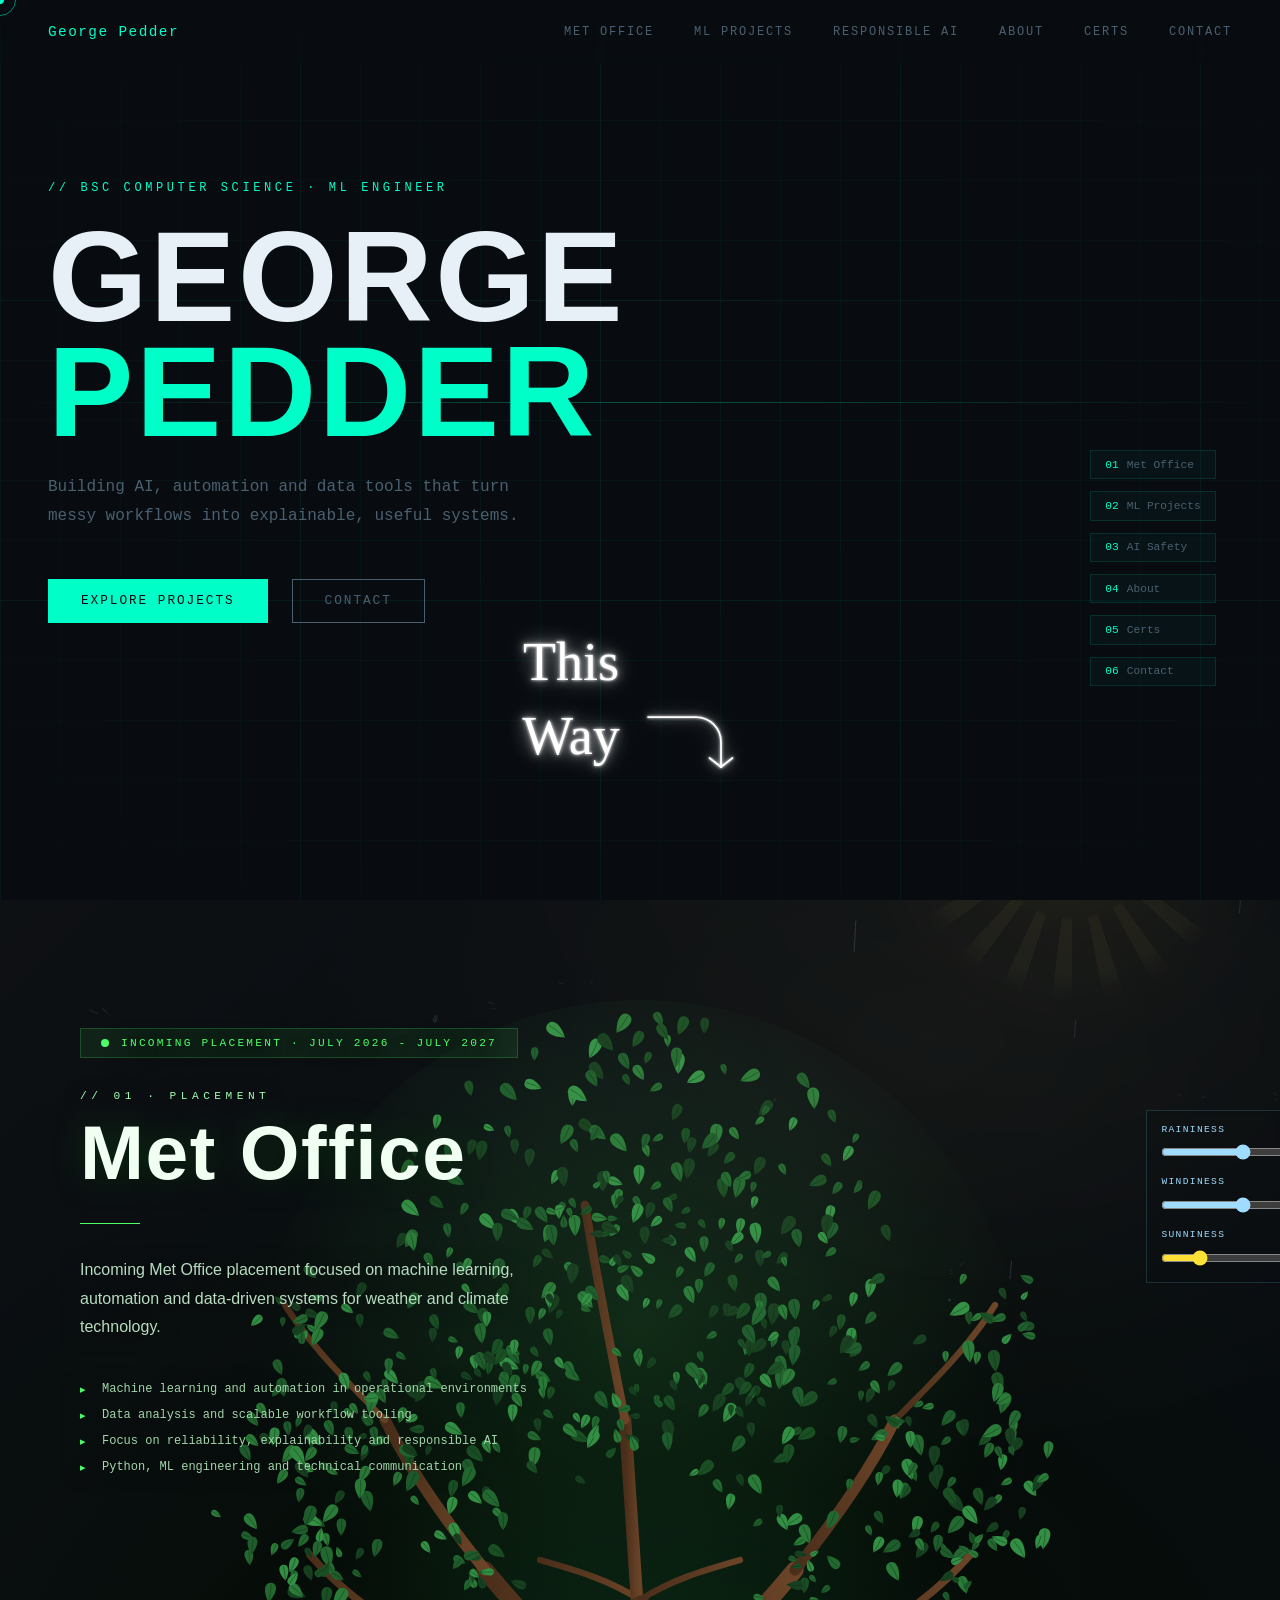
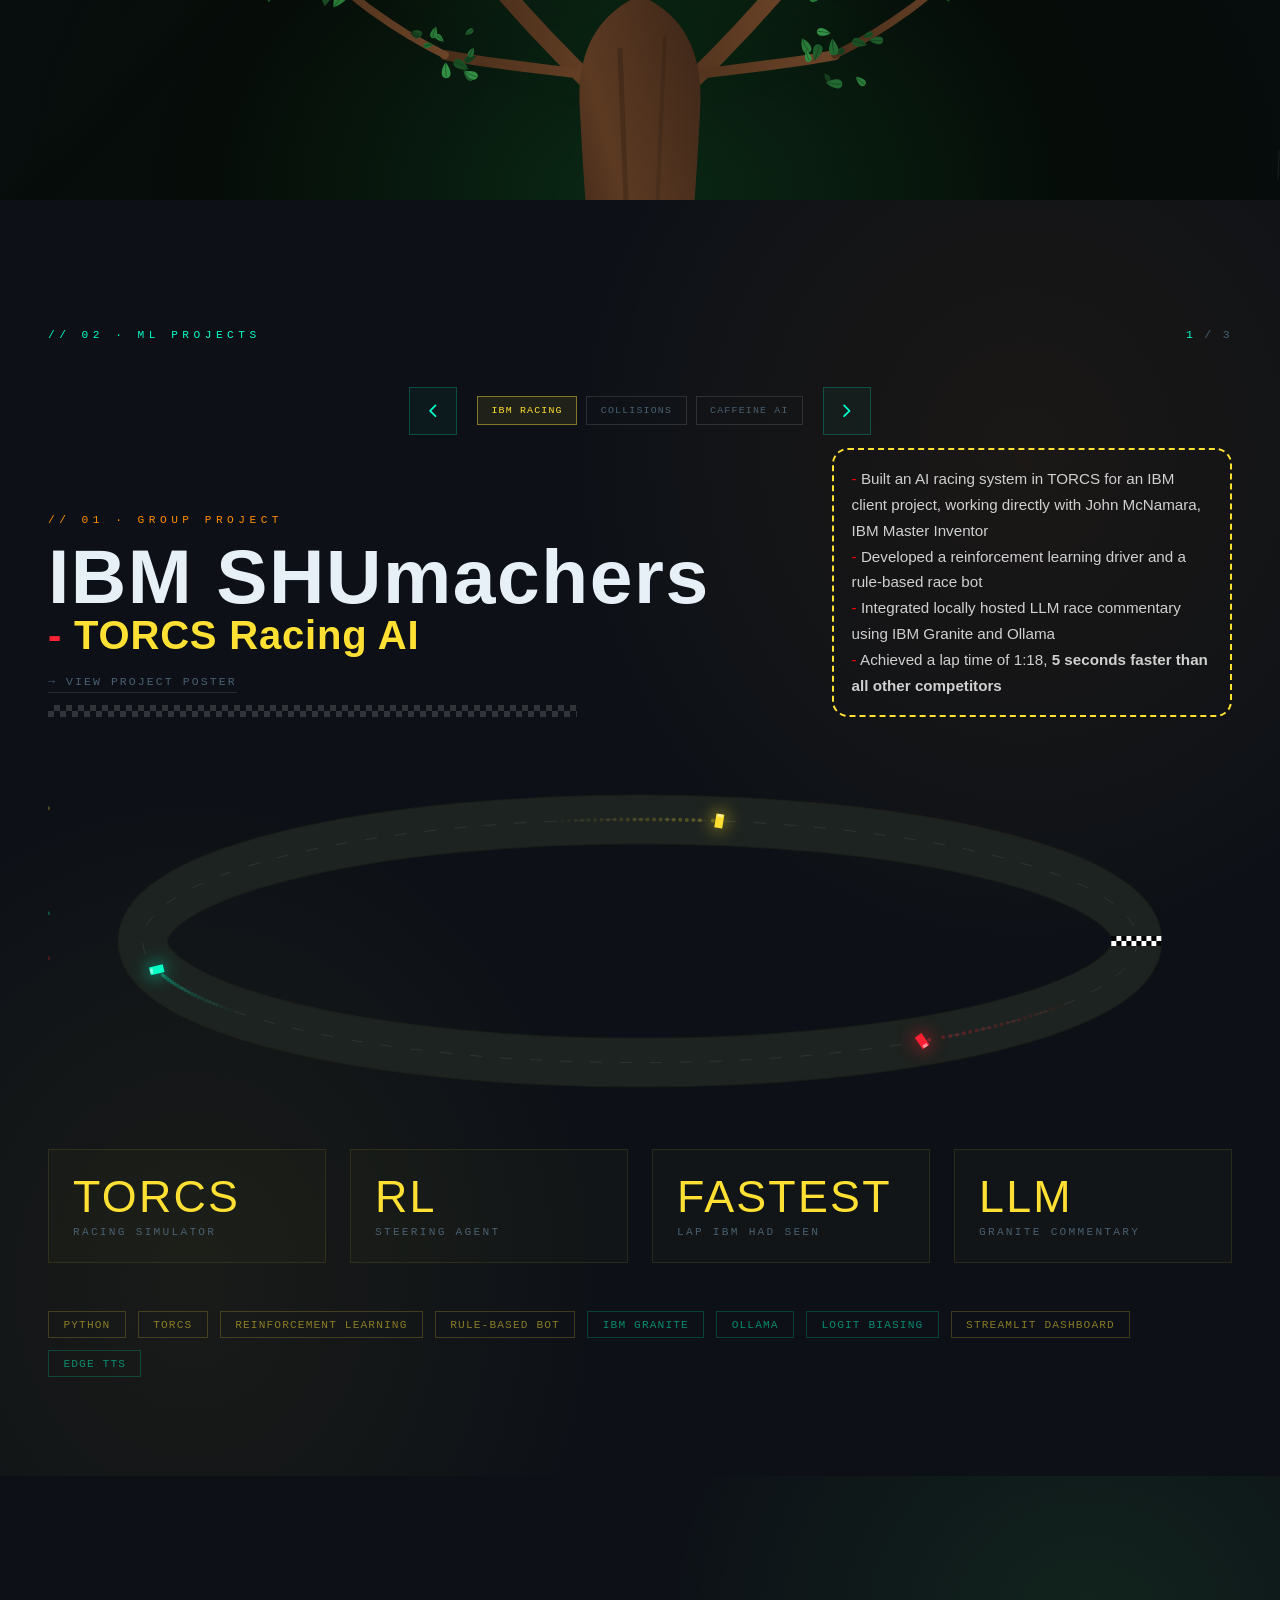
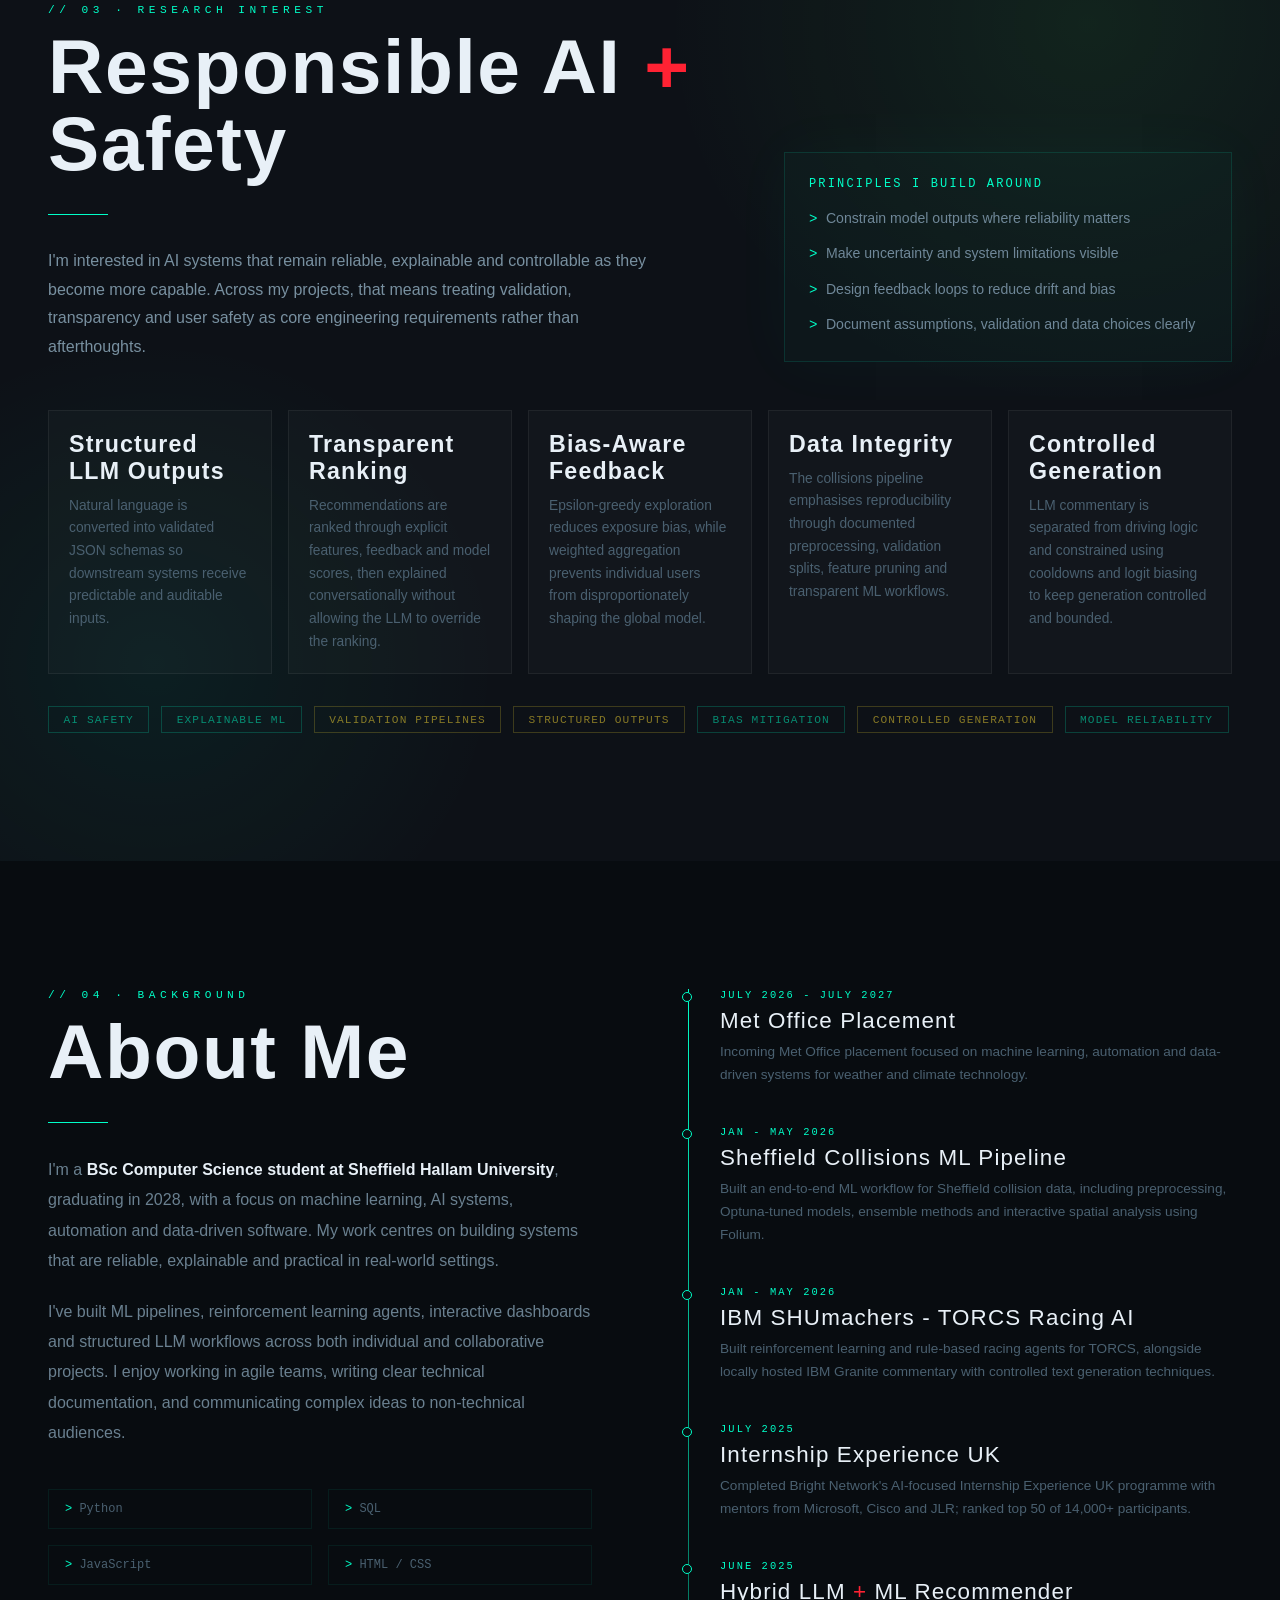
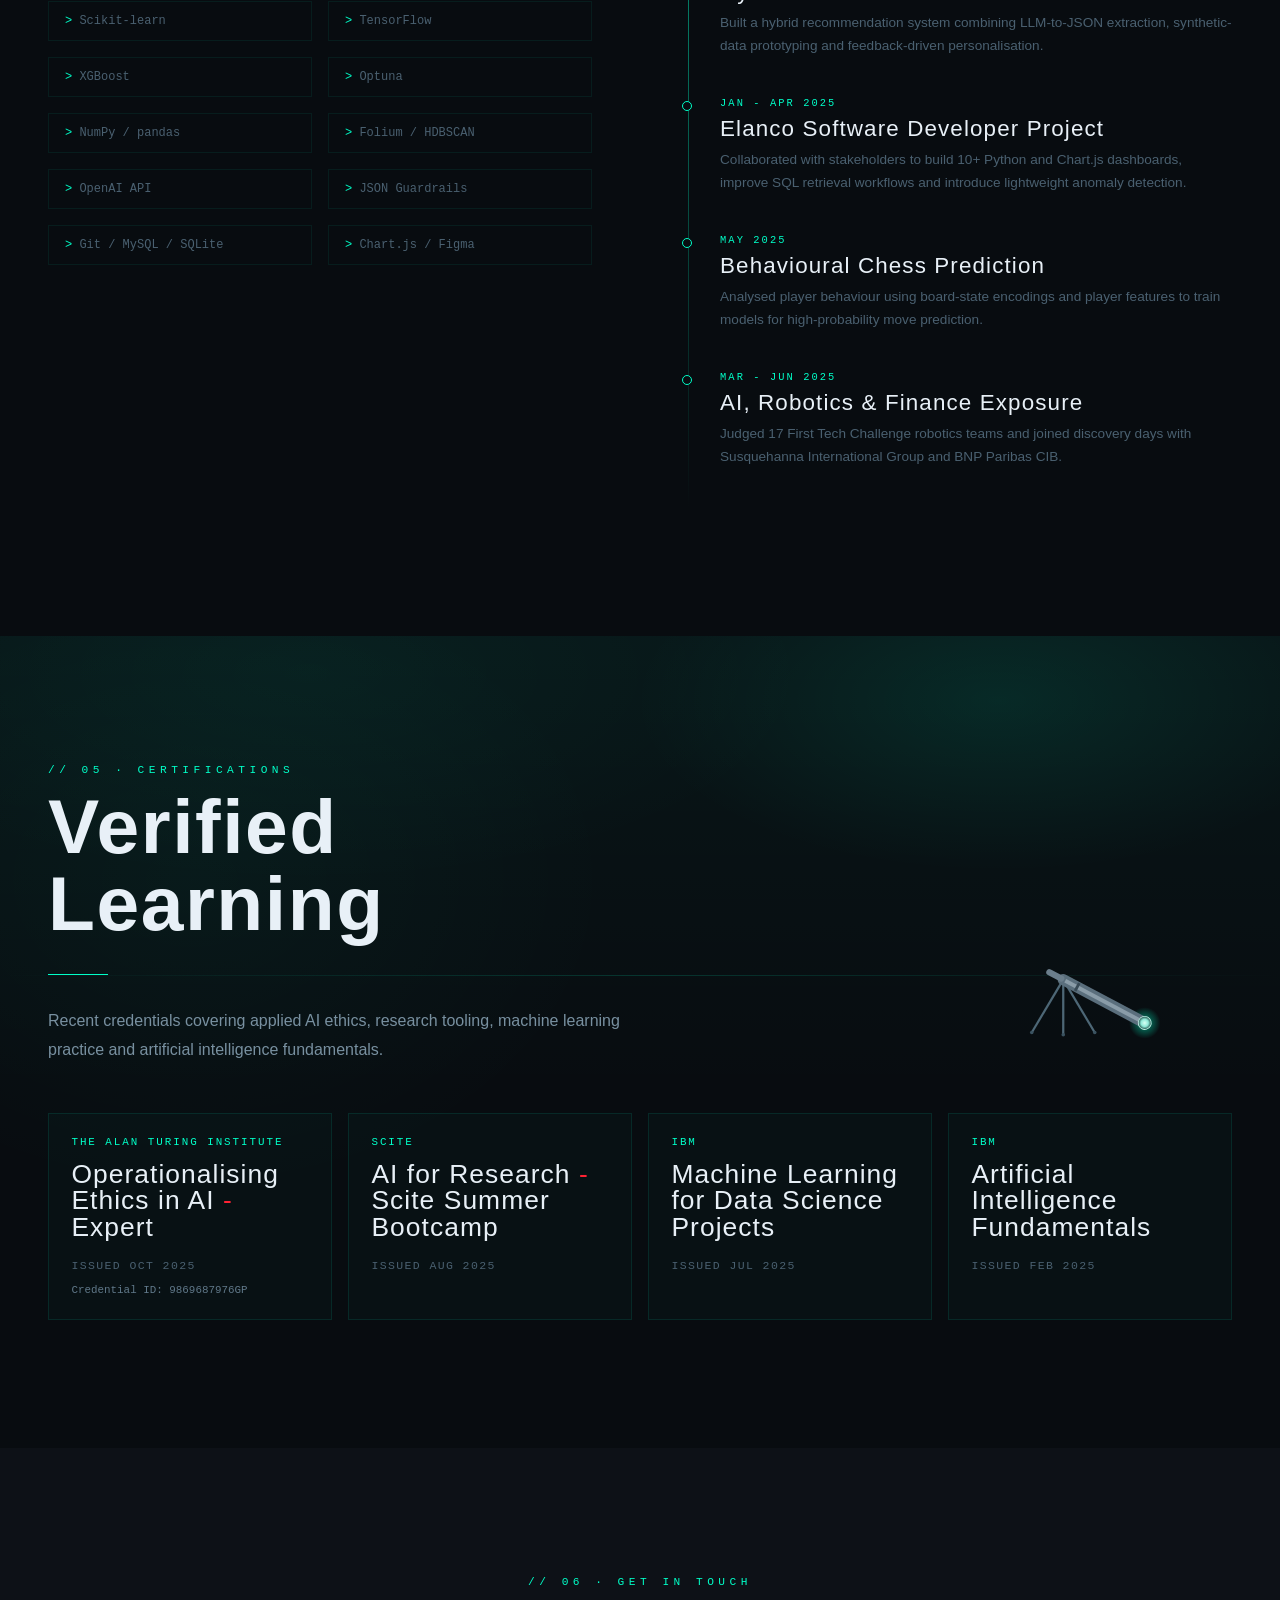
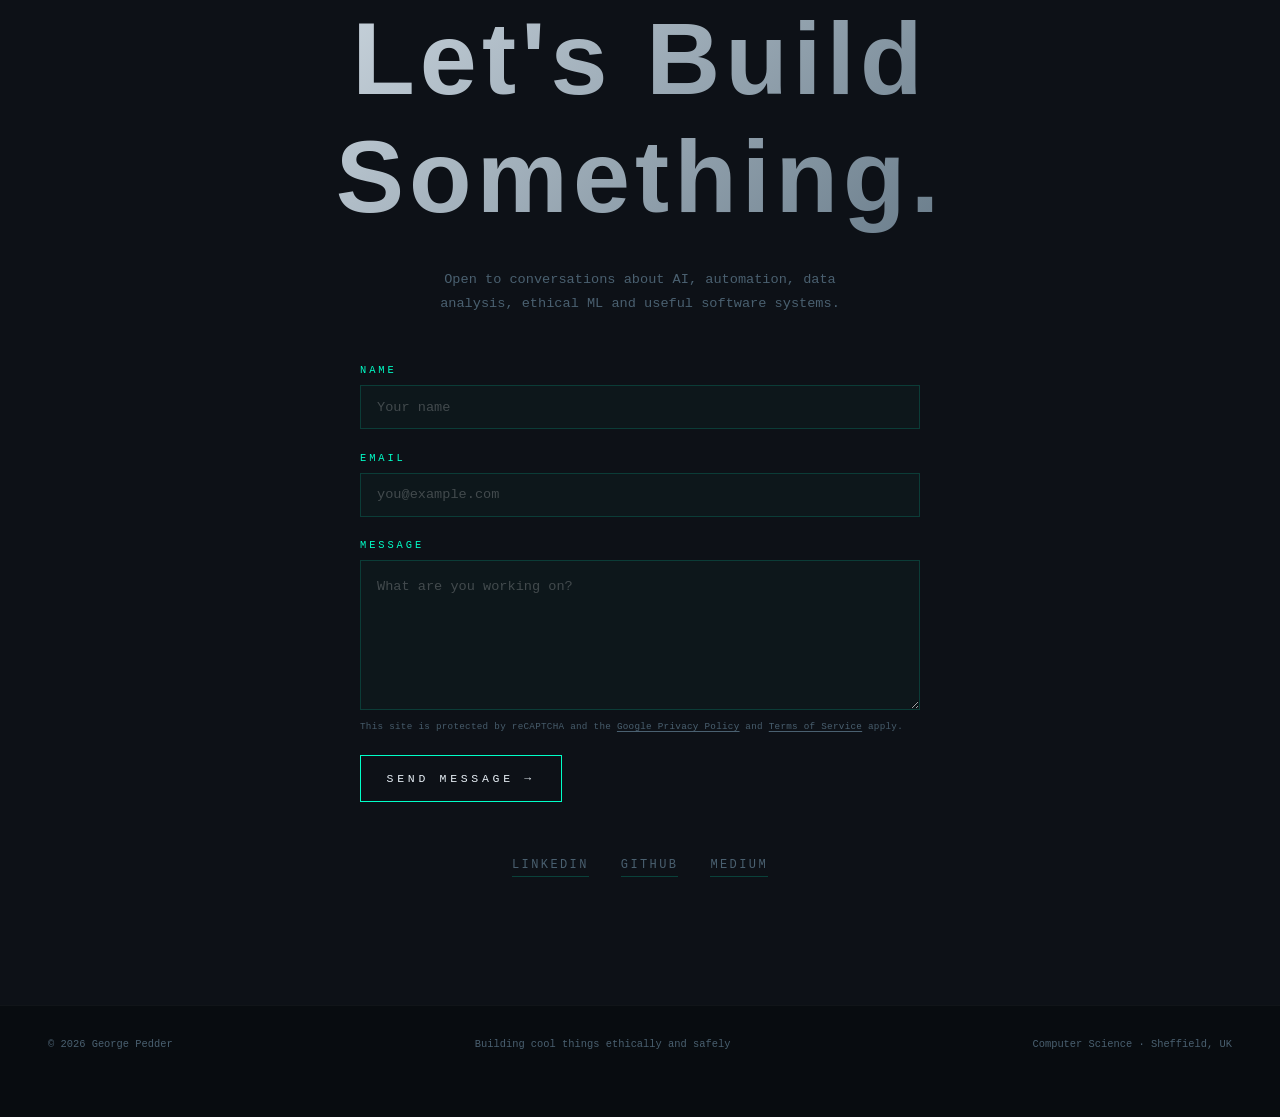
==== index.html @ 51a9c901 "Add stats to collisions section" ====
<!DOCTYPE html>
<html lang="en">
<head>
<meta charset="UTF-8">
<meta name="viewport" content="width=device-width, initial-scale=1.0">
<meta http-equiv="Content-Security-Policy" content="default-src 'self'; script-src 'self' 'unsafe-inline' https://www.google.com/recaptcha/ https://www.gstatic.com/recaptcha/; style-src 'self' 'unsafe-inline' https://fonts.googleapis.com; font-src 'self' https://fonts.gstatic.com; img-src 'self' data:; connect-src 'self' https://formspree.io https://www.google.com/recaptcha/; frame-src https://www.google.com/recaptcha/; form-action 'self' https://formspree.io; base-uri 'self'; object-src 'none'">
<title>George Pedder - ML Engineer</title>
<meta name="description" content="Portfolio of George Pedder - BSc Computer Science (Sheffield Hallam), incoming Met Office AI placement. Building AI, automation and data tools with a focus on responsible, explainable ML.">
<meta name="author" content="George Pedder">
<meta name="theme-color" content="#080c10">
<link rel="canonical" href="https://georgp23.github.io/">

<!-- Open Graph / social previews -->
<meta property="og:type" content="website">
<meta property="og:title" content="George Pedder - ML Engineer">
<meta property="og:description" content="AI, automation and data tools - Met Office placement, IBM Racing project, ML pipelines and responsible AI research.">
<meta property="og:url" content="https://georgp23.github.io/">
<meta name="twitter:card" content="summary_large_image">

<link rel="icon" href="data:image/svg+xml,%3Csvg xmlns='http://www.w3.org/2000/svg' viewBox='0 0 64 64'%3E%3Crect width='64' height='64' rx='12' fill='%23080c10'/%3E%3Crect x='5' y='5' width='54' height='54' rx='10' fill='%230d1117' stroke='%2300ffc8' stroke-width='3'/%3E%3Ctext x='32' y='34' text-anchor='middle' dominant-baseline='middle' font-family='Courier New, monospace' font-size='39' font-weight='400' letter-spacing='-5' fill='%2300ffc8'%3EGP%3C/text%3E%3C/svg%3E">
<link rel="preconnect" href="https://fonts.googleapis.com">
<link rel="preconnect" href="https://fonts.gstatic.com" crossorigin>
<link href="https://fonts.googleapis.com/css2?family=Pacifico&family=Space+Mono:ital,wght@0,400;0,700;1,400&family=Bebas+Neue&family=DM+Sans:wght@300;400;500&display=swap" rel="stylesheet">


<script src="https://www.google.com/recaptcha/api.js?render=6Lcvpu8sAAAAAGnxYjrUDtwPxqSLGoSo41uM73bs" async defer></script>
<link rel="stylesheet" href="styles.css">
</head>
<body>

<div class="cursor" id="cursor"></div>
<div class="cursor-ring" id="cursor-ring"></div>

<div class="grid-bg"></div>
<div class="grid-pulse"></div>

<!-- NAV -->
<nav>
  <div class="nav-logo">George Pedder</div>
  <button class="nav-toggle" type="button" aria-label="Toggle navigation menu" aria-expanded="false" aria-controls="primary-nav">
    <span></span><span></span><span></span>
  </button>
  <div id="primary-nav" class="nav-links">
    <a href="#met-office">Met Office</a>
    <a href="#projects">ML Projects</a>
    <a href="#responsible-ai">Responsible AI</a>
    <a href="#about">About</a>
    <a href="#certifications">Certs</a>
    <a href="#contact">Contact</a>
  </div>
</nav>

<!-- ═══ HERO ═════════════════════════════════════════════════════════════ -->
<section id="hero">
  <div class="scan-line"></div>
  <div class="hero-tag">BSc Computer Science · ML Engineer</div>
  <h1 class="hero-name">
    GEORGE<br><span>PEDDER</span>
  </h1>
  <p class="hero-sub">
    Building AI, automation and data tools that turn<br>
    messy workflows into explainable, useful systems.
  </p>
  <div class="hero-cta">
    <a href="#met-office" class="btn-primary">Explore Projects</a>
    <a href="#contact" class="btn-ghost">Contact</a>
  </div>

  <div class="float-tags">
    <a class="float-tag" href="#met-office"><span>01</span>Met Office</a>
    <a class="float-tag" href="#projects"><span>02</span>ML Projects</a>
    <a class="float-tag" href="#responsible-ai"><span>03</span>AI Safety</a>
    <a class="float-tag" href="#about"><span>04</span>About</a>
    <a class="float-tag" href="#certifications"><span>05</span>Certs</a>
    <a class="float-tag" href="#contact"><span>06</span>Contact</a>
  </div>

  <div class="this-way-wrap">
    <svg viewBox="0 0 700 548"
         xmlns="http://www.w3.org/2000/svg"
         aria-label="Neon sign reading This Way with a glowing arrow pointing up">
      <defs>
        <filter id="neon" x="-70%" y="-70%" width="240%" height="240%"
                color-interpolation-filters="sRGB">
          <feGaussianBlur in="SourceGraphic" stdDeviation="22" result="far"/>
          <feGaussianBlur in="SourceGraphic" stdDeviation="9" result="mid"/>
          <feGaussianBlur in="SourceGraphic" stdDeviation="3" result="near"/>
          <feComponentTransfer in="far" result="farA">
            <feFuncA type="linear" slope="0.32"/>
          </feComponentTransfer>
          <feComponentTransfer in="mid" result="midA">
            <feFuncA type="linear" slope="0.60"/>
          </feComponentTransfer>
          <feMerge>
            <feMergeNode in="farA"/>
            <feMergeNode in="farA"/>
            <feMergeNode in="midA"/>
            <feMergeNode in="near"/>
            <feMergeNode in="SourceGraphic"/>
          </feMerge>
        </filter>
      </defs>

      <g filter="url(#neon)">
        <text x="212" y="188"
              font-family="Pacifico, cursive"
              font-size="108"
              text-anchor="middle"
              fill="white">This</text>

        <text x="212" y="336"
              font-family="Pacifico, cursive"
              font-size="108"
              text-anchor="middle"
              fill="white">Way</text>

        <path d="M 366 262 H 462 A 50 50 0 0 1 512 312 V 362"
              fill="none"
              stroke="white"
              stroke-width="3.5"
              stroke-linecap="round"
              stroke-linejoin="round"/>

        <path d="M 512 362 L 489 344"
              fill="none"
              stroke="white"
              stroke-width="3.5"
              stroke-linecap="round"/>

        <path d="M 512 362 L 535 344"
              fill="none"
              stroke="white"
              stroke-width="3.5"
              stroke-linecap="round"/>
      </g>
    </svg>
  </div>
</section>

<!-- ═══ MET OFFICE ════════════════════════════════════════════════════════ -->
<section id="met-office">
  <div class="met-content reveal">
    <div class="met-badge">Incoming Placement · July 2026 - July 2027</div>
    <div class="section-label">// 01 · Placement</div>
    <h2 class="section-title">Met Office</h2>
    <div class="divider" style="background: var(--leaf-glow);"></div>
    <p class="met-desc">
    Incoming Met Office placement focused on machine learning, automation and data-driven systems for weather and climate technology.</p>
    <div class="met-details">
      <div class="met-detail">Machine learning and automation in operational environments</div>
      <div class="met-detail">Data analysis and scalable workflow tooling</div>
      <div class="met-detail">Focus on reliability, explainability and responsible AI</div>
      <div class="met-detail">Python, ML engineering and technical communication</div>
    </div>
  </div>

  <div class="tree-container">
    <div class="tree-sun-wash"></div>
    <div class="tree-sun" aria-hidden="true"></div>
    <div class="ground-glow"></div>
    <canvas id="tree-rain-canvas"></canvas>
    <div class="rain-controls" aria-label="Rain animation controls">
      <div class="weather-control-row">
        <label class="rain-control-label" for="raininess">
          Raininess
          <output id="raininess-value" for="raininess">60%</output>
        </label>
        <input class="rain-slider" id="raininess" type="range" min="0" max="100" step="5" value="60">
      </div>
      <div class="weather-control-row">
        <label class="rain-control-label" for="windiness">
          Windiness
          <output id="windiness-value" for="windiness">60%</output>
        </label>
        <input class="wind-slider" id="windiness" type="range" min="0" max="100" step="5" value="60">
      </div>
      <div class="weather-control-row">
        <label class="rain-control-label" for="sunniness">
          Sunniness
          <output id="sunniness-value" for="sunniness">0%</output>
        </label>
        <input class="sun-slider" id="sunniness" type="range" min="0" max="100" step="5" value="0">
      </div>
    </div>
    <svg id="tree-svg" viewBox="0 0 500 600" xmlns="http://www.w3.org/2000/svg">
      <defs>
        <linearGradient id="trunkGrad" x1="0%" y1="100%" x2="100%" y2="0%">
          <stop offset="0%" stop-color="#2a1810"/>
          <stop offset="45%" stop-color="#5c3a22"/>
          <stop offset="100%" stop-color="#3d2618"/>
        </linearGradient>
        <linearGradient id="branchGrad" x1="0%" y1="50%" x2="100%" y2="50%">
          <stop offset="0%" stop-color="#4a2e1a"/>
          <stop offset="100%" stop-color="#6b4428"/>
        </linearGradient>
        <radialGradient id="canopyGlow" cx="50%" cy="40%" r="50%">
          <stop offset="0%" stop-color="rgba(74,255,106,0.12)"/>
          <stop offset="100%" stop-color="rgba(74,255,106,0)"/>
        </radialGradient>
      </defs>

      <ellipse class="tree-canopy-glow" cx="250" cy="320" rx="155" ry="160" fill="url(#canopyGlow)"></ellipse>
      <g id="tree-branches" stroke="url(#branchGrad)">
        <g class="tree-wind-group tree-wind-left" data-wind-side="left">
          <path class="tree-branch" d="M246 448 C228 432 208 412 188 388" stroke-width="7"/>
          <path class="tree-branch" d="M188 388 C172 368 158 348 148 328" stroke-width="4.5"/>
          <path class="tree-branch" d="M244 432 C218 428 192 426 172 422" stroke-width="4"/>
          <path class="tree-branch" d="M172 422 C152 412 132 398 118 382" stroke-width="3"/>
          <path class="tree-branch" d="M250 400 C238 392 224 388 210 384" stroke-width="2.5"/>
          <path class="tree-branch" d="M148 328 C132 312 118 298 108 282" stroke-width="2.5"/>
        </g>
        <g class="tree-wind-group tree-wind-center" data-wind-side="center">
          <path class="tree-branch" d="M250 418 C248 388 246 358 244 328" stroke-width="5"/>
          <path class="tree-branch" d="M244 328 C238 298 232 268 228 242" stroke-width="3.5"/>
        </g>
        <g class="tree-wind-group tree-wind-right" data-wind-side="right">
          <path class="tree-branch" d="M254 448 C272 432 292 412 312 388" stroke-width="7"/>
          <path class="tree-branch" d="M312 388 C328 368 342 348 352 328" stroke-width="4.5"/>
          <path class="tree-branch" d="M256 432 C282 428 308 426 328 422" stroke-width="4"/>
          <path class="tree-branch" d="M328 422 C348 412 368 398 382 382" stroke-width="3"/>
          <path class="tree-branch" d="M250 400 C262 392 276 388 290 384" stroke-width="2.5"/>
          <path class="tree-branch" d="M352 328 C368 312 382 298 392 282" stroke-width="2.5"/>
        </g>
      </g>

      <!-- Trunk & roots -->
      <g id="tree-wood" class="tree-wind-group tree-wind-trunk" data-wind-side="trunk">
        <path d="M238 575 C232 530 228 485 226 445 C224 418 235 405 250 398 C265 405 276 418 274 445 C272 485 268 530 262 575 Z" fill="url(#trunkGrad)"/>
        <path class="tree-bark-line" d="M248 572 C246 510 244 460 242 420" stroke-width="2"/>
        <path class="tree-bark-line" d="M254 568 C256 500 258 455 260 415" stroke-width="1.5" opacity="0.7"/>
        <path d="M236 573 C215 580 188 576 168 568" stroke="#2a1810" stroke-width="5" fill="none" stroke-linecap="round"/>
        <path d="M264 573 C285 580 312 576 332 568" stroke="#2a1810" stroke-width="5" fill="none" stroke-linecap="round"/>
        <path d="M248 576 C246 586 242 592 236 596" stroke="#2a1810" stroke-width="3" fill="none" stroke-linecap="round"/>
      </g>

      <g id="leaves-layer"></g>
    </svg>
  </div>
</section>

<!-- ═══ ML PROJECTS CAROUSEL ═════════════════════════════════════════════ -->
<section id="projects" data-active-theme="racing">
  <div class="carousel-header reveal">
    <div class="carousel-controls-top">
      <div class="section-label">// 02 · ML Projects</div>
      <p class="carousel-status" aria-live="polite">
        <span class="carousel-status-current">1</span> / <span class="carousel-status-total">3</span>
      </p>
    </div>
  </div>
  <div class="carousel-nav" aria-label="Project carousel navigation">
    <button type="button" class="carousel-arrow carousel-prev" aria-label="Previous project">
      <svg viewBox="0 0 24 24" aria-hidden="true"><path d="M15 6l-6 6 6 6" fill="none" stroke="currentColor" stroke-width="2" stroke-linecap="round" stroke-linejoin="round"/></svg>
    </button>
    <div class="carousel-dots" role="tablist" aria-label="Choose project">
      <button type="button" class="carousel-dot is-active" role="tab" aria-selected="true" aria-controls="racing" data-slide="0">IBM Racing</button>
      <button type="button" class="carousel-dot" role="tab" aria-selected="false" aria-controls="collisions" data-slide="1">Collisions</button>
      <button type="button" class="carousel-dot" role="tab" aria-selected="false" aria-controls="caffeine" data-slide="2">Caffeine AI</button>
    </div>
    <button type="button" class="carousel-arrow carousel-next" aria-label="Next project">
      <svg viewBox="0 0 24 24" aria-hidden="true"><path d="M9 6l6 6-6 6" fill="none" stroke="currentColor" stroke-width="2" stroke-linecap="round" stroke-linejoin="round"/></svg>
    </button>
  </div>

  <div class="carousel-shell">
    <div class="carousel-viewport" id="project-carousel-viewport">
      <div class="carousel-track" id="project-carousel-track">

        <article class="carousel-slide carousel-slide--racing" id="racing" data-theme="racing" aria-hidden="false">
          <div class="speed-lines" id="speedLines"></div>

  <div class="racing-header reveal">
    <div class="racing-title-wrap">
      <div class="section-label">// 01 · Group Project</div>
      <h2 class="section-title">IBM SHUmachers</h2>
      <h4 class="section-title racing-subtitle">- TORCS Racing AI</h4>
     <div class="project-meta-links">
        <a class="project-meta-link" href="https://www.linkedin.com/posts/george-p-28a83b1a5_artificialintelligence-machinelearning-softwareengineering-share-7459568022010339328-P5xs" target="_blank" rel="noopener noreferrer">→ View Project Poster</a>
      </div>
      <div class="checkered"></div>
    </div>

    <div class="racing-desc">
    <ul>
      <li>Built an AI racing system in TORCS for an IBM client project, working directly with John McNamara, IBM Master Inventor</li>
      <li>Developed a reinforcement learning driver and a rule-based race bot</li>
      <li>Integrated locally hosted LLM race commentary using IBM Granite and Ollama</li>
      <li>Achieved a lap time of 1:18, <strong>5 seconds faster than all other competitors</strong></li>
    </ul>
  </div>
  </div>

  <div class="track-wrap reveal">
    <canvas id="track-canvas"></canvas>
  </div>

  <div class="racing-stats reveal">
    <div class="stat-card">
      <div class="stat-num">TORCS</div>
      <div class="stat-label">Racing Simulator</div>
    </div>
    <div class="stat-card">
      <div class="stat-num">RL</div>
      <div class="stat-label">Steering Agent</div>
    </div>
    <div class="stat-card">
      <div class="stat-num">FASTEST</div>
      <div class="stat-label">Lap IBM Had Seen</div>
    </div>
    <div class="stat-card">
      <div class="stat-num">LLM</div>
      <div class="stat-label">Granite Commentary</div>
    </div>
  </div>

  <div class="tech-tags reveal">
    <span class="tech-tag tech-tag-yellow">Python</span>
    <span class="tech-tag tech-tag-yellow">TORCS</span>
    <span class="tech-tag tech-tag-yellow">Reinforcement Learning</span>
    <span class="tech-tag tech-tag-yellow">Rule-Based Bot</span>
    <span class="tech-tag tech-tag-cyan">IBM Granite</span>
    <span class="tech-tag tech-tag-cyan">Ollama</span>
    <span class="tech-tag tech-tag-cyan">Logit Biasing</span>
    <span class="tech-tag tech-tag-yellow">Streamlit Dashboard</span>
    <span class="tech-tag tech-tag-cyan">Edge TTS</span>
  </div>
        </article>

        <article class="carousel-slide carousel-slide--collisions" id="collisions" data-theme="collisions" aria-hidden="true">
  <div class="project-header reveal">
    <div>
      <div class="section-label">// 02 · Latest ML Project</div>
      <h2 class="section-title">Sheffield Collisions ML Pipeline</h2>
      <div class="divider"></div>
      <p class="project-desc">
      Built an end-to-end machine learning pipeline for Sheffield road collision data, covering preprocessing, Optuna-tuned classification models, clustering analysis, ensemble methods and interactive spatial visualisation. The project also included terminal-based tooling for validating pre-trained models on held-out datasets.    
</p>
      <div class="project-meta-links">
        <a class="project-meta-link" href="maps/sheffield-collisions-map.html" target="_blank" rel="noopener noreferrer">→ Explore Folium Map</a>
      </div>
    </div>
    <div class="project-card">
      <div class="project-card-title">Project Shape</div>
      <div class="project-list">
        <div>Trained and managed <strong>over 200</strong> machine learning models across <strong>24</strong> supervised prediction targets and clustering experiments</div>
        <div>Structured large ML codebase with dedicated navigation/documentation</div>
        <div>Terminal interface for evaluating pre-trained models</div>
        <div>Interactive Folium visualisations for collision clustering analysis</div>
      </div>
    </div>
  </div>

  <div class="collision-wrap reveal">
    <div class="collision-caption">// Impact Simulation · Top-Down View</div>
    <button type="button" class="collision-reset" id="collision-reset" aria-label="Reset collision simulation">
      <svg class="collision-reset-icon" viewBox="0 0 32 32" aria-hidden="true">
        <circle cx="16" cy="16" r="14" fill="none" stroke="currentColor" stroke-width="2" stroke-linecap="round"/>
        <path d="M 10.36 13.95 A 6 6 0 1 0 16.52 10.02" fill="none" stroke="currentColor" stroke-width="2" stroke-linecap="round"/>
        <path d="M 17.79 12.74 L 16.52 10.02 L 18.98 8.30" fill="none" stroke="currentColor" stroke-width="2" stroke-linecap="round" stroke-linejoin="round"/>
      </svg>
    </button>
    <canvas id="collision-canvas"></canvas>
    <div class="collision-controls" aria-label="Collision simulation controls">
      <label class="collision-control-label" for="vehicle-a-speed">
        Vehicle A Speed
        <output id="vehicle-a-speed-value" for="vehicle-a-speed">8.5</output>
      </label>
      <input class="collision-speed" id="vehicle-a-speed" type="range" min="1.5" max="15.5" step="0.1" value="8.5">
    </div>
    <div class="collision-legend">
      <span class="lg-a">Vehicle A</span>
      <span class="lg-b">Vehicle B</span>
    </div>
  </div>

  <div class="project-grid reveal">
    <div class="feature-card">
      <h3>Optuna Tuning</h3>
      <p>Used Optuna-based Bayesian tuning to improve macro F1 across logistic regression, random forest and XGBoost classifiers.</p>
    </div>
    <div class="feature-card">
      <h3>Soft Voting Ensemble</h3>
      <p>Combining multiple model families to improve validation-set performance and prediction stability.</p>
    </div>
    <div class="feature-card">
      <h3>Spatial Mapping</h3>
      <p data-no-sign-highlight>ConvexHull + Folium to render interactive collision clusters without overwhelming the map.</p>
    </div>
    <div class="feature-card">
      <h3>Feature Engineering</h3>
      <p>Cyclical temporal features, missingness indicators, imputation workflows and VIF-based pruning for logistic regression.</p>
    </div>
    <div class="feature-card">
      <h3>Imbalanced Data</h3>
      <p>Used RandomOverSampler in workflows where class weighting was unavailable, improving training balance for neural network models.</p>
    </div>
  </div>

  <div class="tech-tags reveal">
    <span class="tech-tag tech-tag-cyan">Python</span>
    <span class="tech-tag tech-tag-cyan">scikit-learn</span>
    <span class="tech-tag tech-tag-cyan">XGBoost</span>
    <span class="tech-tag tech-tag-cyan">Optuna</span>
    <span class="tech-tag tech-tag-yellow">Folium</span>
    <span class="tech-tag tech-tag-yellow">HDBSCAN</span>
    <span class="tech-tag tech-tag-yellow">imbalanced-learn</span>
    <span class="tech-tag tech-tag-yellow">pandas / NumPy</span>
    <span class="tech-tag tech-tag-cyan">statsmodels</span>
    <span class="tech-tag tech-tag-cyan">ConvexHull</span>
  </div>
        </article>

        <article class="carousel-slide carousel-slide--caffeine" id="caffeine" data-theme="caffeine" aria-hidden="true">
  <div class="project-header reveal">
    <div>
      <div class="section-label">// 03 · Hybrid AI System</div>
      <h2 class="section-title">Hybrid LLM + ML Recommendation System</h2>
      <div class="divider" style="background: var(--racing-orange);"></div>
      <p class="project-desc">
        A hybrid recommendation system for data-scarce domains, combining LLM-based input parsing,
        synthetic-data prototyping and feedback-driven personalisation. The system starts without real
        user data, validates a global model using rule-based synthetic labels, then adapts through
        per-user feedback into personalised recommendations.
      </p>      
<div class="project-meta-links">
        <a class="project-meta-link orange" href="https://github.com/georgp23/llm-ml-caffeine-assistant" target="_blank" rel="noopener noreferrer">→ View on GitHub</a>
        <a class="project-meta-link orange" href="https://medium.com/@georgep23/from-zero-data-to-personalised-intelligence-a-hybrid-llm-and-ml-approach-3dfb80d6e9d2" target="_blank" rel="noopener noreferrer">→ Read on Medium</a>
      </div>
    </div>
    <div class="project-card">
      <div class="project-card-title">Core Idea</div>
      <div class="project-list">
      <div>LLM converts natural language into validated structured input</div>
      <div>Synthetic rule-based data validates the first global model</div>
      <div>Per-user models re-rank drinks using real feedback</div>
      <div>Aggregated feedback improves the global starting point over time</div>
      </div>
    </div>
  </div>

  <div class="caffeine-wrap reveal">
    <div class="caffeine-caption">// Personal Model · Live Feedback Re-rank</div>
    <canvas id="caffeine-canvas"></canvas>
  </div>

  <div class="project-grid reveal">
    <div class="feature-card">
    <h3>Zero-Data Start</h3>
    <p>Drink profiles and synthetic rule-based labels validate the recommendation pipeline before real user feedback exists.</p>    
</div>
    <div class="feature-card">
      <h3>LLM-to-JSON Parsing</h3>
      <p>Strict prompting, schema validation and low-temperature generation convert messy user intent into reliable structured input.</p>
    </div>
    <div class="feature-card">
      <h3>Explainable Recommendations</h3>
      <p>Ranked recommendations are passed back to the LLM for conversational explanations, without letting it override the model outputs.</p>
    </div>
    <div class="feature-card">
      <h3>Personal Feedback Loop</h3>
      <p>User ratings and epsilon-greedy exploration reduce exposure bias while training personalised ranking models over time.</p>
    </div>
    <div class="feature-card">
      <h3>Federated-Style Updates</h3>
      <p>Sample-weighted user model updates, inspired by FedAvg and FedNova, help improve the global model without relying on one user's data.</p>
    </div>
  </div>

  <div class="tech-tags reveal">
    <span class="tech-tag tech-tag-yellow">Python</span>
    <span class="tech-tag tech-tag-yellow">OpenAI API</span>
    <span class="tech-tag tech-tag-cyan">JSON Schema Guardrails</span>
    <span class="tech-tag tech-tag-cyan">Random Forest</span>
    <span class="tech-tag tech-tag-yellow">Linear Regression</span>
    <span class="tech-tag tech-tag-cyan">scikit-learn</span>
    <span class="tech-tag tech-tag-yellow">Synthetic Data</span>
    <span class="tech-tag tech-tag-cyan">Feedback Learning</span>
    <span class="tech-tag tech-tag-yellow">Federated-Style Aggregation</span>
  </div>
        </article>

      </div>
    </div>
  </div>
</section>

<!-- ═══ RESPONSIBLE AI ═══════════════════════════════════════════════════ -->
<section id="responsible-ai">
  <div class="project-header reveal">
    <div>
      <div class="section-label">// 03 · Research Interest</div>
      <h2 class="section-title">Responsible AI + Safety</h2>
      <div class="divider"></div>
      <p class="project-desc">
        I'm interested in AI systems that remain reliable, explainable and controllable as they become
        more capable. Across my projects, that means treating validation, transparency and user safety
        as core engineering requirements rather than afterthoughts.
      </p>
    </div>
    <div class="project-card">
      <div class="project-card-title">Principles I Build Around</div>
      <div class="project-list">
        <div>Constrain model outputs where reliability matters</div>
        <div>Make uncertainty and system limitations visible</div>
        <div>Design feedback loops to reduce drift and bias</div>
        <div>Document assumptions, validation and data choices clearly</div>
      </div>
    </div>
  </div>

  <div class="project-grid reveal">
    <div class="feature-card">
      <h3>Structured LLM Outputs</h3>
      <p>Natural language is converted into validated JSON schemas so downstream systems receive predictable and auditable inputs.</p>
    </div>
    <div class="feature-card">
      <h3>Transparent Ranking</h3>
      <p>Recommendations are ranked through explicit features, feedback and model scores, then explained conversationally without allowing the LLM to override the ranking.</p>
    </div>
    <div class="feature-card">
      <h3>Bias-Aware Feedback</h3>
      <p>Epsilon-greedy exploration reduces exposure bias, while weighted aggregation prevents individual users from disproportionately shaping the global model.</p>
    </div>
    <div class="feature-card">
      <h3>Data Integrity</h3>
      <p>The collisions pipeline emphasises reproducibility through documented preprocessing, validation splits, feature pruning and transparent ML workflows.</p>
    </div>
    <div class="feature-card">
      <h3>Controlled Generation</h3>
      <p>LLM commentary is separated from driving logic and constrained using cooldowns and logit biasing to keep generation controlled and bounded.</p>
    </div>
  </div>

  <div class="tech-tags reveal">
    <span class="tech-tag tech-tag-cyan">AI Safety</span>
    <span class="tech-tag tech-tag-cyan">Explainable ML</span>
    <span class="tech-tag tech-tag-yellow">Validation Pipelines</span>
    <span class="tech-tag tech-tag-yellow">Structured Outputs</span>
    <span class="tech-tag tech-tag-cyan">Bias Mitigation</span>
    <span class="tech-tag tech-tag-yellow">Controlled Generation</span>
    <span class="tech-tag tech-tag-cyan">Model Reliability</span>
  </div>
</section>

<!-- ═══ ABOUT ════════════════════════════════════════════════════════════ -->
<section id="about">
  <div>
    <div class="section-label reveal">// 04 · Background</div>
    <h2 class="section-title reveal">About Me</h2>
    <div class="divider reveal"></div>
    <div class="about-text reveal">
      <p>
        <p>
          I'm a <strong>BSc Computer Science student at Sheffield Hallam University</strong>,
          graduating in 2028, with a focus on machine learning, AI systems, automation and data-driven
          software. My work centres on building systems that are reliable, explainable and practical in
          real-world settings.
        </p>
      </p>
      <p>
        I've built ML pipelines, reinforcement learning agents, interactive dashboards and structured
        LLM workflows across both individual and collaborative projects. I enjoy working in agile teams,
        writing clear technical documentation, and communicating complex ideas to non-technical audiences.
      </p>
    </div>
    <div class="skills-grid reveal">
      <div class="skill-item">Python</div>
      <div class="skill-item">SQL</div>
      <div class="skill-item">JavaScript</div>
      <div class="skill-item">HTML / CSS</div>
      <div class="skill-item">Scikit-learn</div>
      <div class="skill-item">TensorFlow</div>
      <div class="skill-item">XGBoost</div>
      <div class="skill-item">Optuna</div>
      <div class="skill-item">NumPy / pandas</div>
      <div class="skill-item">Folium / HDBSCAN</div>
      <div class="skill-item">OpenAI API</div>
      <div class="skill-item">JSON Guardrails</div>
      <div class="skill-item">Git / MySQL / SQLite</div>
      <div class="skill-item">Chart.js / Figma</div>
    </div>
  </div>

  <div class="timeline reveal">
    <div class="t-item">
      <div class="t-dot"></div>
      <div class="t-date">July 2026 - July 2027</div>
      <div class="t-title">Met Office Placement</div>
      <div class="t-desc">Incoming Met Office placement focused on machine learning, automation and data-driven systems for weather and climate technology.</div>
    </div>
    <div class="t-item">
      <div class="t-dot"></div>
      <div class="t-date">Jan - May 2026</div>
      <div class="t-title">Sheffield Collisions ML Pipeline</div>
      <div class="t-desc">Built an end-to-end ML workflow for Sheffield collision data, including preprocessing,
Optuna-tuned models, ensemble methods and interactive spatial analysis using Folium.</div>
    </div>
    <div class="t-item">
      <div class="t-dot"></div>
      <div class="t-date">Jan - May 2026</div>
      <div class="t-title">IBM SHUmachers - TORCS Racing AI</div>
      <div class="t-desc">Built reinforcement learning and rule-based racing agents for TORCS, alongside locally hosted
IBM Granite commentary with controlled text generation techniques.</div>
    </div>
    <div class="t-item">
      <div class="t-dot"></div>
      <div class="t-date">July 2025</div>
      <div class="t-title">Internship Experience UK</div>
      <div class="t-desc">Completed Bright Network's AI-focused Internship Experience UK programme with mentors from Microsoft, Cisco and JLR; ranked top 50 of 14,000+ participants.</div>
    </div>
    <div class="t-item">
      <div class="t-dot"></div>
      <div class="t-date">June 2025</div>
      <div class="t-title">Hybrid LLM + ML Recommender</div>
      <div class="t-desc">Built a hybrid recommendation system combining LLM-to-JSON extraction, synthetic-data
prototyping and feedback-driven personalisation.</div>
    </div>
    <div class="t-item">
      <div class="t-dot"></div>
      <div class="t-date">Jan - Apr 2025</div>
      <div class="t-title">Elanco Software Developer Project</div>
      <div class="t-desc">Collaborated with stakeholders to build 10+ Python and Chart.js dashboards, improve SQL retrieval workflows and introduce lightweight anomaly detection.</div>
    </div>
    <div class="t-item">
      <div class="t-dot"></div>
      <div class="t-date">May 2025</div>
      <div class="t-title">Behavioural Chess Prediction</div>
      <div class="t-desc">Analysed player behaviour using board-state encodings and player features to train models for high-probability move prediction.</div>
    </div>
    <div class="t-item">
      <div class="t-dot"></div>
      <div class="t-date">Mar - Jun 2025</div>
      <div class="t-title">AI, Robotics & Finance Exposure</div>
      <div class="t-desc">Judged 17 First Tech Challenge robotics teams and joined discovery days with Susquehanna International Group and BNP Paribas CIB.</div>
    </div>
  </div>
</section>

<!-- ═══ CERTIFICATIONS ═══════════════════════════════════════════════════ -->
<section id="certifications">
  <div class="cert-sky-bg reveal" aria-hidden="true">
    <span class="cert-bg-star" style="--x:9%; --y:18%; --s:3px; --star-d:0.55s; --star-final:1;"></span>
    <span class="cert-bg-star" style="--x:16%; --y:9%; --s:2px; --star-d:0.70s; --star-final:0.85;"></span>
    <span class="cert-bg-star" style="--x:24%; --y:24%; --s:2.4px; --star-d:0.85s; --star-final:0.95; --star-color:#9beae0;"></span>
    <span class="cert-bg-star" style="--x:33%; --y:13%; --s:3.4px; --star-d:1.00s; --star-final:1;"></span>
    <span class="cert-bg-star" style="--x:44%; --y:22%; --s:2.4px; --star-d:1.10s; --star-final:0.9;"></span>
    <span class="cert-bg-star" style="--x:55%; --y:10%; --s:2.8px; --star-d:1.20s; --star-final:1; --star-color:#9beae0;"></span>
    <span class="cert-bg-star" style="--x:66%; --y:19%; --s:2.2px; --star-d:1.30s; --star-final:0.85;"></span>
    <span class="cert-bg-star" style="--x:78%; --y:29%; --s:2.6px; --star-d:1.45s; --star-final:0.95;"></span>
    <span class="cert-bg-star" style="--x:88%; --y:14%; --s:2px; --star-d:0.65s; --star-final:0.7; --star-color:#9beae0;"></span>
    <span class="cert-bg-star" style="--x:12%; --y:45%; --s:1.8px; --star-d:0.80s; --star-final:0.85;"></span>
    <span class="cert-bg-star" style="--x:36%; --y:50%; --s:2px; --star-d:0.95s; --star-final:0.8;"></span>
    <span class="cert-bg-star" style="--x:61%; --y:55%; --s:2.2px; --star-d:1.05s; --star-final:0.9; --star-color:#9beae0;"></span>
    <span class="cert-bg-star" style="--x:82%; --y:48%; --s:1.8px; --star-d:1.25s; --star-final:0.75;"></span>
    <span class="cert-bg-star" style="--x:5%; --y:32%; --s:1.6px; --star-d:0.58s; --star-final:0.72;"></span>
    <span class="cert-bg-star" style="--x:21%; --y:38%; --s:2.1px; --star-d:0.74s; --star-final:0.82; --star-color:#9beae0;"></span>
    <span class="cert-bg-star" style="--x:29%; --y:7%; --s:1.7px; --star-d:0.90s; --star-final:0.78;"></span>
    <span class="cert-bg-star" style="--x:41%; --y:34%; --s:1.9px; --star-d:1.02s; --star-final:0.86;"></span>
    <span class="cert-bg-star" style="--x:48%; --y:6%; --s:1.5px; --star-d:1.13s; --star-final:0.7; --star-color:#9beae0;"></span>
    <span class="cert-bg-star" style="--x:52%; --y:43%; --s:2px; --star-d:1.18s; --star-final:0.82;"></span>
    <span class="cert-bg-star" style="--x:69%; --y:7%; --s:1.8px; --star-d:1.28s; --star-final:0.76;"></span>
    <span class="cert-bg-star" style="--x:73%; --y:39%; --s:2.1px; --star-d:1.34s; --star-final:0.88; --star-color:#9beae0;"></span>
    <span class="cert-bg-star" style="--x:91%; --y:31%; --s:1.7px; --star-d:1.42s; --star-final:0.74;"></span>
    <span class="cert-bg-star" style="--x:18%; --y:60%; --s:1.5px; --star-d:0.88s; --star-final:0.68;"></span>
    <span class="cert-bg-star" style="--x:46%; --y:63%; --s:1.8px; --star-d:1.08s; --star-final:0.76; --star-color:#9beae0;"></span>
    <span class="cert-bg-star" style="--x:70%; --y:64%; --s:1.6px; --star-d:1.22s; --star-final:0.72;"></span>
    <span class="cert-bg-star" style="--x:93%; --y:57%; --s:2px; --star-d:1.48s; --star-final:0.82;"></span>
    <span class="cert-sky-line"></span>
  </div>
  <div class="cert-header">
    <div class="cert-header-text">
      <div class="section-label reveal">// 05 · Certifications</div>
      <h2 class="section-title reveal">Verified Learning</h2>
      <div class="divider reveal"></div>
      <p class="project-desc reveal" style="margin-bottom:0;">
        Recent credentials covering applied AI ethics, research tooling, machine learning practice and
        artificial intelligence fundamentals.
      </p>
    </div>

    <div class="cert-telescope reveal" aria-hidden="true">
      <svg viewBox="0 0 320 220" xmlns="http://www.w3.org/2000/svg">
        <defs>
          <radialGradient id="cert-lens" cx="50%" cy="50%" r="50%">
            <stop offset="0%"   stop-color="#d8fff4"/>
            <stop offset="55%"  stop-color="#8fe9d8"/>
            <stop offset="100%" stop-color="#1d4a44"/>
          </radialGradient>
          <radialGradient id="cert-lens-halo" cx="50%" cy="50%" r="50%">
            <stop offset="0%"   stop-color="rgba(0,255,200,0.55)"/>
            <stop offset="100%" stop-color="rgba(0,255,200,0)"/>
          </radialGradient>
        </defs>

        <g stroke="#4d6776" stroke-width="2" stroke-linecap="round">
          <line x1="170" y1="165" x2="142" y2="212"/>
          <line x1="170" y1="165" x2="170" y2="214"/>
          <line x1="170" y1="165" x2="198" y2="212"/>
        </g>
        <g fill="#3a5260">
          <circle cx="142" cy="212" r="1.6"/>
          <circle cx="170" cy="214" r="1.6"/>
          <circle cx="198" cy="212" r="1.6"/>
        </g>

        <circle cx="170" cy="165" r="4" fill="#7a8c98"/>
        <circle cx="170" cy="165" r="1.8" fill="#cfd9df"/>

        <g class="cert-barrel-spin">
          <circle class="cert-lens-glow" cx="252" cy="165" r="14" fill="url(#cert-lens-halo)"/>
          <line x1="170" y1="165" x2="248" y2="165" stroke="#5a6e7c" stroke-width="10" stroke-linecap="round"/>
          <line x1="172" y1="165" x2="246" y2="165" stroke="#8a9ca8" stroke-width="3.5"/>
          <line x1="184" y1="161" x2="184" y2="169" stroke="#384a56" stroke-width="2.5"/>
          <line x1="168" y1="165" x2="156" y2="165" stroke="#6b7e8c" stroke-width="5.5" stroke-linecap="round"/>
          <circle cx="252" cy="165" r="5.8" fill="url(#cert-lens)" stroke="#bdf0e4" stroke-width="0.8"/>
        </g>
      </svg>
    </div>
  </div>

  <div class="cert-grid reveal">
    <a class="cert-card" href="https://learn.turing.ac.uk/admin/tool/certificate/view.php?code=9869687976GP" target="_blank" rel="noopener noreferrer">
      <div class="cert-issuer">The Alan Turing Institute</div>
      <div class="cert-title">Operationalising Ethics in AI - Expert</div>
      <div class="cert-date">Issued Oct 2025</div>
      <div class="cert-id">Credential ID: 9869687976GP</div>
    </a>
    <a class="cert-card" href="https://issuer.gutenbergcerts.com/verify.html?url=https://issuer.gutenbergcerts.com/cert_issuer/api/v1.0/certificate/20250529-RESE-31ep_b5abe7dd-7c09-4481-9f0b-14f7a2b0dcc0.pdf" target="_blank" rel="noopener noreferrer">
      <div class="cert-issuer">Scite</div>
      <div class="cert-title">AI for Research - Scite Summer Bootcamp</div>
      <div class="cert-date">Issued Aug 2025</div>
    </a>
    <a class="cert-card" href="https://www.credly.com/badges/fd68d97a-2ea1-4af7-8b72-682fae6eb0db/public_url" target="_blank" rel="noopener noreferrer">
      <div class="cert-issuer">IBM</div>
      <div class="cert-title">Machine Learning for Data Science Projects</div>
      <div class="cert-date">Issued Jul 2025</div>
    </a>
    <a class="cert-card" href="https://www.credly.com/badges/1fa4505e-e138-4618-8526-e9ee8eb518ba/linked_in_profile" target="_blank" rel="noopener noreferrer">
      <div class="cert-issuer">IBM</div>
      <div class="cert-title">Artificial Intelligence Fundamentals</div>
      <div class="cert-date">Issued Feb 2025</div>
    </a>
  </div>
</section>

<!-- ═══ CONTACT ═══════════════════════════════════════════════════════════ -->
<section id="contact">
  <div class="section-label reveal" style="text-align:center; letter-spacing:0.4em;">// 06 · Get In Touch</div>
  <h2 class="contact-big reveal">Let's Build<br>Something.</h2>
  <p class="contact-sub reveal">
    Open to conversations about AI, automation, data analysis, ethical ML and useful software systems.
  </p>

  <form id="contact-form" class="contact-form reveal" action="https://formspree.io/f/mlgvenje" method="POST" novalidate data-recaptcha-key="6Lcvpu8sAAAAAGnxYjrUDtwPxqSLGoSo41uM73bs">
    <div class="cf-row">
      <label for="cf-name">Name</label>
      <input id="cf-name" type="text" name="name" required autocomplete="name" placeholder="Your name">
    </div>
    <div class="cf-row">
      <label for="cf-email">Email</label>
      <input id="cf-email" type="email" name="email" required autocomplete="email" placeholder="you@example.com">
    </div>
    <div class="cf-row">
      <label for="cf-message">Message</label>
      <textarea id="cf-message" name="message" required placeholder="What are you working on?"></textarea>
    </div>
    <p class="cf-recaptcha-note">
      This site is protected by reCAPTCHA and the
      <a href="https://policies.google.com/privacy" target="_blank" rel="noopener noreferrer">Google Privacy Policy</a>
      and
      <a href="https://policies.google.com/terms" target="_blank" rel="noopener noreferrer">Terms of Service</a>
      apply.
    </p>
    <input type="text" name="_gotcha" class="cf-hp" tabindex="-1" autocomplete="off" aria-hidden="true">
    <input type="hidden" name="_subject" value="New portfolio message · georgp23.github.io">
    <div class="cf-actions">
      <button type="submit" class="cf-submit">Send Message →</button>
      <div class="cf-status" id="cf-status" role="status" aria-live="polite"></div>
    </div>
  </form>

  <div class="contact-links reveal">
    <a href="https://www.linkedin.com/in/george-p-28a83b1a5" target="_blank" rel="noopener noreferrer" class="contact-link">LinkedIn</a>
    <a href="https://github.com/georgp23" target="_blank" rel="noopener noreferrer" class="contact-link">GitHub</a>
    <a href="https://medium.com/@georgep23" target="_blank" rel="noopener noreferrer" class="contact-link">Medium</a>
  </div>
</section>

<footer>
  <span>© 2026 George Pedder</span>
  <span>Building cool things ethically and safely</span>
  <span>Computer Science · Sheffield, UK</span>
</footer>

<script src="main.js"></script>
</body>
</html>
---- styles.css ----
*, *::before, *::after { box-sizing: border-box; margin: 0; padding: 0; }

  :root {
    --bg: #080c10;
    --bg2: #0d1117;
    --grid: rgba(0,255,200,0.04);
    --grid-bright: rgba(0,255,200,0.10);
    --cyan: #00ffc8;
    --cyan-dim: rgba(0,255,200,0.15);
    --white: #e8f0f7;
    --muted: #4a6070;
    --forest: #0a1f0d;
    --leaf1: #1a4a20;
    --leaf2: #2d7a35;
    --leaf-glow: #4eff6a;
    --racing-red: #ff2233;
    --racing-orange: #ff8c00;
    --racing-yellow: #ffe033;
    --nav-height: 4.25rem;
  }

  html { scroll-behavior: smooth; }

  .sign-char {
    color: var(--racing-red);
  }

  body {
    background: var(--bg);
    color: var(--white);
    font-family: 'DM Sans', sans-serif;
    overflow-x: hidden;
  }

  /* CUSTOM CURSOR - only on devices with a precise pointer (mouse / trackpad) */
  @media (pointer: fine) {
    body { cursor: none; }
  }
  @media (pointer: coarse), (hover: none) {
    .cursor, .cursor-ring { display: none; }
  }
  .cursor {
    position: fixed; width: 8px; height: 8px;
    background: var(--cyan); border-radius: 50%;
    pointer-events: none; z-index: 9999;
    transform: translate(-50%, -50%);
    transition: transform 0.1s;
    mix-blend-mode: screen;
  }
  .cursor-ring {
    position: fixed; width: 32px; height: 32px;
    border: 1px solid var(--cyan); border-radius: 50%;
    pointer-events: none; z-index: 9998;
    transform: translate(-50%, -50%);
    transition: transform 0.15s, width 0.3s, height 0.3s, opacity 0.3s;
    opacity: 0.5;
  }

  /* NAV */
  nav {
    position: fixed; top: 0; left: 0; right: 0; z-index: 100;
    display: flex; justify-content: space-between; align-items: center;
    padding: 1.5rem 3rem;
    background: linear-gradient(to bottom, rgba(8,12,16,0.95), transparent);
    backdrop-filter: blur(2px);
  }
  .nav-logo {
    font-family: 'Space Mono', monospace;
    font-size: 0.9rem; color: var(--cyan);
    letter-spacing: 0.1em;
  }
  .nav-links { display: flex; gap: 2.5rem; }
  .nav-links a {
    font-family: 'Space Mono', monospace;
    font-size: 0.75rem; color: var(--muted);
    text-decoration: none; letter-spacing: 0.15em;
    text-transform: uppercase;
    transition: color 0.3s;
  }
  .nav-links a:hover { color: var(--cyan); }

  /* Hamburger toggle (visible only ≤900px) */
  .nav-toggle {
    display: none;
    position: relative;
    width: 42px; height: 36px;
    background: transparent;
    border: 1px solid rgba(0,255,200,0.25);
    padding: 0;
    cursor: pointer;
    transition: border-color 0.3s, background 0.3s;
  }
  .nav-toggle:hover { border-color: var(--cyan); background: rgba(0,255,200,0.05); }
  .nav-toggle span {
    position: absolute; left: 9px; right: 9px;
    height: 1px;
    background: var(--cyan);
    transition: transform 0.3s ease, opacity 0.2s ease, top 0.3s ease;
  }
  .nav-toggle span:nth-child(1) { top: 11px; }
  .nav-toggle span:nth-child(2) { top: 17px; }
  .nav-toggle span:nth-child(3) { top: 23px; }
  nav.open .nav-toggle span:nth-child(1) { top: 17px; transform: rotate(45deg); }
  nav.open .nav-toggle span:nth-child(2) { opacity: 0; }
  nav.open .nav-toggle span:nth-child(3) { top: 17px; transform: rotate(-45deg); }

  @media (max-width: 900px) {
    :root { --nav-height: 3.5rem; }
    nav { padding: 1rem 1.5rem; }
    .nav-toggle { display: block; }
    .nav-links {
      position: absolute;
      top: 100%; left: 0; right: 0;
      flex-direction: column;
      align-items: stretch;
      gap: 0;
      padding: 0.5rem 1.5rem 1.25rem;
      background: rgba(8,12,16,0.96);
      backdrop-filter: blur(10px);
      border-bottom: 1px solid rgba(0,255,200,0.12);
      transform: translateY(-8px);
      opacity: 0;
      pointer-events: none;
      transition: opacity 0.25s ease, transform 0.25s ease;
    }
    .nav-links a {
      padding: 0.9rem 0;
      font-size: 0.8rem;
      border-bottom: 1px solid rgba(255,255,255,0.04);
    }
    .nav-links a:last-child { border-bottom: none; }
    nav.open .nav-links { opacity: 1; transform: none; pointer-events: auto; }
  }

  /* ─── GRID BACKGROUND ─────────────────────────────────────────────── */
  .grid-bg {
    position: fixed; inset: 0; z-index: 0; pointer-events: none;
    background-image:
      linear-gradient(var(--grid) 1px, transparent 1px),
      linear-gradient(90deg, var(--grid) 1px, transparent 1px);
    background-size: 60px 60px;
    mask-image: radial-gradient(ellipse 80% 80% at 50% 50%, black 20%, transparent 100%);
  }
  .grid-pulse {
    position: fixed; inset: 0; z-index: 0; pointer-events: none;
    background-image:
      linear-gradient(var(--grid-bright) 1px, transparent 1px),
      linear-gradient(90deg, var(--grid-bright) 1px, transparent 1px);
    background-size: 300px 300px;
    animation: gridMove 20s linear infinite;
    opacity: 0.4;
  }
  @keyframes gridMove {
    0% { background-position: 0 0; }
    100% { background-position: 300px 300px; }
  }

  /* ─── HERO ─────────────────────────────────────────────────────────── */
  #hero {
    position: relative; z-index: 1;
    min-height: 100vh;
    display: flex; flex-direction: column;
    justify-content: center; align-items: flex-start;
    padding: 0 3rem 6rem;
    overflow: hidden;
  }
  .hero-tag {
    font-family: 'Space Mono', monospace;
    font-size: 0.75rem; color: var(--cyan);
    letter-spacing: 0.3em; text-transform: uppercase;
    margin-bottom: 1.5rem;
    animation: fadeUp 0.8s 0.2s both;
  }
  .hero-tag::before {
    content: '// ';
  }
  .hero-name {
    font-family: 'Bebas Neue', sans-serif;
    font-size: clamp(4rem, 10vw, 9rem);
    line-height: 0.9; letter-spacing: 0.02em;
    color: var(--white);
    animation: fadeUp 0.8s 0.4s both;
  }
  .hero-name span { color: var(--cyan); }
  .hero-sub {
    font-family: 'Space Mono', monospace;
    font-size: 1rem; color: var(--muted);
    margin-top: 1.5rem; max-width: 480px;
    line-height: 1.8;
    animation: fadeUp 0.8s 0.6s both;
  }
  .hero-cta {
    margin-top: 3rem; display: flex; gap: 1.5rem;
    animation: fadeUp 0.8s 0.8s both;
  }
  .this-way-wrap {
    position: absolute;
    left: 50%;
    bottom: 2.5rem;
    transform: translateX(-50%) translateY(120vh);
    width: min(350px, 47vw);
    max-width: 350px;
    z-index: 2;
    pointer-events: none;
    opacity: 0;
    animation: fly-up 2s ease-in-out 2s forwards, flicker 9s infinite;
  }
  .this-way-wrap svg {
    display: block;
    width: 100%;
    height: auto;
  }
  @media (max-width: 900px) {
    .this-way-wrap {
      position: static;
      transform: translateY(120vh);
      margin: 2rem auto 0;
      width: min(280px, 70vw);
      max-width: 280px;
      animation-name: fly-up-mobile, flicker;
      animation-duration: 2s, 9s;
      animation-delay: 2s, 0s;
      animation-fill-mode: forwards, none;
      animation-timing-function: ease-in-out, ease;
    }
  }
  @keyframes fly-up {
    from {
      transform: translateX(-50%) translateY(120vh);
      opacity: 0;
    }
    to {
      transform: translateX(-50%) translateY(0);
      opacity: 1;
    }
  }
  @keyframes fly-up-mobile {
    from {
      transform: translateY(120vh);
      opacity: 0;
    }
    to {
      transform: translateY(0);
      opacity: 1;
    }
  }
  .btn-primary {
    font-family: 'Space Mono', monospace;
    font-size: 0.8rem; letter-spacing: 0.15em;
    text-transform: uppercase; text-decoration: none;
    padding: 0.85rem 2rem;
    border: 1px solid var(--cyan); color: var(--bg);
    background: var(--cyan);
    transition: all 0.3s;
  }
  .btn-primary:hover { background: transparent; color: var(--cyan); }
  .btn-ghost {
    font-family: 'Space Mono', monospace;
    font-size: 0.8rem; letter-spacing: 0.15em;
    text-transform: uppercase; text-decoration: none;
    padding: 0.85rem 2rem;
    border: 1px solid var(--muted); color: var(--muted);
    background: transparent;
    transition: all 0.3s;
  }
  .btn-ghost:hover { border-color: var(--cyan); color: var(--cyan); }

  /* hero quick links */
  .float-tags {
    position: absolute; right: 5%; top: 50%;
    transform: translateY(-50%);
    display: flex; flex-direction: column; gap: 0.75rem;
    font-family: 'Space Mono', monospace; font-size: 0.7rem;
    color: var(--muted);
    animation: fadeUp 1s 1s both;
  }
  .float-tag {
    border: 1px solid rgba(0,255,200,0.12);
    padding: 0.48rem 0.9rem;
    background: rgba(0,255,200,0.03);
    color: inherit;
    text-decoration: none;
    transition: all 0.3s;
  }
  .float-tag:hover {
    border-color: var(--cyan);
    color: var(--cyan);
    background: rgba(0,255,200,0.06);
    transform: translateX(-4px);
  }
  .float-tag span { color: var(--cyan); margin-right: 0.5rem; }
  @media (max-width: 900px) {
    .float-tags { display: none; }
  }

  /* scan line */
  .scan-line {
    position: absolute; left: 0; right: 0; height: 1px;
    background: linear-gradient(90deg, transparent, var(--cyan), transparent);
    animation: scan 4s ease-in-out infinite;
    opacity: 0.3;
  }
  @keyframes scan {
    0%, 100% { top: 10%; opacity: 0; }
    10% { opacity: 0.4; }
    90% { opacity: 0.4; }
    50% { top: 90%; }
  }

  @keyframes flicker {
    0%,  88%,  90%,  93%, 100% { opacity: 1; filter: brightness(1); }
    89% { opacity: 0.55; filter: brightness(0.55); }
    91% { opacity: 0.85; filter: brightness(0.85); }
    92% { opacity: 1; filter: brightness(1); }
  }

  /* ─── SECTION BASE ──────────────────────────────────────────────────── */
  section {
    position: relative; z-index: 1;
    padding: 8rem 3rem;
  }
  .section-label {
    font-family: 'Space Mono', monospace;
    font-size: 0.7rem; color: var(--cyan);
    letter-spacing: 0.4em; text-transform: uppercase;
    margin-bottom: 0.75rem;
  }
  .section-title {
    font-family: 'Bebas Neue', sans-serif;
    font-size: clamp(2.5rem, 6vw, 5rem);
    line-height: 1; letter-spacing: 0.02em;
  }
  .divider {
    width: 60px; height: 1px;
    background: var(--cyan); margin: 2rem 0;
  }

  /* ─── MET OFFICE ────────────────────────────────────────────────────── */
  #met-office {
    position: relative;
    --met-sunlight-opacity: 0.12;
    min-height: 100vh;
    background:
      radial-gradient(ellipse 70% 80% at 50% 100%, rgba(13,70,26,0.5) 0%, rgba(6,13,8,0.9) 48%, var(--bg) 100%),
      linear-gradient(90deg, rgba(8,12,16,0.92), rgba(8,12,16,0.45));
    display: block;
    overflow: hidden;
    isolation: isolate;
  }
  #met-office::before {
    content: '';
    position: absolute;
    inset: 0;
    z-index: 2;
    pointer-events: none;
    opacity: var(--met-sunlight-opacity);
    background:
      radial-gradient(ellipse 70% 65% at 72% 16%, rgba(255,223,132,0.45), transparent 68%),
      linear-gradient(135deg, rgba(255,215,130,0.18), transparent 42%),
      linear-gradient(180deg, rgba(255,255,255,0.05), transparent 55%);
    mix-blend-mode: screen;
    transition: opacity 0.35s ease;
  }
  .met-content {
    position: relative;
    z-index: 3;
    max-width: 520px;
    padding-left: 2rem;
    text-shadow: 0 2px 22px rgba(0,0,0,0.85);
  }
  .met-badge {
    display: inline-flex; align-items: center; gap: 0.75rem;
    background: rgba(74,255,106,0.08);
    border: 1px solid rgba(74,255,106,0.2);
    padding: 0.5rem 1.25rem;
    font-family: 'Space Mono', monospace;
    font-size: 0.7rem; letter-spacing: 0.2em;
    color: var(--leaf-glow);
    margin-bottom: 2rem;
    text-transform: uppercase;
  }
  .met-badge::before {
    content: ''; width: 8px; height: 8px;
    background: var(--leaf-glow); border-radius: 50%;
    animation: pulse-dot 1.5s ease-in-out infinite;
  }
  @keyframes pulse-dot {
    0%, 100% { opacity: 1; transform: scale(1); }
    50% { opacity: 0.4; transform: scale(0.7); }
  }
  #met-office .section-label { color: #9dffb2; }
  .met-content .section-title {
    color: #f0fff1;
    text-shadow: 0 0 30px rgba(74,255,106,0.18), 0 3px 26px rgba(0,0,0,0.95);
  }
  .met-desc {
    font-size: 1rem; line-height: 1.8;
    color: #b7dcc0; margin-top: 1.5rem;
    max-width: 440px;
  }
  .met-details {
    margin-top: 2.5rem; display: flex; flex-direction: column; gap: 0.75rem;
  }
  .met-detail {
    font-family: 'Space Mono', monospace;
    font-size: 0.75rem; color: #a2d5aa;
    display: flex; align-items: center; gap: 1rem;
  }
  .met-detail::before {
    content: '▸'; color: var(--leaf-glow); font-size: 0.7rem;
  }

  /* SVG TREE */
  .tree-container {
    position: absolute;
    z-index: 1;
    left: 50%;
    bottom: -300px;
    width: min(1480px, 170vw);
    height: min(1500px, 170vh);
    transform: translateX(-50%);
    display: flex; align-items: flex-end; justify-content: center;
    --wind-duration: 8.5s;
    --wind-rot-a: -0.22deg;
    --wind-rot-b: 0.62deg;
    --wind-x-a: -2px;
    --wind-x-b: 5px;
    --wind-glow-scale-a: 0.995;
    --wind-glow-scale-b: 1.015;
    --sun-opacity: 0.35;
    --sun-scale: 1;
    --sun-ray-speed: 28s;
    --sun-wash-opacity: 0.12;
  }
  .tree-sun {
    position: absolute;
    top: 8%;
    right: 13%;
    z-index: 0;
    width: clamp(140px, 18vw, 260px);
    aspect-ratio: 1;
    border-radius: 50%;
    pointer-events: none;
    opacity: var(--sun-opacity);
    transform: scale(var(--sun-scale));
    transform-origin: center;
    transition: opacity 0.35s ease, transform 0.35s ease;
    background:
      radial-gradient(circle at 50% 50%, rgba(255,245,180,0.75) 0 10%, rgba(255,205,84,0.38) 18%, rgba(255,173,51,0.12) 38%, transparent 68%);
    filter: blur(0.2px);
  }
  .tree-sun::before {
    content: '';
    position: absolute;
    inset: -32%;
    border-radius: 50%;
    background:
      repeating-conic-gradient(from 0deg, rgba(255,224,120,0.2) 0deg 7deg, transparent 7deg 18deg);
    animation: sunRays var(--sun-ray-speed) linear infinite;
    mask-image: radial-gradient(circle, transparent 0 34%, black 36% 58%, transparent 70%);
  }
  .tree-sun::after {
    content: '';
    position: absolute;
    inset: -70%;
    border-radius: 50%;
    background: radial-gradient(circle, rgba(255,206,90,0.22), transparent 62%);
  }
  .tree-sun-wash {
    position: absolute;
    inset: 0;
    z-index: 0;
    pointer-events: none;
    opacity: var(--sun-wash-opacity);
    background:
      radial-gradient(ellipse 55% 45% at 76% 16%, rgba(255,207,92,0.45), transparent 66%),
      linear-gradient(135deg, rgba(255,202,92,0.12), transparent 46%);
    mix-blend-mode: screen;
    transition: opacity 0.35s ease;
  }
  #tree-svg {
    position: relative;
    z-index: 1;
    width: 100%; height: 100%;
    overflow: visible;
  }
  #tree-rain-canvas {
    position: absolute;
    inset: 0;
    z-index: 2;
    width: 100%;
    height: 100%;
    pointer-events: none;
    mix-blend-mode: screen;
    opacity: 0.62;
  }
  .rain-controls {
    position: absolute;
    z-index: 4;
    right: clamp(1rem, 5vw, 5rem);
    top: 34%;
    width: 170px;
    padding: 0.8rem 0.9rem;
    border: 1px solid rgba(120,220,255,0.16);
    background: rgba(8,12,16,0.62);
    backdrop-filter: blur(8px);
    pointer-events: auto;
  }
  .weather-control-row + .weather-control-row { margin-top: 0.75rem; }
  .rain-control-label {
    display: flex;
    justify-content: space-between;
    gap: 0.75rem;
    margin-bottom: 0.6rem;
    font-family: 'Space Mono', monospace;
    font-size: 0.6rem;
    letter-spacing: 0.14em;
    color: #9edbff;
    text-transform: uppercase;
  }
  .rain-control-label output { color: var(--muted); }
  .rain-slider,
  .wind-slider,
  .sun-slider {
    width: 100%;
    accent-color: #9edbff;
  }
  .sun-slider { accent-color: var(--racing-yellow); }
  @media (max-width: 900px) {
    .rain-controls {
      right: 1rem;
      top: auto;
      bottom: 7rem;
      width: 150px;
    }
  }
  .tree-canopy-glow {
    pointer-events: none;
    transform-box: fill-box;
    transform-origin: 250px 420px;
    animation: treeWindGlow var(--wind-duration) cubic-bezier(0.45, 0, 0.55, 1) infinite;
    animation-delay: -0.45s;
  }
  .tree-wind-group {
    transform-box: view-box;
    animation: treeWind var(--wind-duration) cubic-bezier(0.45, 0, 0.55, 1) infinite;
  }
  .tree-wind-left {
    transform-origin: 235px 560px;
    animation-delay: 0s;
  }
  .tree-wind-center {
    transform-origin: 250px 575px;
    animation-delay: -0.55s;
  }
  .tree-wind-right {
    transform-origin: 265px 560px;
    animation-delay: -1.1s;
  }
  .tree-wind-trunk {
    transform-origin: 250px 598px;
    animation-delay: -0.28s;
  }
  #leaves-layer {
    pointer-events: none;
  }
  #leaves-layer .leaf,
  #leaves-layer .leaf-hit-zone {
    pointer-events: all;
  }
  .tree-branch {
    fill: none;
    stroke-linecap: round;
    stroke-linejoin: round;
  }
  .tree-bark-line {
    fill: none;
    stroke: rgba(0,0,0,0.18);
    stroke-linecap: round;
  }
  .leaf {
    cursor: pointer;
    pointer-events: all;
  }
  .leaf .leaf-body {
    transition: fill 0.3s ease, opacity 0.3s ease;
  }
  .leaf .leaf-vein {
    transition: stroke 0.3s ease, opacity 0.3s ease;
    pointer-events: none;
  }
  .leaf-hit-zone {
    cursor: pointer;
    fill: transparent;
    pointer-events: all;
  }
  .leaf.lit .leaf-body {
    fill: var(--leaf-glow) !important;
    opacity: 1;
  }
  .leaf.lit .leaf-vein {
    stroke: rgba(200,255,210,0.7);
    opacity: 1;
  }
  .ground-glow {
    position: absolute; bottom: 0; left: 50%;
    transform: translateX(-50%);
    width: 280px; height: 50px;
    background: radial-gradient(ellipse, rgba(74,255,106,0.18), transparent 70%);
    border-radius: 50%;
    pointer-events: none;
  }
  @keyframes treeWind {
    0%, 100% { transform: rotate(var(--wind-rot-a)) translateX(var(--wind-x-a)); }
    50% { transform: rotate(var(--wind-rot-b)) translateX(var(--wind-x-b)); }
  }
  @keyframes treeWindGlow {
    0%, 100% { transform: translateX(var(--wind-x-a)) scaleX(var(--wind-glow-scale-a)); opacity: 0.86; }
    50% { transform: translateX(var(--wind-x-b)) scaleX(var(--wind-glow-scale-b)); opacity: 1; }
  }
  @keyframes sunRays {
    to { transform: rotate(360deg); }
  }
  @media (prefers-reduced-motion: reduce) {
    .tree-wind-group,
    .tree-canopy-glow,
    .tree-sun::before {
      animation: none;
    }
  }

  /* ─── ML PROJECTS CAROUSEL ──────────────────────────────────────────── */
  #projects {
    padding-bottom: 6rem;
    transition: background 0.55s ease;
  }
  #projects[data-active-theme="racing"] {
    background:
      radial-gradient(ellipse 55% 60% at 80% 20%, rgba(255,140,0,0.06), transparent 65%),
      radial-gradient(ellipse 50% 60% at 15% 85%, rgba(255,224,51,0.05), transparent 65%),
      var(--bg2);
  }
  #projects[data-active-theme="collisions"] {
    background:
      radial-gradient(ellipse 60% 70% at 85% 20%, rgba(0,255,200,0.08), transparent 60%),
      linear-gradient(180deg, var(--bg2), var(--bg));
  }
  #projects[data-active-theme="caffeine"] {
    background:
      radial-gradient(ellipse 60% 70% at 12% 18%, rgba(255,140,0,0.10), transparent 60%),
      radial-gradient(ellipse 55% 65% at 88% 80%, rgba(0,255,200,0.06), transparent 60%),
      linear-gradient(180deg, var(--bg), var(--bg2));
  }
  .carousel-header {
    margin-bottom: 1.25rem;
  }
  .carousel-nav {
    margin-bottom: 2.5rem;
  }
  .carousel-controls-top {
    display: flex;
    align-items: baseline;
    justify-content: space-between;
    gap: 1.5rem;
    flex-wrap: wrap;
    margin-bottom: 1.25rem;
  }
  .carousel-status {
    font-family: 'Space Mono', monospace;
    font-size: 0.72rem;
    letter-spacing: 0.2em;
    color: var(--muted);
    margin: 0;
  }
  .carousel-status-current { color: var(--cyan); }
  .carousel-nav {
    display: flex;
    align-items: center;
    justify-content: center;
    gap: 1.25rem;
    padding: 0.85rem 0;
    margin: 0 -3rem;
    padding-left: 3rem;
    padding-right: 3rem;
  }
  .carousel-nav.is-stuck {
    position: fixed;
    left: 0;
    right: 0;
    z-index: 90;
    margin: 0;
  }
  .carousel-nav-placeholder {
    display: none;
    pointer-events: none;
  }
  .carousel-nav-placeholder.is-active {
    display: block;
  }
  #projects .carousel-slide .section-label {
    color: var(--racing-orange);
  }
  .carousel-shell {
    position: relative;
  }
  .carousel-viewport {
    overflow: hidden;
    position: relative;
    transition: height 0.45s ease;
  }
  .carousel-track {
    display: flex;
    align-items: flex-start;
    transition: transform 0.55s cubic-bezier(0.4, 0, 0.2, 1);
    will-change: transform;
  }
  @media (prefers-reduced-motion: reduce) {
    #projects,
    .carousel-viewport,
    .carousel-track {
      transition: none;
    }
  }
  .carousel-slide {
    flex: 0 0 100%;
    min-width: 100%;
    position: relative;
    overflow: visible;
  }
  .carousel-arrow {
    flex-shrink: 0;
    display: flex;
    align-items: center;
    justify-content: center;
    width: 3rem;
    height: 3rem;
    border: 1px solid rgba(0,255,200,0.22);
    background: rgba(0,255,200,0.04);
    color: var(--cyan);
    cursor: pointer;
    transition: border-color 0.25s, background 0.25s, color 0.25s, transform 0.25s;
  }
  .carousel-arrow svg {
    width: 1.35rem;
    height: 1.35rem;
  }
  .carousel-arrow:hover {
    border-color: var(--cyan);
    background: var(--cyan-dim);
    transform: scale(1.05);
  }
  .carousel-arrow:focus-visible {
    outline: 2px solid var(--cyan);
    outline-offset: 3px;
  }
  .carousel-dots {
    display: flex;
    flex-wrap: wrap;
    justify-content: center;
    gap: 0.55rem;
    max-width: min(100%, 520px);
  }
  .carousel-dot {
    font-family: 'Space Mono', monospace;
    font-size: 0.62rem;
    letter-spacing: 0.12em;
    text-transform: uppercase;
    padding: 0.5rem 0.85rem;
    border: 1px solid rgba(255,255,255,0.12);
    background: transparent;
    color: var(--muted);
    cursor: pointer;
    transition: border-color 0.25s, color 0.25s, background 0.25s;
  }
  .carousel-dot.is-active {
    border-color: rgba(0,255,200,0.45);
    color: var(--cyan);
    background: rgba(0,255,200,0.08);
  }
  #projects[data-active-theme="racing"] .carousel-dot.is-active {
    border-color: rgba(255,224,51,0.45);
    color: var(--racing-yellow);
    background: rgba(255,224,51,0.08);
  }
  #projects[data-active-theme="caffeine"] .carousel-dot.is-active {
    border-color: rgba(255,140,0,0.45);
    color: var(--racing-orange);
    background: rgba(255,140,0,0.08);
  }
  .carousel-dot:hover:not(.is-active) {
    border-color: rgba(255,255,255,0.28);
    color: #c8d8e4;
  }
  .racing-subtitle {
    font-size: clamp(1.5rem, 4vw, 2.5rem);
  }

  /* ─── RACING AI (carousel slide) ────────────────────────────────────── */
  .racing-header {
    display: flex; align-items: flex-end; justify-content: space-between;
    flex-wrap: wrap; gap: 2rem;
    margin-bottom: 4rem;
  }
  .racing-title-wrap .section-title {
    color: var(--white);
    text-shadow: none;
  }
  .racing-title-wrap .racing-subtitle {
    color: var(--racing-yellow);
  }
  /* checkered flag accent */
  .checkered {
    width: 80%; height: 12px;
    background-image: repeating-conic-gradient(#fff 0% 25%, transparent 0% 50%);
    background-size: 12px 12px;
    opacity: 0.15;
    margin-top: 0.75rem;
  }
  .racing-desc {
    max-width: 400px;
    font-size: 0.95rem; color: var(--muted);
    line-height: 1.7;
    border: 2px dashed var(--racing-yellow);
    padding: 1rem 1.1rem;
    border-radius: 1rem;
    color: rgb(208, 208, 208);
  }


  /* TRACK VISUALIZER */
  .track-wrap {
    position: relative;
    width: 100%; height: 320px;
    margin-bottom: 3rem;
    overflow: hidden;
  }
  #track-canvas {
    width: 100%; height: 100%;
    display: block;
  }

  /* STAT CARDS */
  .racing-stats {
    display: grid;
    grid-template-columns: repeat(auto-fit, minmax(200px, 1fr));
    gap: 1.5rem;
    margin-bottom: 3rem;
  }
  .stat-card {
    border: 1px solid rgba(255,224,51,0.1);
    background: rgba(255,224,51,0.02);
    padding: 1.5rem;
    transition: all 0.3s;
    position: relative; overflow: hidden;
  }
  .stat-card::before {
    content: ''; position: absolute;
    top: 0; left: 0; right: 0; height: 1px;
    background: linear-gradient(90deg, transparent, var(--racing-yellow), transparent);
    transform: scaleX(0);
    transition: transform 0.4s;
  }
  .stat-card:hover::before { transform: scaleX(1); }
  .stat-card:hover {
    border-color: rgba(255,224,51,0.3);
    background: rgba(255,224,51,0.05);
  }
  .stat-num {
    font-family: 'Bebas Neue', sans-serif;
    font-size: 2.8rem; color: var(--racing-yellow);
    letter-spacing: 0.05em; line-height: 1;
  }
  .stat-label {
    font-family: 'Space Mono', monospace;
    font-size: 0.7rem; color: var(--muted);
    letter-spacing: 0.2em; margin-top: 0.5rem;
    text-transform: uppercase;
  }

  /* SPEED LINES */
  .speed-lines {
    position: absolute; inset: 0; pointer-events: none;
    overflow: hidden;
  }
  .speed-line {
    position: absolute;
    height: 1px;
    background: linear-gradient(90deg, transparent, var(--racing-orange), transparent);
    animation: speedLine 0.8s linear infinite;
    opacity: 0;
  }
  @keyframes speedLine {
    0% { transform: translateX(-100%); opacity: 0; }
    10% { opacity: 0.6; }
    90% { opacity: 0.6; }
    100% { transform: translateX(100vw); opacity: 0; }
  }

  /* TECH TAGS */
  .tech-tags { display: flex; flex-wrap: wrap; gap: 0.75rem; margin-top: 2rem; }
  #projects .tech-tags.reveal {
    opacity: 1;
    transform: none;
  }
  .tech-tag {
    font-family: 'Space Mono', monospace;
    font-size: 0.7rem; letter-spacing: 0.1em;
    padding: 0.4rem 0.9rem;
    border: 1px solid;
    text-transform: uppercase;
    transition: all 0.3s;
  }
  .tech-tag-yellow {
    border-color: rgba(255,224,51,0.2); color: rgba(255,224,51,0.5);
  }
  .tech-tag-yellow:hover {
    border-color: var(--racing-yellow); color: var(--racing-yellow);
    background: rgba(255,224,51,0.05);
  }
  .tech-tag-cyan {
    border-color: rgba(0,255,200,0.2); color: rgba(0,255,200,0.5);
  }
  .tech-tag-cyan:hover {
    border-color: var(--cyan); color: var(--cyan);
    background: var(--cyan-dim);
  }

  /* ─── COLLISIONS ML PROJECT (carousel slide) ────────────────────────── */
  .collision-wrap {
    position: relative;
    width: 100%;
    height: 280px;
    margin: 0 0 3rem;
    overflow: hidden;
    border: 1px solid rgba(0,255,200,0.10);
    background: rgba(0,255,200,0.018);
  }
  #collision-canvas {
    width: 100%;
    height: 100%;
    display: block;
  }
  .collision-caption {
    position: absolute;
    top: 1rem;
    left: 1.25rem;
    font-family: 'Space Mono', monospace;
    font-size: 0.65rem;
    letter-spacing: 0.2em;
    color: var(--cyan);
    text-transform: uppercase;
    z-index: 2;
    pointer-events: none;
    opacity: 0.85;
  }
  .collision-legend {
    position: absolute;
    bottom: 1rem;
    right: 1.25rem;
    display: flex;
    gap: 1.25rem;
    font-family: 'Space Mono', monospace;
    font-size: 0.6rem;
    color: var(--muted);
    text-transform: uppercase;
    letter-spacing: 0.18em;
    z-index: 2;
    pointer-events: none;
  }
  .collision-legend span::before {
    content: '';
    display: inline-block;
    width: 8px; height: 8px;
    margin-right: 6px;
    vertical-align: middle;
    border-radius: 1px;
  }
  .collision-legend .lg-a::before { background: var(--cyan); box-shadow: 0 0 6px var(--cyan); }
  .collision-legend .lg-b::before { background: var(--racing-yellow); box-shadow: 0 0 6px var(--racing-yellow); }
  .collision-controls {
    position: absolute;
    left: 1.25rem;
    bottom: 1rem;
    z-index: 3;
    width: min(240px, calc(100% - 2.5rem));
    padding: 0.75rem 0.85rem;
    border: 1px solid rgba(0,255,200,0.14);
    background: rgba(8,12,16,0.78);
    backdrop-filter: blur(8px);
    pointer-events: auto;
  }
  .collision-control-label {
    display: flex;
    justify-content: space-between;
    gap: 1rem;
    margin-bottom: 0.55rem;
    font-family: 'Space Mono', monospace;
    font-size: 0.6rem;
    letter-spacing: 0.16em;
    color: var(--cyan);
    text-transform: uppercase;
  }
  .collision-control-label output { color: var(--muted); }
  .collision-speed {
    width: 100%;
    accent-color: var(--cyan);
  }
  .collision-reset {
    position: absolute;
    top: 0.5rem;
    right: 1.25rem;
    z-index: 3;
    display: flex;
    align-items: center;
    justify-content: center;
    width: 2.6rem;
    height: 2.6rem;
    padding: 0;
    border: none;
    border-radius: 50%;
    background: transparent;
    color: #e84a4a;
    cursor: pointer;
    pointer-events: auto;
    filter: drop-shadow(0 0 3px rgba(255, 70, 70, 0.25));
    transition:
      color 0.28s ease,
      filter 0.28s ease,
      transform 0.28s ease;
  }
  .collision-reset:hover {
    color: #f2f2f2;
    transform: scale(1.06);
    filter:
      drop-shadow(0 0 4px rgba(255, 245, 245, 0.85))
      drop-shadow(0 0 10px rgba(255, 90, 90, 0.95))
      drop-shadow(0 0 18px rgba(255, 45, 45, 0.75));
  }
  .collision-reset:active {
    transform: scale(0.96);
  }
  .collision-reset:focus-visible {
    outline: 2px solid rgba(255, 120, 120, 0.8);
    outline-offset: 3px;
  }
  .collision-reset-icon {
    width: 2.3rem;
    height: 2.3rem;
    display: block;
  }

  .caffeine-wrap {
    position: relative;
    width: 100%;
    height: 300px;
    margin: 0 0 3rem;
    overflow: hidden;
    border: 1px solid rgba(255,140,0,0.18);
    background: rgba(255,140,0,0.018);
  }
  #caffeine-canvas {
    width: 100%;
    height: 100%;
    display: block;
  }
  .caffeine-caption {
    position: absolute;
    top: 1rem;
    left: 1.25rem;
    font-family: 'Space Mono', monospace;
    font-size: 0.65rem;
    letter-spacing: 0.2em;
    color: var(--racing-orange);
    text-transform: uppercase;
    z-index: 2;
    pointer-events: none;
    opacity: 0.9;
  }
  #responsible-ai {
    background:
      radial-gradient(ellipse 55% 65% at 85% 15%, rgba(74,255,106,0.08), transparent 60%),
      radial-gradient(ellipse 45% 55% at 12% 80%, rgba(0,255,200,0.06), transparent 60%),
      var(--bg2);
  }
  .project-header {
    display: grid;
    grid-template-columns: minmax(0, 1.2fr) minmax(280px, 0.8fr);
    gap: 4rem;
    align-items: end;
    margin-bottom: 3rem;
  }
  .project-desc {
    color: #7890a0;
    line-height: 1.8;
    max-width: 620px;
  }
  .project-card {
    border: 1px solid rgba(0,255,200,0.12);
    background: rgba(0,255,200,0.025);
    padding: 1.5rem;
    box-shadow: 0 0 60px rgba(0,255,200,0.035);
  }
  .project-card-title {
    font-family: 'Space Mono', monospace;
    color: var(--cyan);
    font-size: 0.75rem;
    letter-spacing: 0.18em;
    text-transform: uppercase;
    margin-bottom: 1rem;
  }
  .project-list {
    display: grid;
    gap: 0.75rem;
    color: #6f8798;
    font-size: 0.88rem;
    line-height: 1.6;
  }
  .project-list div::before {
    content: '> ';
    color: var(--cyan);
    font-family: 'Space Mono', monospace;
  }
  .project-grid {
    display: grid;
    grid-template-columns: repeat(5, minmax(0, 1fr));
    gap: 1rem;
  }
  @media (max-width: 1200px) {
    .project-grid { grid-template-columns: repeat(3, minmax(0, 1fr)); }
  }
  @media (max-width: 720px) {
    .project-grid { grid-template-columns: repeat(2, minmax(0, 1fr)); }
  }
  @media (max-width: 480px) {
    .project-grid { grid-template-columns: 1fr; }
  }
  .feature-card {
    border: 1px solid rgba(255,255,255,0.06);
    background: rgba(255,255,255,0.018);
    padding: 1.25rem;
    transition: border-color 0.3s, background 0.3s, transform 0.3s;
  }
  .feature-card:hover {
    border-color: rgba(0,255,200,0.28);
    background: rgba(0,255,200,0.04);
    transform: translateY(-2px);
  }
  .feature-card h3 {
    font-family: 'Bebas Neue', sans-serif;
    font-size: 1.45rem;
    letter-spacing: 0.05em;
    margin-bottom: 0.6rem;
    color: var(--white);
  }
  .feature-card p {
    color: var(--muted);
    font-size: 0.86rem;
    line-height: 1.65;
  }
  @media (max-width: 800px) {
    .project-header {
      grid-template-columns: 1fr;
      gap: 2rem;
    }
  }

  /* ─── ABOUT / SKILLS ────────────────────────────────────────────────── */
  #about {
    background: var(--bg);
    display: grid; grid-template-columns: 1fr 1fr; gap: 6rem;
    align-items: start;
  }
  .about-text { font-size: 1rem; line-height: 1.9; color: #6a8090; }
  .about-text p + p { margin-top: 1.25rem; }
  .about-text strong { color: var(--white); }
  .skills-grid {
    display: grid; grid-template-columns: 1fr 1fr;
    gap: 1rem; margin-top: 2.5rem;
  }
  .skill-item {
    font-family: 'Space Mono', monospace;
    font-size: 0.75rem; color: var(--muted);
    padding: 0.75rem 1rem;
    border: 1px solid rgba(0,255,200,0.07);
    transition: all 0.3s;
  }
  .skill-item:hover {
    border-color: rgba(0,255,200,0.25);
    color: var(--cyan);
    background: var(--cyan-dim);
  }
  .skill-item::before { content: '> '; color: var(--cyan); }

  /* TIMELINE */
  .timeline { position: relative; padding-left: 2rem; }
  .timeline::before {
    content: ''; position: absolute;
    left: 0; top: 0; bottom: 0; width: 1px;
    background: linear-gradient(to bottom, var(--cyan), transparent);
  }
  .t-item { position: relative; margin-bottom: 2.5rem; }
  .t-dot {
    position: absolute; left: -2.375rem; top: 0.2rem;
    width: 10px; height: 10px;
    background: var(--bg); border: 1px solid var(--cyan);
    border-radius: 50%;
    transition: background 0.3s;
  }
  .t-item:hover .t-dot { background: var(--cyan); }
  .t-date {
    font-family: 'Space Mono', monospace;
    font-size: 0.65rem; color: var(--cyan); letter-spacing: 0.2em;
    margin-bottom: 0.4rem; text-transform: uppercase;
  }
  .t-title {
    font-family: 'Bebas Neue', sans-serif;
    font-size: 1.4rem; letter-spacing: 0.05em;
    margin-bottom: 0.4rem;
  }
  .t-desc {
    font-size: 0.85rem; color: var(--muted); line-height: 1.7;
  }

  /* ─── CERTIFICATIONS ────────────────────────────────────────────────── */
  #certifications {
    position: relative;
    overflow: hidden;
    background:
      radial-gradient(ellipse 55% 65% at 15% 30%, rgba(0,255,200,0.04), transparent 60%),
      var(--bg);
  }
  .cert-sky-bg {
    position: absolute;
    z-index: 0;
    top: 0;
    left: 0;
    right: 0;
    height: min(460px, 68%);
    pointer-events: none;
    background:
      radial-gradient(ellipse 42% 55% at 78% 14%, rgba(0,255,200,0.09), transparent 68%),
      radial-gradient(ellipse 60% 70% at 24% 8%, rgba(0,255,200,0.045), transparent 66%),
      linear-gradient(180deg, rgba(0,255,200,0.045), rgba(0,255,200,0));
  }
  .cert-sky-bg.reveal {
    opacity: 1;
    transform: none;
    transition: none;
  }
  .cert-sky-bg.reveal.visible {
    opacity: 1;
    transform: none;
  }
  .cert-sky-line {
    position: absolute;
    left: 0;
    right: 0;
    top: calc(72% + 7px);
    height: 1px;
    background: linear-gradient(90deg, transparent, rgba(0,255,200,0.16), transparent);
  }
  .cert-bg-star {
    position: absolute;
    left: var(--x);
    top: var(--y);
    width: var(--s, 2px);
    height: var(--s, 2px);
    border-radius: 50%;
    background: var(--star-color, #ffffff);
    box-shadow: 0 0 12px rgba(0,255,200,0.28);
    opacity: 0;
    transform: scale(var(--star-scale, 0.65));
  }
  .cert-header {
    position: relative;
    z-index: 1;
    display: grid;
    grid-template-columns: minmax(0, 1fr) minmax(240px, 360px);
    gap: 3rem;
    align-items: center;
    margin-bottom: 1rem;
  }
  .cert-header-text { max-width: 640px; }
  .cert-telescope {
    position: relative;
    width: 100%;
    max-width: 360px;
    aspect-ratio: 16 / 11;
    margin-top: 7px;
    margin-left: auto;
    pointer-events: none;
  }
  .cert-telescope svg { width: 100%; height: 100%; display: block; overflow: visible; }

  .cert-barrel-spin {
    transform: rotate(var(--cert-telescope-angle, 28deg));
    transform-box: view-box;
    transform-origin: 170px 165px;
  }

  @keyframes certStarAppear {
    0%   { opacity: 0; }
    60%  { opacity: 1; }
    100% { opacity: var(--star-final, 0.95); }
  }

  .cert-lens-glow {
    opacity: var(--cert-lens-opacity, 0);
  }

  @media (max-width: 800px) {
    .cert-header { grid-template-columns: 1fr; gap: 2rem; }
    .cert-telescope { margin: 0 auto; max-width: 320px; }
  }
  @media (prefers-reduced-motion: reduce) {
    .cert-barrel-spin { transform: rotate(-62deg); }
    .cert-bg-star { opacity: var(--star-final, 0.95); animation: none; }
    .cert-lens-glow { opacity: 1; }
  }

  .cert-grid {
    position: relative;
    z-index: 1;
    display: grid;
    grid-template-columns: repeat(auto-fit, minmax(240px, 1fr));
    gap: 1rem;
    margin-top: 3rem;
  }
  .cert-card {
    display: block;
    min-height: 190px;
    border: 1px solid rgba(0,255,200,0.10);
    background: rgba(0,255,200,0.018);
    padding: 1.4rem;
    text-decoration: none;
    color: inherit;
    transition: border-color 0.3s, background 0.3s, transform 0.3s;
  }
  .cert-card:hover {
    border-color: rgba(0,255,200,0.35);
    background: rgba(0,255,200,0.045);
    transform: translateY(-3px);
  }
  .cert-issuer {
    font-family: 'Space Mono', monospace;
    font-size: 0.68rem;
    color: var(--cyan);
    letter-spacing: 0.18em;
    text-transform: uppercase;
    margin-bottom: 0.8rem;
  }
  .cert-title {
    font-family: 'Bebas Neue', sans-serif;
    font-size: 1.65rem;
    line-height: 1;
    letter-spacing: 0.04em;
    color: var(--white);
    margin-bottom: 1.2rem;
  }
  .cert-date {
    font-family: 'Space Mono', monospace;
    font-size: 0.72rem;
    color: var(--muted);
    text-transform: uppercase;
    letter-spacing: 0.12em;
  }
  .cert-id {
    margin-top: 0.75rem;
    color: #607889;
    font-family: 'Space Mono', monospace;
    font-size: 0.68rem;
    word-break: break-word;
  }

  /* ─── CONTACT ───────────────────────────────────────────────────────── */
  #contact {
    background: var(--bg2);
    text-align: center;
    padding: 8rem 3rem;
  }
  .contact-big {
    font-family: 'Bebas Neue', sans-serif;
    font-size: clamp(3rem, 8vw, 7rem);
    letter-spacing: 0.05em;
    background: linear-gradient(135deg, var(--white), var(--muted));
    -webkit-background-clip: text;
    -webkit-text-fill-color: transparent;
    background-clip: text;
    margin-bottom: 2rem;
  }
  .contact-sub {
    font-family: 'Space Mono', monospace;
    font-size: 0.85rem; color: var(--muted);
    max-width: 400px; margin: 0 auto 3rem;
    line-height: 1.8;
  }
  .contact-links { display: flex; justify-content: center; gap: 2rem; flex-wrap: wrap; }
  .contact-link {
    font-family: 'Space Mono', monospace;
    font-size: 0.75rem; letter-spacing: 0.2em;
    text-decoration: none; color: var(--muted);
    border-bottom: 1px solid rgba(0,255,200,0.2);
    padding-bottom: 0.25rem;
    text-transform: uppercase;
    transition: all 0.3s;
  }
  .contact-link:hover { color: var(--cyan); border-color: var(--cyan); }

  /* CONTACT FORM */
  .contact-form {
    position: relative;
    max-width: 560px;
    margin: 0 auto 3.5rem;
    display: grid;
    gap: 1.4rem;
    text-align: left;
  }
  .cf-row { display: grid; gap: 0.55rem; }
  .cf-row label {
    font-family: 'Space Mono', monospace;
    font-size: 0.65rem;
    letter-spacing: 0.28em;
    color: var(--cyan);
    text-transform: uppercase;
  }
  .cf-row input,
  .cf-row textarea {
    font-family: 'Space Mono', monospace;
    font-size: 0.85rem;
    color: var(--white);
    background: rgba(0,255,200,0.022);
    border: 1px solid rgba(0,255,200,0.16);
    padding: 0.85rem 1rem;
    outline: none;
    transition: border-color 0.3s, background 0.3s, box-shadow 0.3s;
    width: 100%;
    box-sizing: border-box;
    border-radius: 0;
  }
  .cf-row textarea {
    min-height: 150px;
    resize: vertical;
    line-height: 1.7;
  }
  .cf-row input::placeholder,
  .cf-row textarea::placeholder { color: rgba(255,255,255,0.22); }
  .cf-row input:hover,
  .cf-row textarea:hover { border-color: rgba(0,255,200,0.32); }
  .cf-row input:focus,
  .cf-row textarea:focus {
    border-color: var(--cyan);
    background: rgba(0,255,200,0.04);
    box-shadow: 0 0 0 1px rgba(0,255,200,0.22), 0 0 26px rgba(0,255,200,0.08);
  }
  .cf-actions { display: flex; align-items: center; gap: 1.5rem; flex-wrap: wrap; }
  .cf-submit {
    font-family: 'Space Mono', monospace;
    font-size: 0.72rem;
    letter-spacing: 0.32em;
    text-transform: uppercase;
    color: var(--white);
    background: transparent;
    border: 1px solid var(--cyan);
    padding: 1rem 1.6rem;
    cursor: pointer;
    transition: background 0.3s, color 0.3s, box-shadow 0.3s, transform 0.2s;
  }
  .cf-submit:hover:not(:disabled) {
    background: var(--cyan);
    color: var(--bg);
    box-shadow: 0 0 28px rgba(0,255,200,0.32);
    transform: translateY(-2px);
  }
  .cf-submit:disabled { opacity: 0.5; cursor: not-allowed; }
  .cf-status {
    font-family: 'Space Mono', monospace;
    font-size: 0.7rem;
    letter-spacing: 0.18em;
    text-transform: uppercase;
    color: var(--muted);
    min-height: 1.2em;
    opacity: 0;
    transition: opacity 0.3s;
  }
  .cf-status.show { opacity: 1; }
  .cf-status.ok  { color: var(--cyan); }
  .cf-status.err { color: #ff7a7a; }
  .cf-hp {
    position: absolute !important;
    left: -9999px !important;
    width: 1px !important; height: 1px !important;
    opacity: 0 !important; pointer-events: none !important;
  }
  .cf-recaptcha-note {
    font-family: 'Space Mono', monospace;
    font-size: 0.58rem;
    line-height: 1.65;
    color: rgba(74,96,112,0.95);
    letter-spacing: 0.03em;
    margin: -0.85rem 0 -0.75rem;
  }
  .cf-recaptcha-note a {
    color: var(--muted);
    text-decoration: underline;
    text-underline-offset: 2px;
  }
  .grecaptcha-badge {
    visibility: hidden !important;
  }

  .project-meta-links {
    display: flex;
    gap: 1.5rem;
    flex-wrap: wrap;
    margin-top: 1.25rem;
  }
  .project-meta-link {
    font-family: 'Space Mono', monospace;
    font-size: 0.72rem;
    letter-spacing: 0.18em;
    text-transform: uppercase;
    color: var(--muted);
    text-decoration: none;
    border-bottom: 1px solid rgba(255,255,255,0.12);
    padding-bottom: 0.25rem;
    transition: color 0.3s, border-color 0.3s, transform 0.2s;
  }
  .project-meta-link:hover {
    color: var(--cyan);
    border-color: var(--cyan);
    transform: translateX(2px);
  }
  .project-meta-link.orange:hover {
    color: var(--racing-orange);
    border-color: var(--racing-orange);
  }

  footer {
    border-top: 1px solid rgba(255,255,255,0.04);
    padding: 2rem 3rem;
    display: flex; justify-content: space-between;
    font-family: 'Space Mono', monospace;
    font-size: 0.65rem; color: var(--muted);
    position: relative; z-index: 1;
  }

  @keyframes fadeUp {
    from { opacity: 0; transform: translateY(24px); }
    to { opacity: 1; transform: translateY(0); }
  }

  /* SCROLL REVEAL */
  .reveal { opacity: 0; transform: translateY(30px); transition: opacity 0.7s, transform 0.7s; }
  .reveal.visible { opacity: 1; transform: none; }

  /* ─── MOBILE POLISH ─────────────────────────────────────────────────── */
  @media (max-width: 900px) {
    section {
      padding: 6rem 1.5rem;
    }

    #hero {
      min-height: 100svh;
      padding: 7rem 1.5rem 4rem;
      justify-content: center;
    }

    .hero-name {
      font-size: clamp(3.4rem, 18vw, 5.8rem);
      max-width: 100%;
    }

    .hero-sub {
      max-width: 100%;
      font-size: 0.92rem;
    }

    .hero-cta {
      flex-wrap: wrap;
      gap: 1rem;
      margin-top: 2.25rem;
    }

    .btn-primary,
    .btn-ghost {
      padding: 0.78rem 1.35rem;
    }

    #met-office {
      min-height: 920px;
      padding-top: 6.5rem;
      padding-bottom: 20rem;
    }

    .met-content {
      max-width: none;
      padding-left: 0;
    }

    .met-badge {
      max-width: 100%;
      align-items: flex-start;
      gap: 0.6rem;
      font-size: 0.62rem;
      line-height: 1.55;
      letter-spacing: 0.14em;
    }

    .tree-container {
      width: min(980px, 260vw);
      height: 100%;
      top: 0;
      bottom: 0;
    }

    .tree-sun {
      top: 10%;
      right: 24%;
      width: clamp(110px, 34vw, 180px);
    }

    .rain-controls {
      left: calc(50% + 50vw - min(170px, calc(100vw - 3rem)) - 1.5rem);
      right: auto;
      top: auto;
      bottom: 1.5rem;
      width: min(170px, calc(100vw - 3rem));
      transform: none;
    }

    .carousel-nav {
      gap: 0.75rem;
      margin: 0 -1.5rem;
      padding-left: 1.5rem;
      padding-right: 1.5rem;
    }
    .carousel-arrow {
      width: 2.6rem;
      height: 2.6rem;
    }
    .carousel-dot {
      font-size: 0.58rem;
      padding: 0.42rem 0.65rem;
    }
    .carousel-nav {
      margin-bottom: 2rem;
    }

    .racing-header {
      align-items: flex-start;
      margin-bottom: 2.5rem;
    }

    .racing-desc {
      max-width: none;
    }

    .track-wrap {
      height: 240px;
      margin-bottom: 2rem;
    }

    .racing-stats {
      grid-template-columns: repeat(2, minmax(0, 1fr));
      gap: 1rem;
    }

    .stat-card {
      padding: 1.1rem;
    }

    .stat-num {
      font-size: 2.15rem;
    }

    .caffeine-wrap {
      height: 240px;
    }

    .collision-wrap {
      height: 310px;
    }

    .collision-caption,
    .caffeine-caption {
      font-size: 0.56rem;
      letter-spacing: 0.14em;
      left: 1rem;
      right: 1rem;
    }

    .collision-reset {
      top: 0.5rem;
      right: 1rem;
    }

    .collision-controls {
      left: 1rem;
      right: 1rem;
      bottom: 1.25rem;
      width: auto;
    }

    .collision-legend {
      display: none;
    }

    .tech-tags {
      gap: 0.55rem;
    }

    .tech-tag {
      font-size: 0.62rem;
      letter-spacing: 0.08em;
      padding: 0.35rem 0.7rem;
    }

    #about {
      grid-template-columns: 1fr;
      gap: 3rem;
    }

    .skills-grid {
      grid-template-columns: 1fr;
      margin-top: 2rem;
    }

    .timeline {
      padding-left: 1.5rem;
    }

    .t-dot {
      left: -1.875rem;
    }

    .cert-sky-bg {
      height: 360px;
    }

    .cert-telescope {
      max-width: 280px;
    }

    #contact {
      padding: 6rem 1.5rem;
    }

    .contact-form {
      margin-bottom: 3rem;
    }

    .cf-actions {
      align-items: stretch;
      gap: 1rem;
    }

    .cf-submit {
      width: 100%;
    }

    footer {
      flex-direction: column;
      gap: 0.75rem;
      padding: 2rem 1.5rem;
      text-align: center;
    }
  }

  @media (max-width: 560px) {
    section {
      padding: 5rem 1rem;
    }

    .carousel-nav {
      margin: 0 -1rem;
      padding-left: 1rem;
      padding-right: 1rem;
    }

    .section-label {
      font-size: 0.62rem;
      letter-spacing: 0.22em;
    }

    .section-title {
      font-size: clamp(2.6rem, 14vw, 4rem);
    }

    #hero {
      padding-inline: 1rem;
    }

    .hero-cta {
      flex-direction: column;
      align-items: stretch;
      width: 100%;
    }

    .btn-primary,
    .btn-ghost {
      text-align: center;
    }

    #met-office {
      min-height: 900px;
      padding-bottom: 18rem;
    }

    .tree-container {
      width: 900px;
      height: 100%;
      top: 0;
      bottom: 0;
    }

    .rain-controls {
      left: calc(50% + 50vw - min(170px, calc(100vw - 2rem)) - 1rem);
      bottom: 1rem;
      width: min(170px, calc(100vw - 2rem));
    }

    .racing-stats {
      grid-template-columns: 1fr;
    }

    .track-wrap,
    .caffeine-wrap {
      height: 220px;
    }

    .collision-wrap {
      height: 300px;
    }

    .project-card,
    .feature-card,
    .cert-card {
      padding: 1.1rem;
    }

    .cert-grid {
      grid-template-columns: 1fr;
    }

    .contact-big {
      font-size: clamp(3rem, 18vw, 4.8rem);
    }
  }

  .racing-desc ul {
  list-style: none;
  padding-left: 0;
}

.racing-desc ul li::before {
  content: "- ";
  color: red;
}
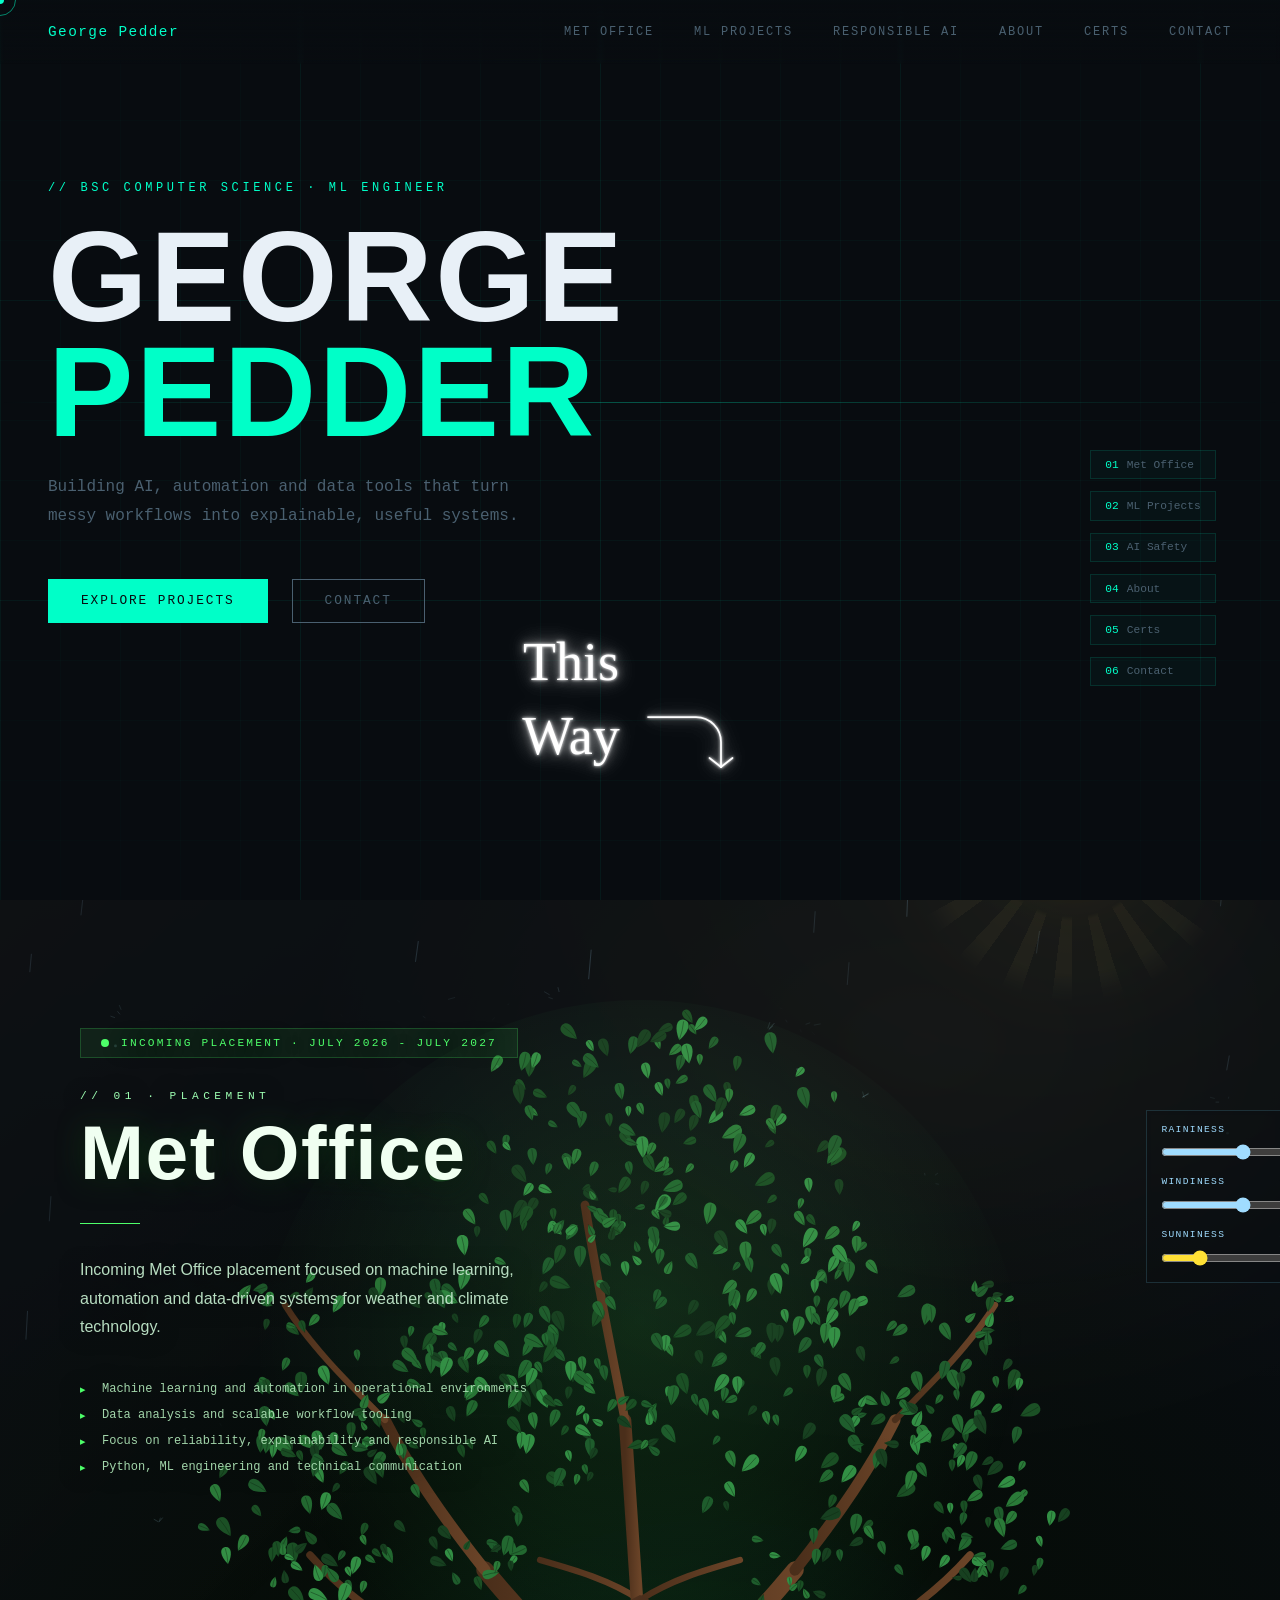
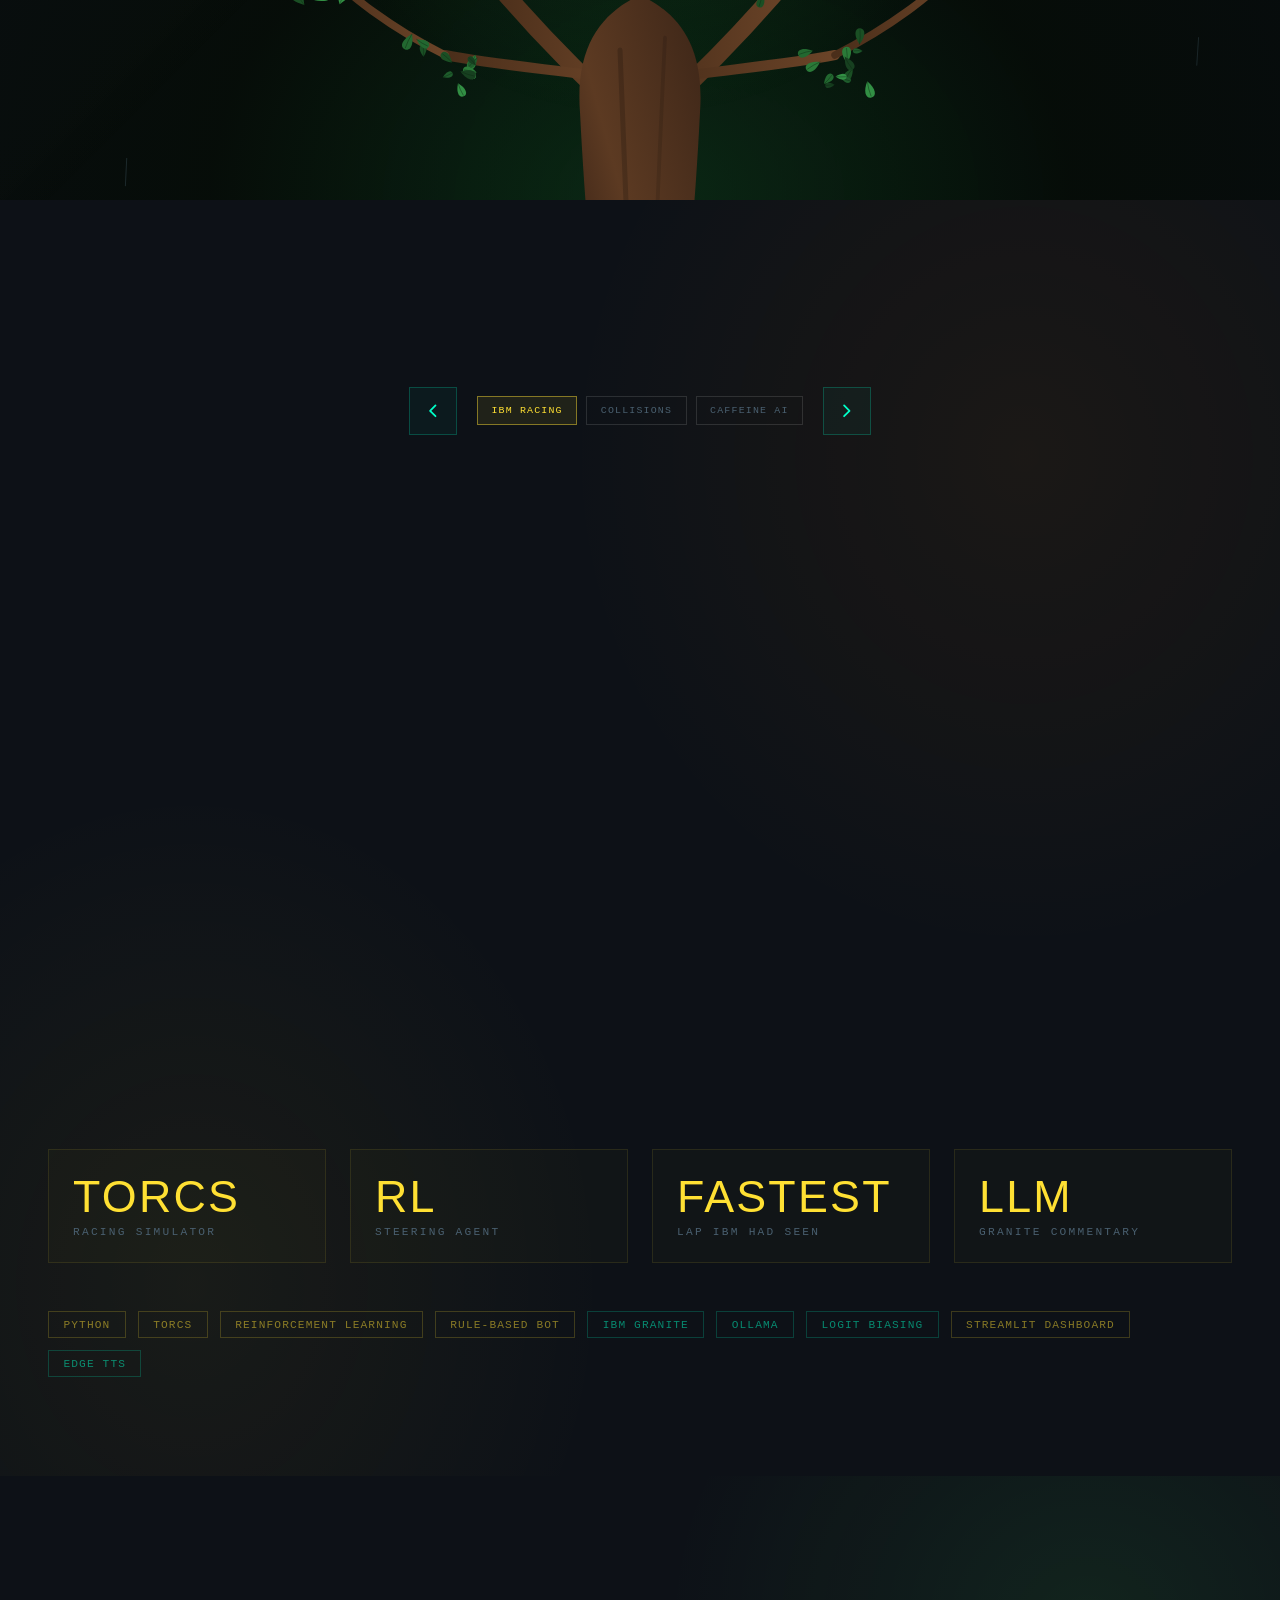
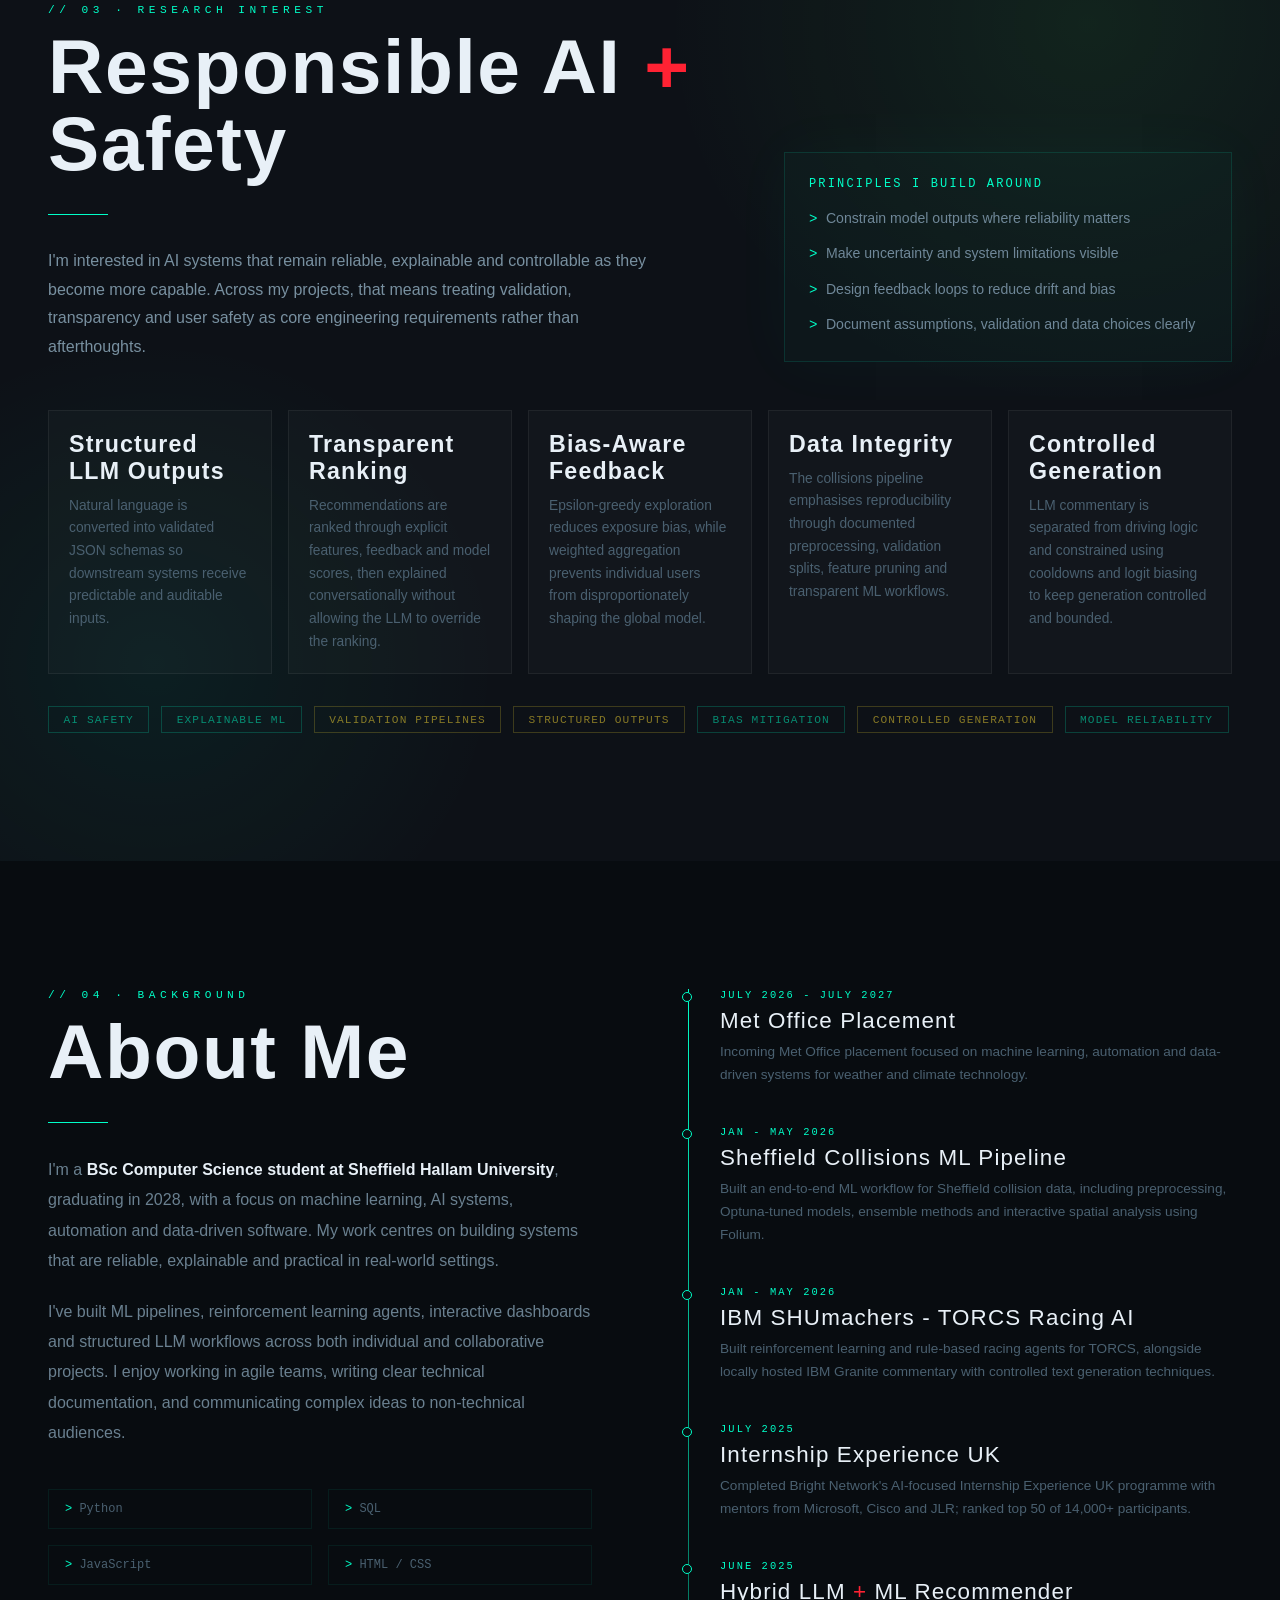
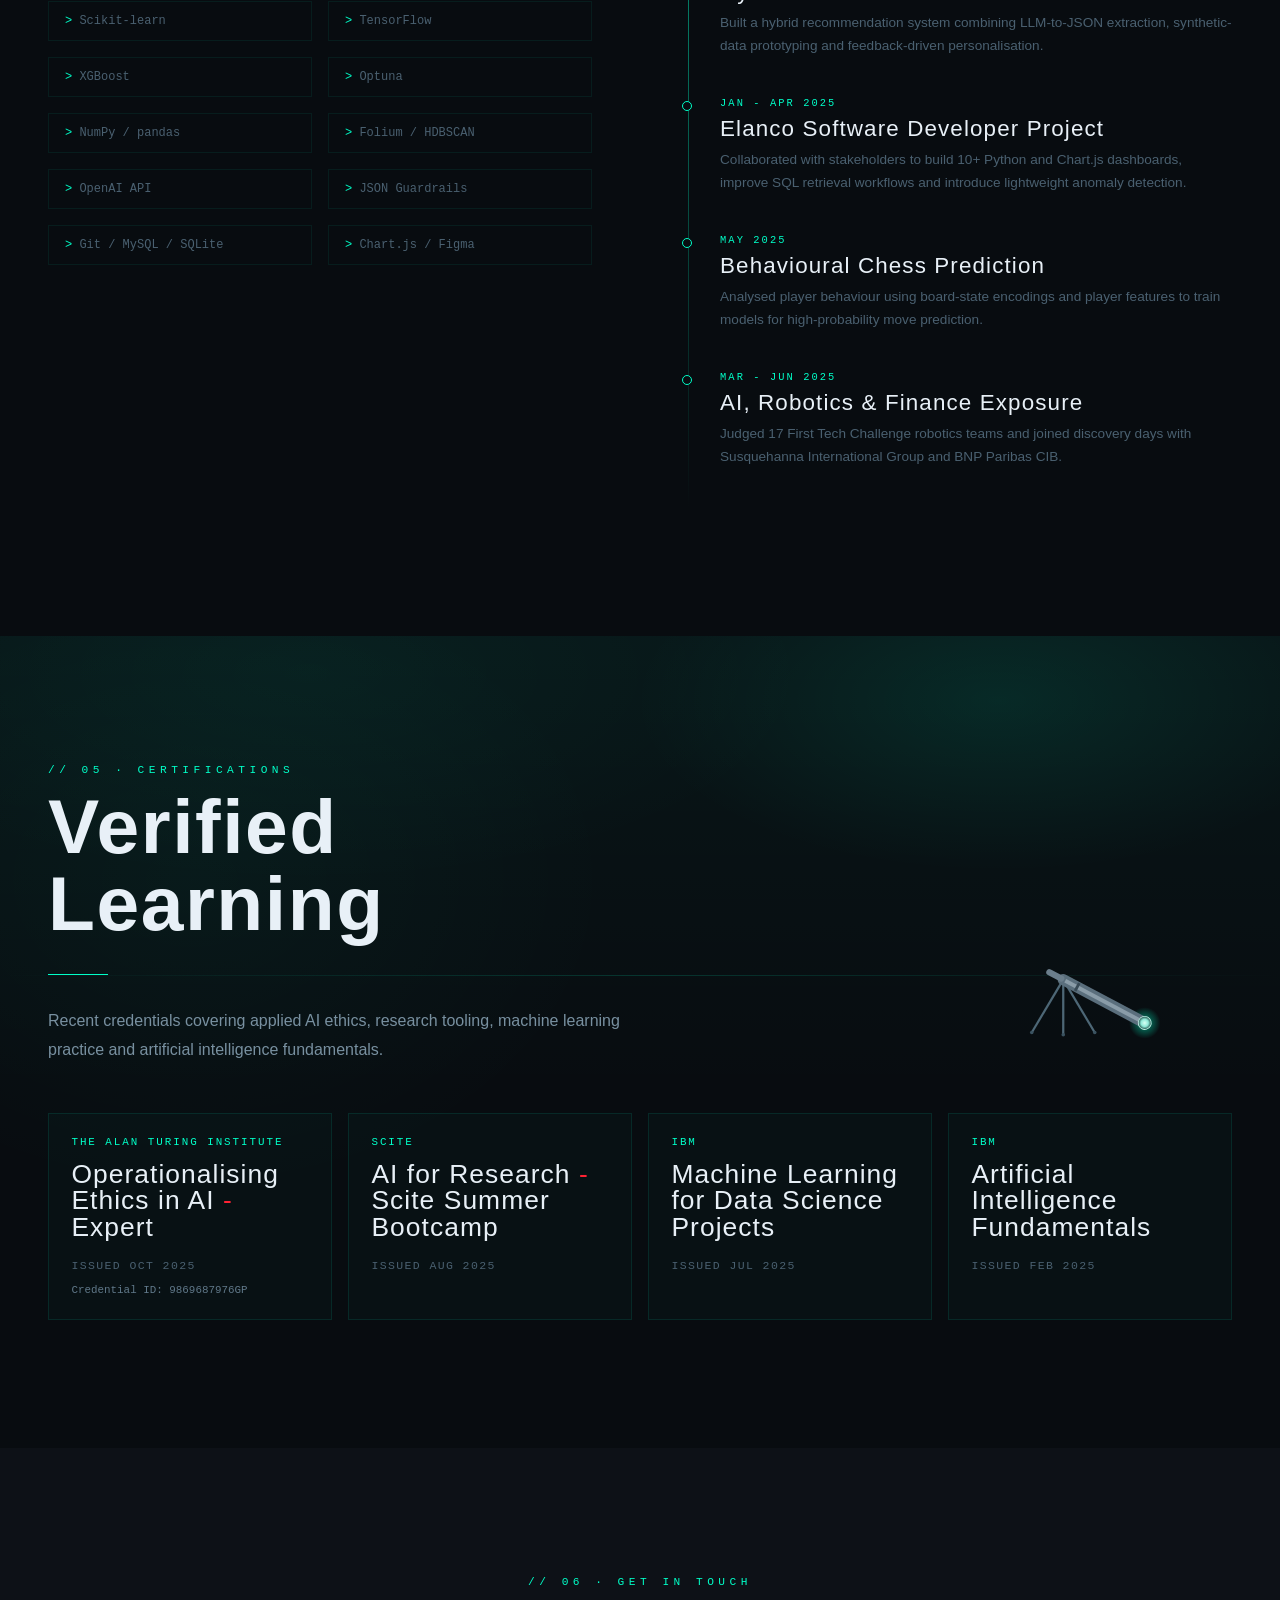
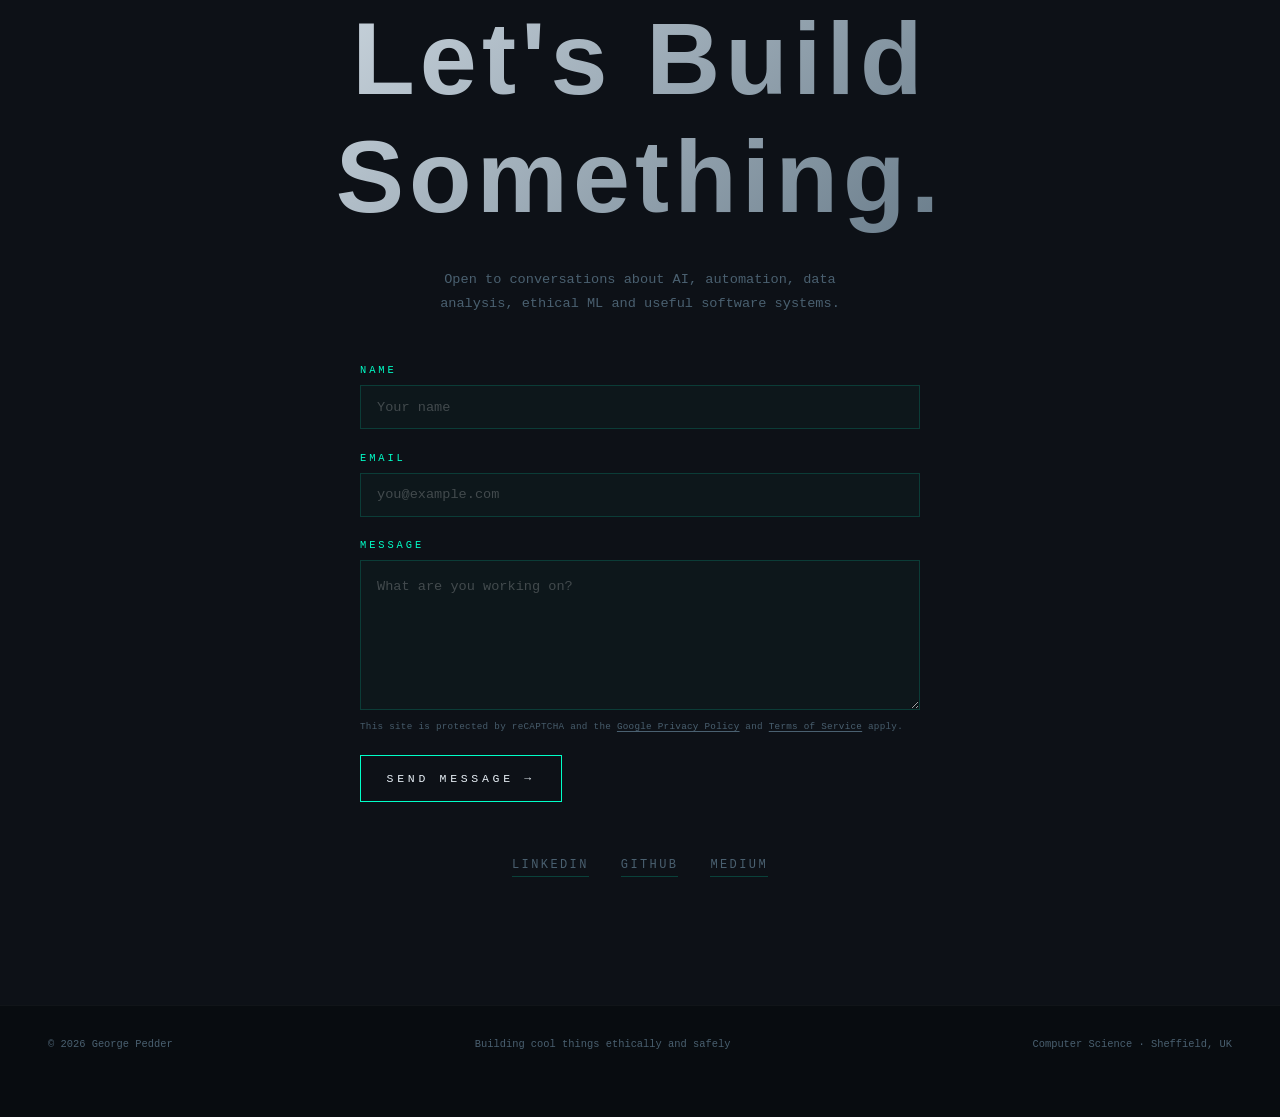
==== commit 5ba96b25: "improve sheffield collisions overview" ====
--- a/index.html
+++ b/index.html
@@ -333,8 +333,7 @@
       <h2 class="section-title">Sheffield Collisions ML Pipeline</h2>
       <div class="divider"></div>
       <p class="project-desc">
-      Built an end-to-end machine learning pipeline for Sheffield road collision data, covering preprocessing, Optuna-tuned classification models, clustering analysis, ensemble methods and interactive spatial visualisation. The project also included terminal-based tooling for validating pre-trained models on held-out datasets.    
-</p>
+  Built an end-to-end machine learning pipeline for Sheffield road collision data, covering preprocessing, classification, regression, clustering, ensemble modelling, Optuna tuning and interactive spatial visualisation. The project also included terminal-based tooling for validating saved models on held-out datasets.</p>
       <div class="project-meta-links">
         <a class="project-meta-link" href="maps/sheffield-collisions-map.html" target="_blank" rel="noopener noreferrer">→ Explore Folium Map</a>
       </div>
@@ -343,9 +342,10 @@
       <div class="project-card-title">Project Shape</div>
       <div class="project-list">
         <div>Trained and managed <strong>over 200</strong> machine learning models across <strong>24</strong> supervised prediction targets and clustering experiments</div>
-        <div>Structured large ML codebase with dedicated navigation/documentation</div>
-        <div>Terminal interface for evaluating pre-trained models</div>
-        <div>Interactive Folium visualisations for collision clustering analysis</div>
+        <div>Built preprocessing workflows covering imputation, cyclical time features, missingness indicators and VIF-based pruning</div>
+        <div>Used Optuna tuning and ensemble methods across logistic regression, random forest, XGBoost and neural network models</div>
+        <div>Created terminal tooling for validating saved models on held-out datasets</div>
+        <div>Rendered interactive Folium maps for spatial collision clustering analysis</div>
       </div>
     </div>
   </div>
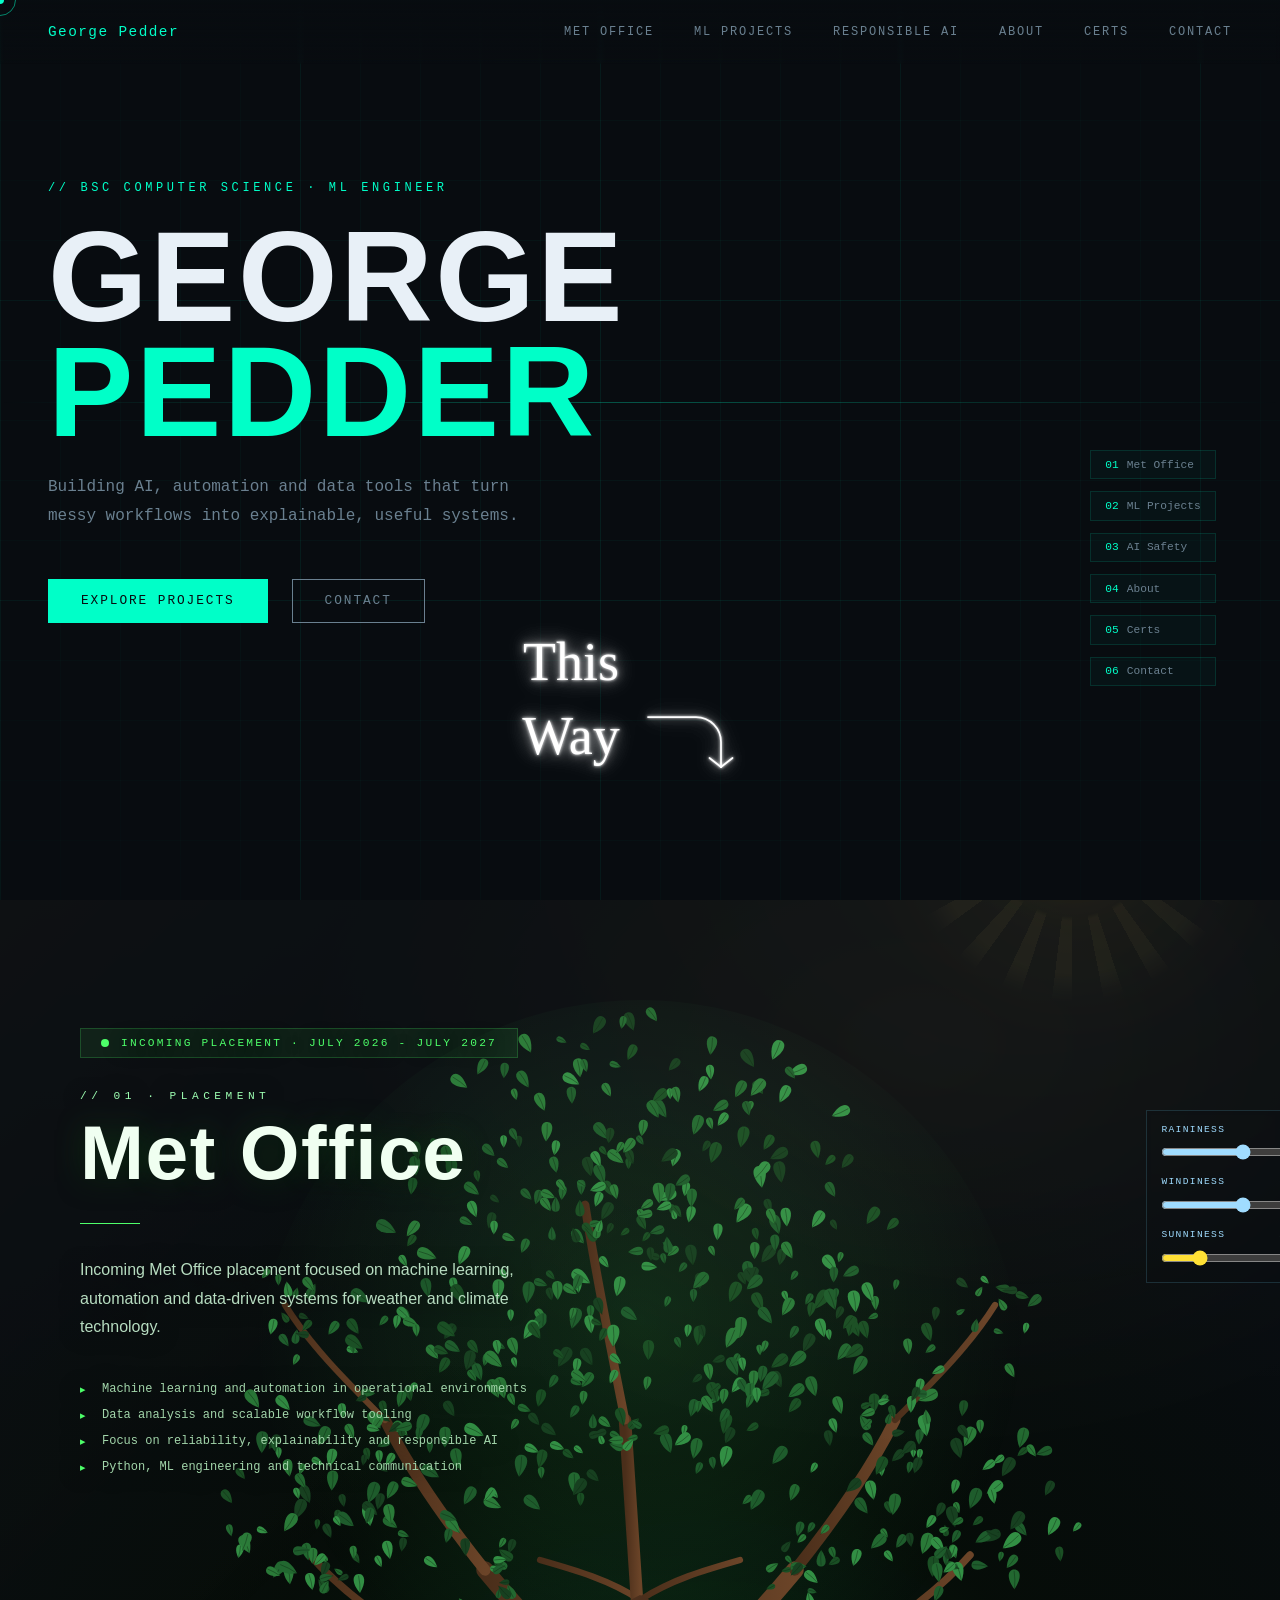
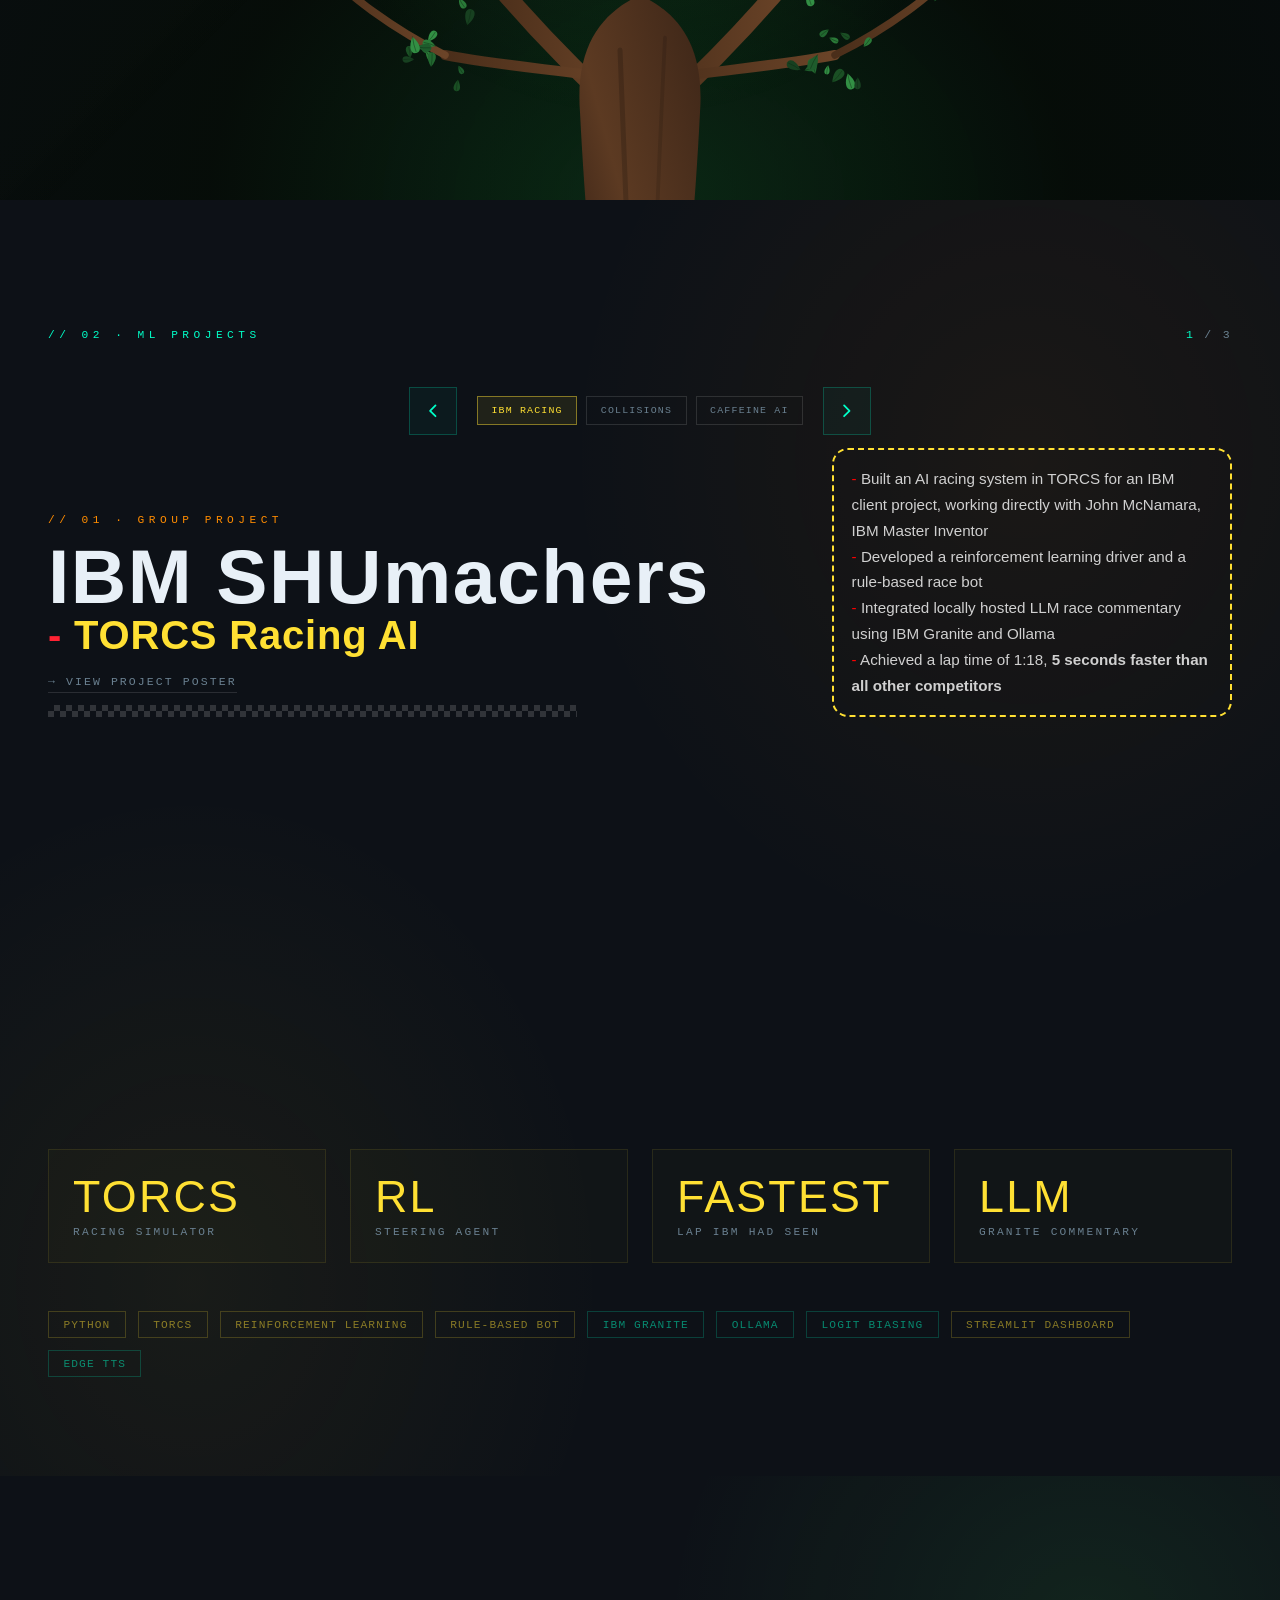
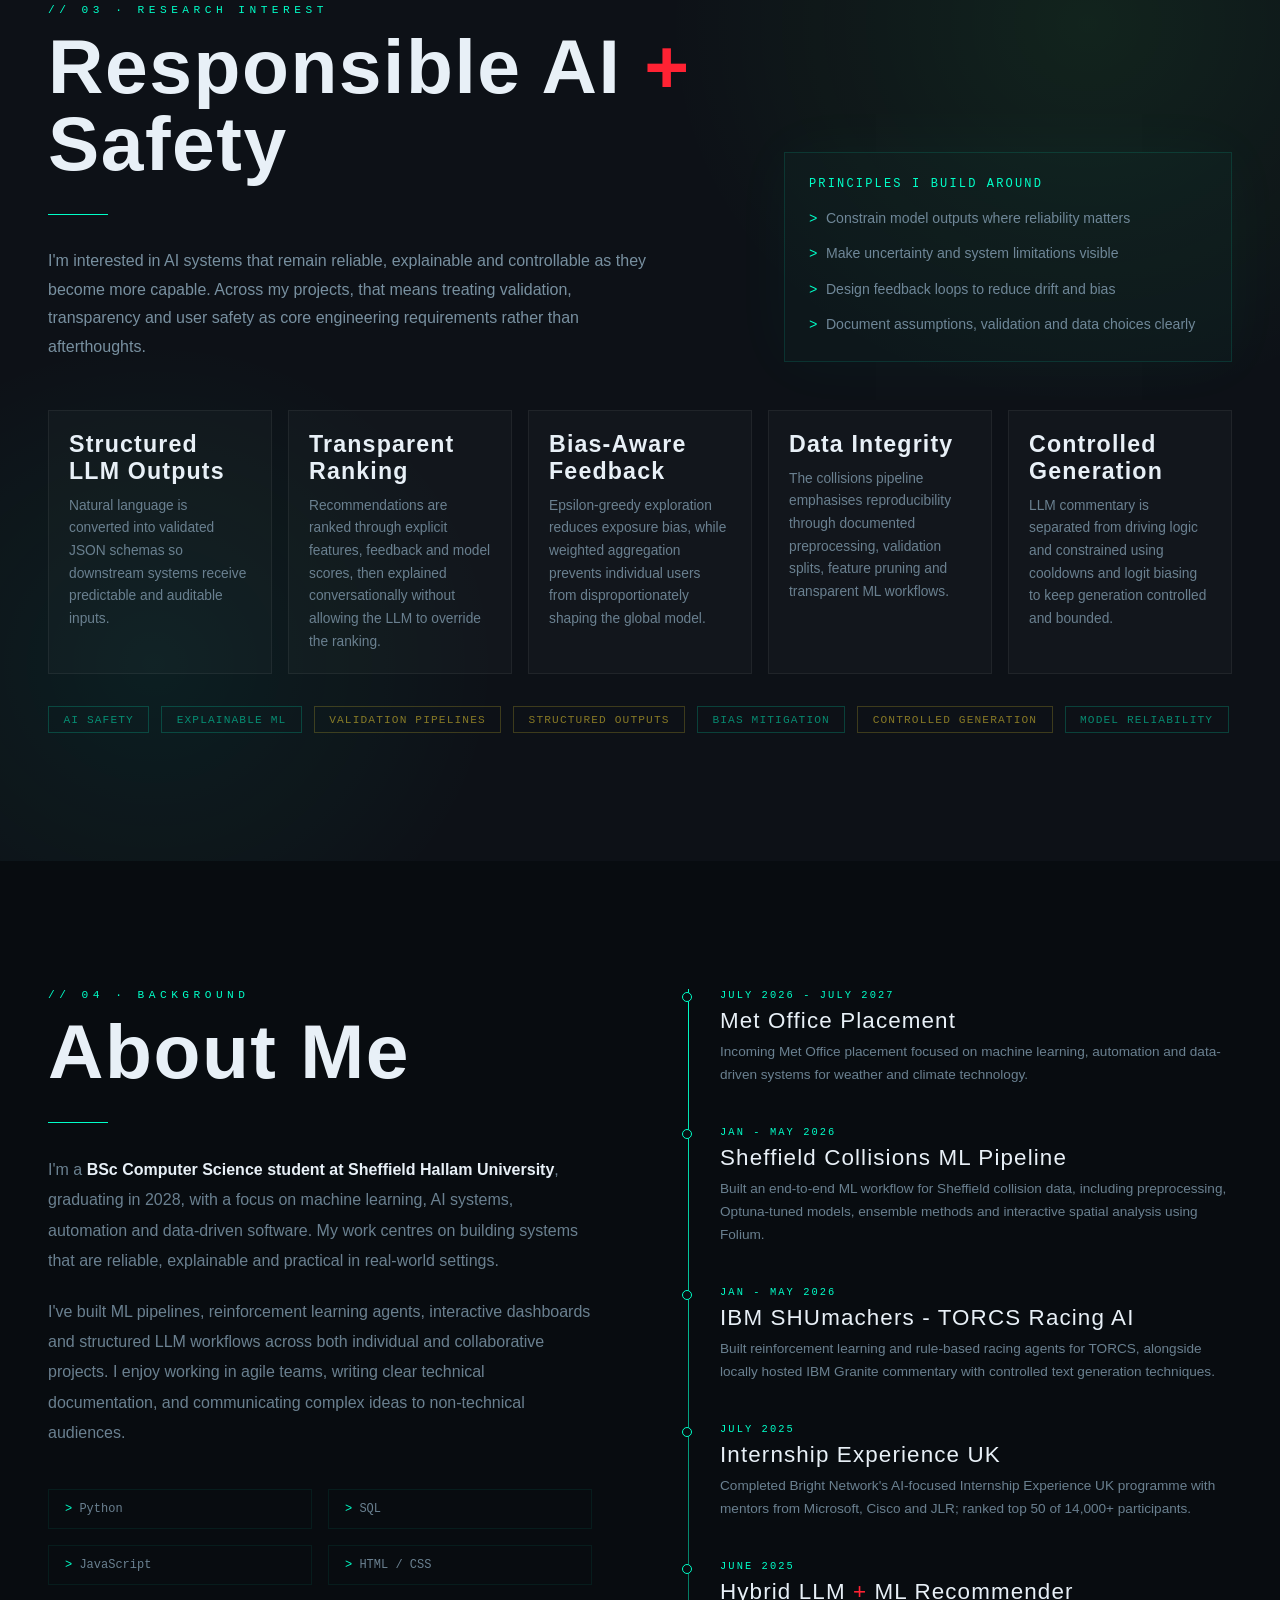
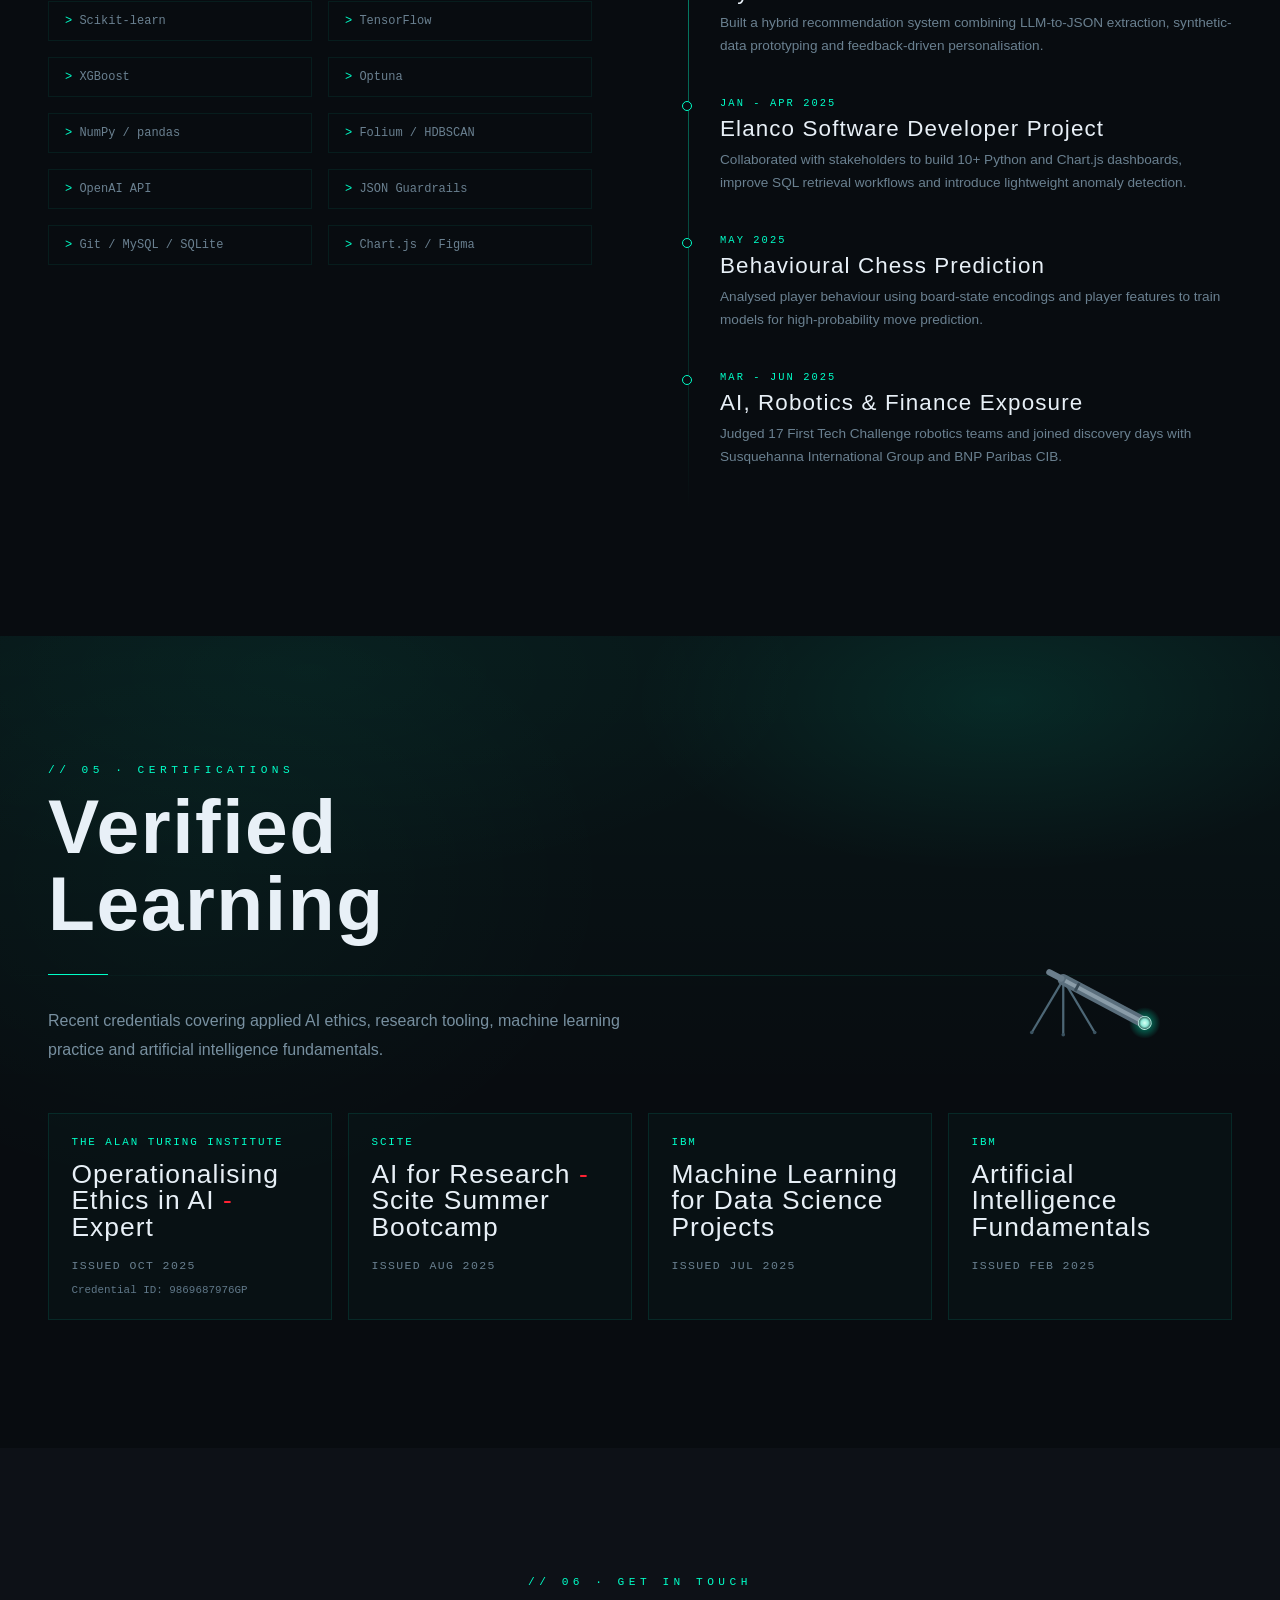
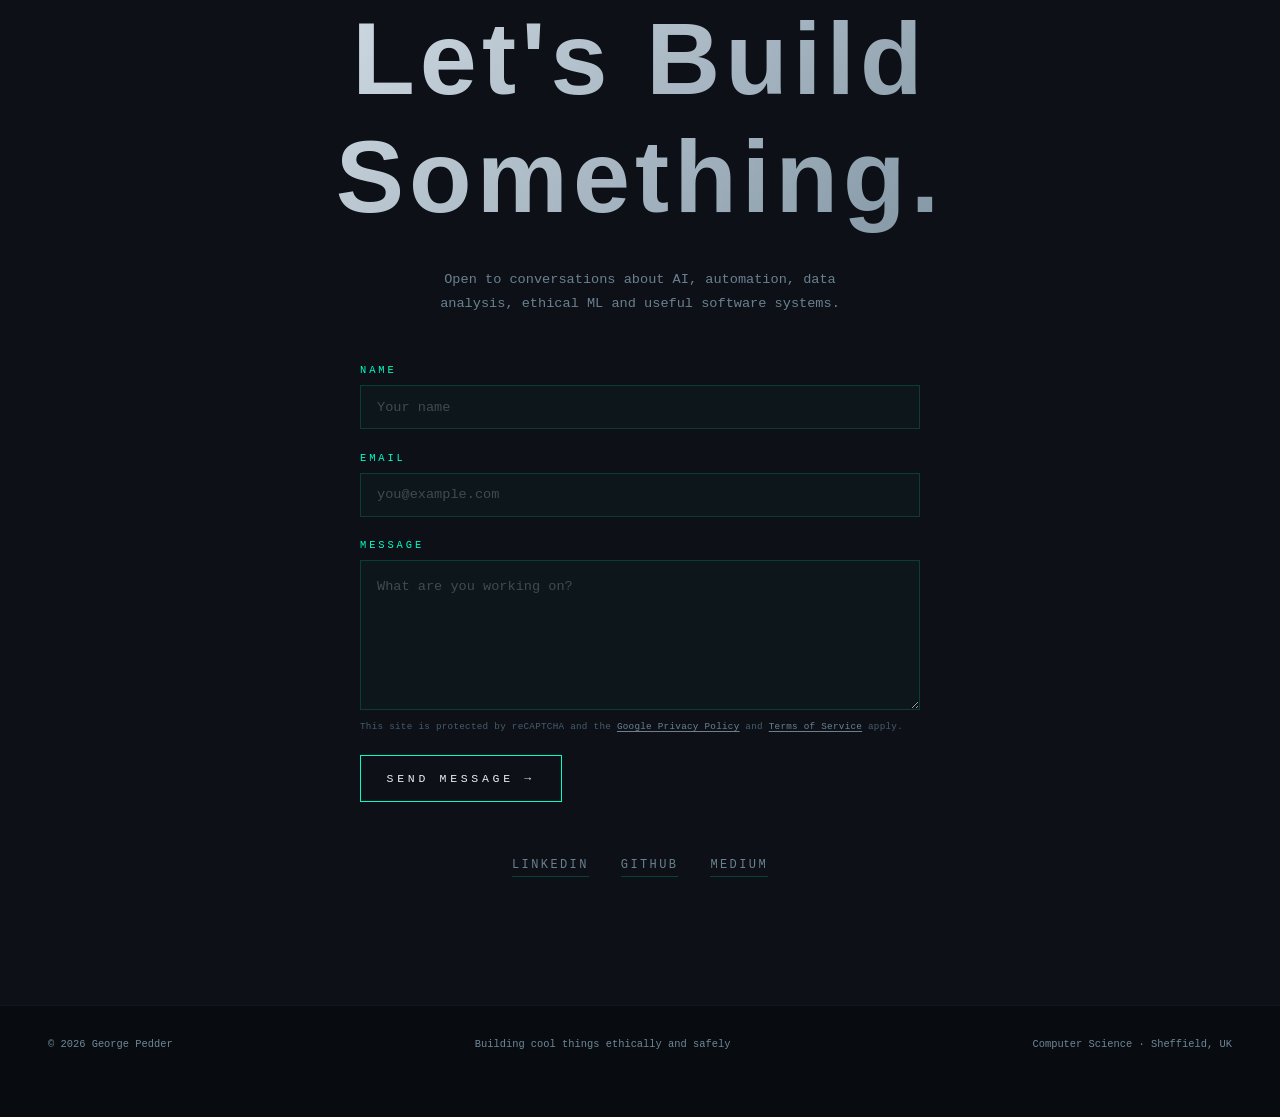
==== commit 1db516f5: "improve accessibility, and performance" ====
--- a/index.html
+++ b/index.html
@@ -22,8 +22,6 @@
 <link rel="preconnect" href="https://fonts.gstatic.com" crossorigin>
 <link href="https://fonts.googleapis.com/css2?family=Pacifico&family=Space+Mono:ital,wght@0,400;0,700;1,400&family=Bebas+Neue&family=DM+Sans:wght@300;400;500&display=swap" rel="stylesheet">
 
-
-<script src="https://www.google.com/recaptcha/api.js?render=6Lcvpu8sAAAAAGnxYjrUDtwPxqSLGoSo41uM73bs" async defer></script>
 <link rel="stylesheet" href="styles.css">
 </head>
 <body>
@@ -49,6 +47,8 @@
     <a href="#contact">Contact</a>
   </div>
 </nav>
+
+<main id="main-content">
 
 <!-- ═══ HERO ═════════════════════════════════════════════════════════════ -->
 <section id="hero">
@@ -158,7 +158,7 @@
     <div class="tree-sun-wash"></div>
     <div class="tree-sun" aria-hidden="true"></div>
     <div class="ground-glow"></div>
-    <canvas id="tree-rain-canvas"></canvas>
+    <canvas id="tree-rain-canvas" aria-hidden="true"></canvas>
     <div class="rain-controls" aria-label="Rain animation controls">
       <div class="weather-control-row">
         <label class="rain-control-label" for="raininess">
@@ -291,7 +291,7 @@
   </div>
 
   <div class="track-wrap reveal">
-    <canvas id="track-canvas"></canvas>
+    <canvas id="track-canvas" role="img" aria-label="Animated oval racing track with three cars completing laps"></canvas>
   </div>
 
   <div class="racing-stats reveal">
@@ -359,7 +359,7 @@
         <path d="M 17.79 12.74 L 16.52 10.02 L 18.98 8.30" fill="none" stroke="currentColor" stroke-width="2" stroke-linecap="round" stroke-linejoin="round"/>
       </svg>
     </button>
-    <canvas id="collision-canvas"></canvas>
+    <canvas id="collision-canvas" role="img" aria-label="Animated top-down collision simulation showing vehicle A hitting vehicle B"></canvas>
     <div class="collision-controls" aria-label="Collision simulation controls">
       <label class="collision-control-label" for="vehicle-a-speed">
         Vehicle A Speed
@@ -440,7 +440,7 @@
 
   <div class="caffeine-wrap reveal">
     <div class="caffeine-caption">// Personal Model · Live Feedback Re-rank</div>
-    <canvas id="caffeine-canvas"></canvas>
+    <canvas id="caffeine-canvas" role="img" aria-label="Animated bar chart showing live drink recommendations re-ranked from user feedback"></canvas>
   </div>
 
   <div class="project-grid reveal">
@@ -786,6 +786,8 @@
   </div>
 </section>
 
+</main>
+
 <footer>
   <span>© 2026 George Pedder</span>
   <span>Building cool things ethically and safely</span>
--- a/styles.css
+++ b/styles.css
@@ -8,7 +8,7 @@
     --cyan: #00ffc8;
     --cyan-dim: rgba(0,255,200,0.15);
     --white: #e8f0f7;
-    --muted: #4a6070;
+    --muted: #6a8090;
     --forest: #0a1f0d;
     --leaf1: #1a4a20;
     --leaf2: #2d7a35;
@@ -887,6 +887,10 @@
     height: 1px;
     background: linear-gradient(90deg, transparent, var(--racing-orange), transparent);
     animation: speedLine 0.8s linear infinite;
+    opacity: 0;
+  }
+  .speed-lines.is-paused .speed-line {
+    animation-play-state: paused;
     opacity: 0;
   }
   @keyframes speedLine {
@@ -1540,13 +1544,29 @@
     padding: 2rem 3rem;
     display: flex; justify-content: space-between;
     font-family: 'Space Mono', monospace;
-    font-size: 0.65rem; color: var(--muted);
+    font-size: 0.65rem; color: #6f8798;
     position: relative; z-index: 1;
   }
 
   @keyframes fadeUp {
     from { opacity: 0; transform: translateY(24px); }
     to { opacity: 1; transform: translateY(0); }
+  }
+
+  @media (prefers-reduced-motion: reduce) {
+    .grid-pulse,
+    .scan-line {
+      animation: none;
+    }
+    .speed-line {
+      animation: none;
+      opacity: 0;
+    }
+    .reveal {
+      opacity: 1;
+      transform: none;
+      transition: none;
+    }
   }
 
   /* SCROLL REVEAL */
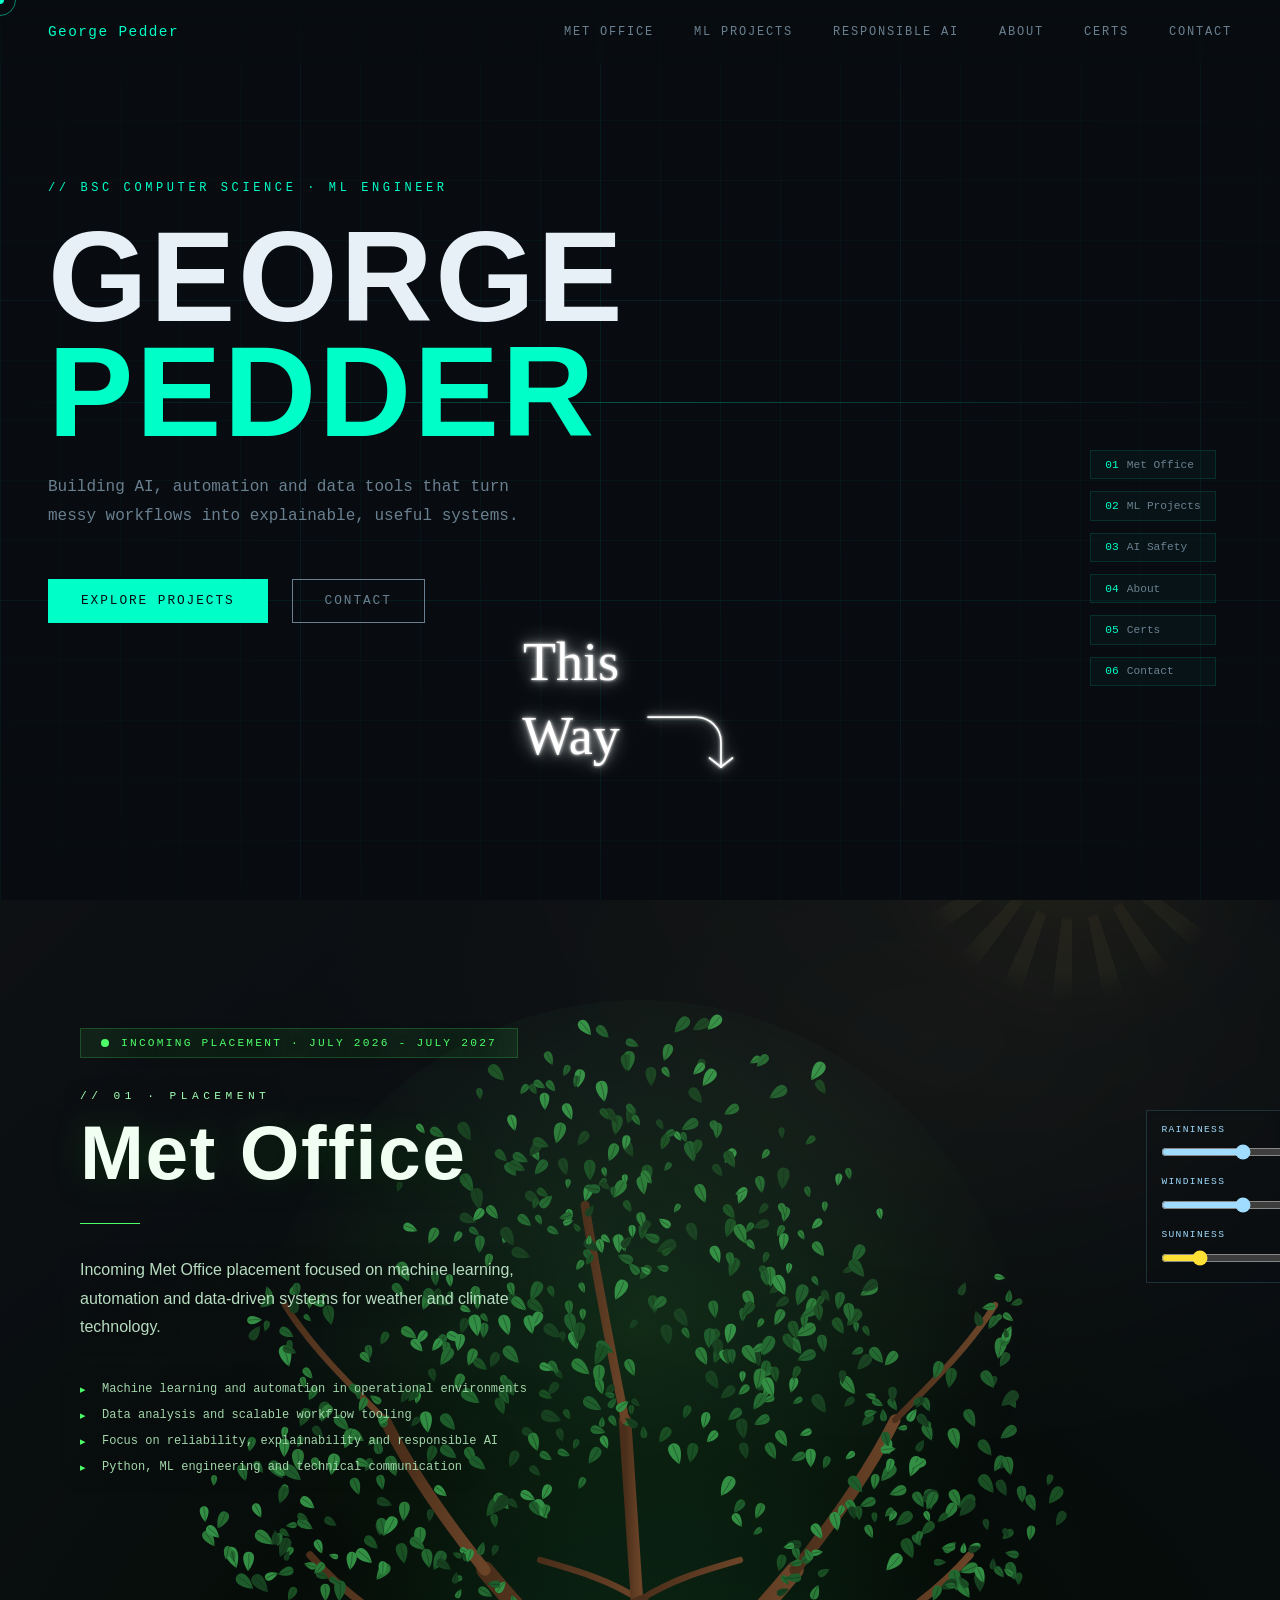
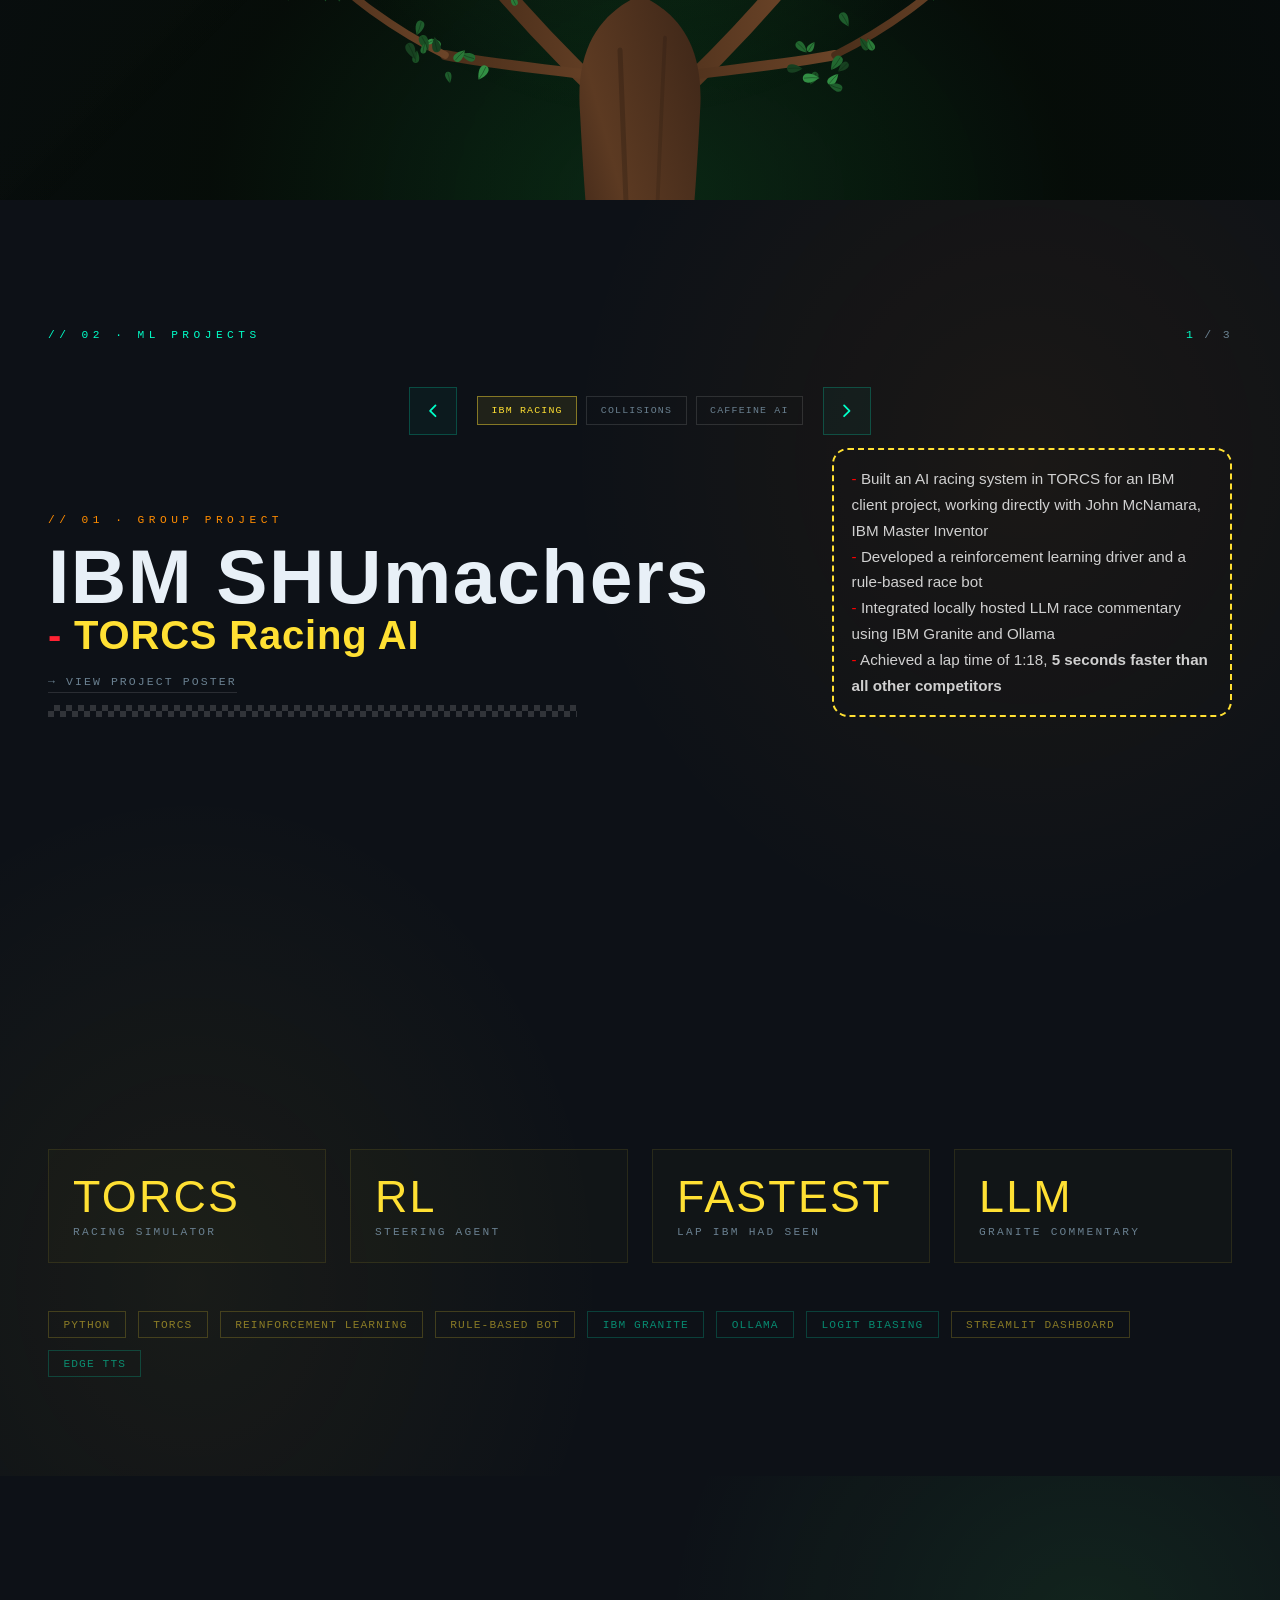
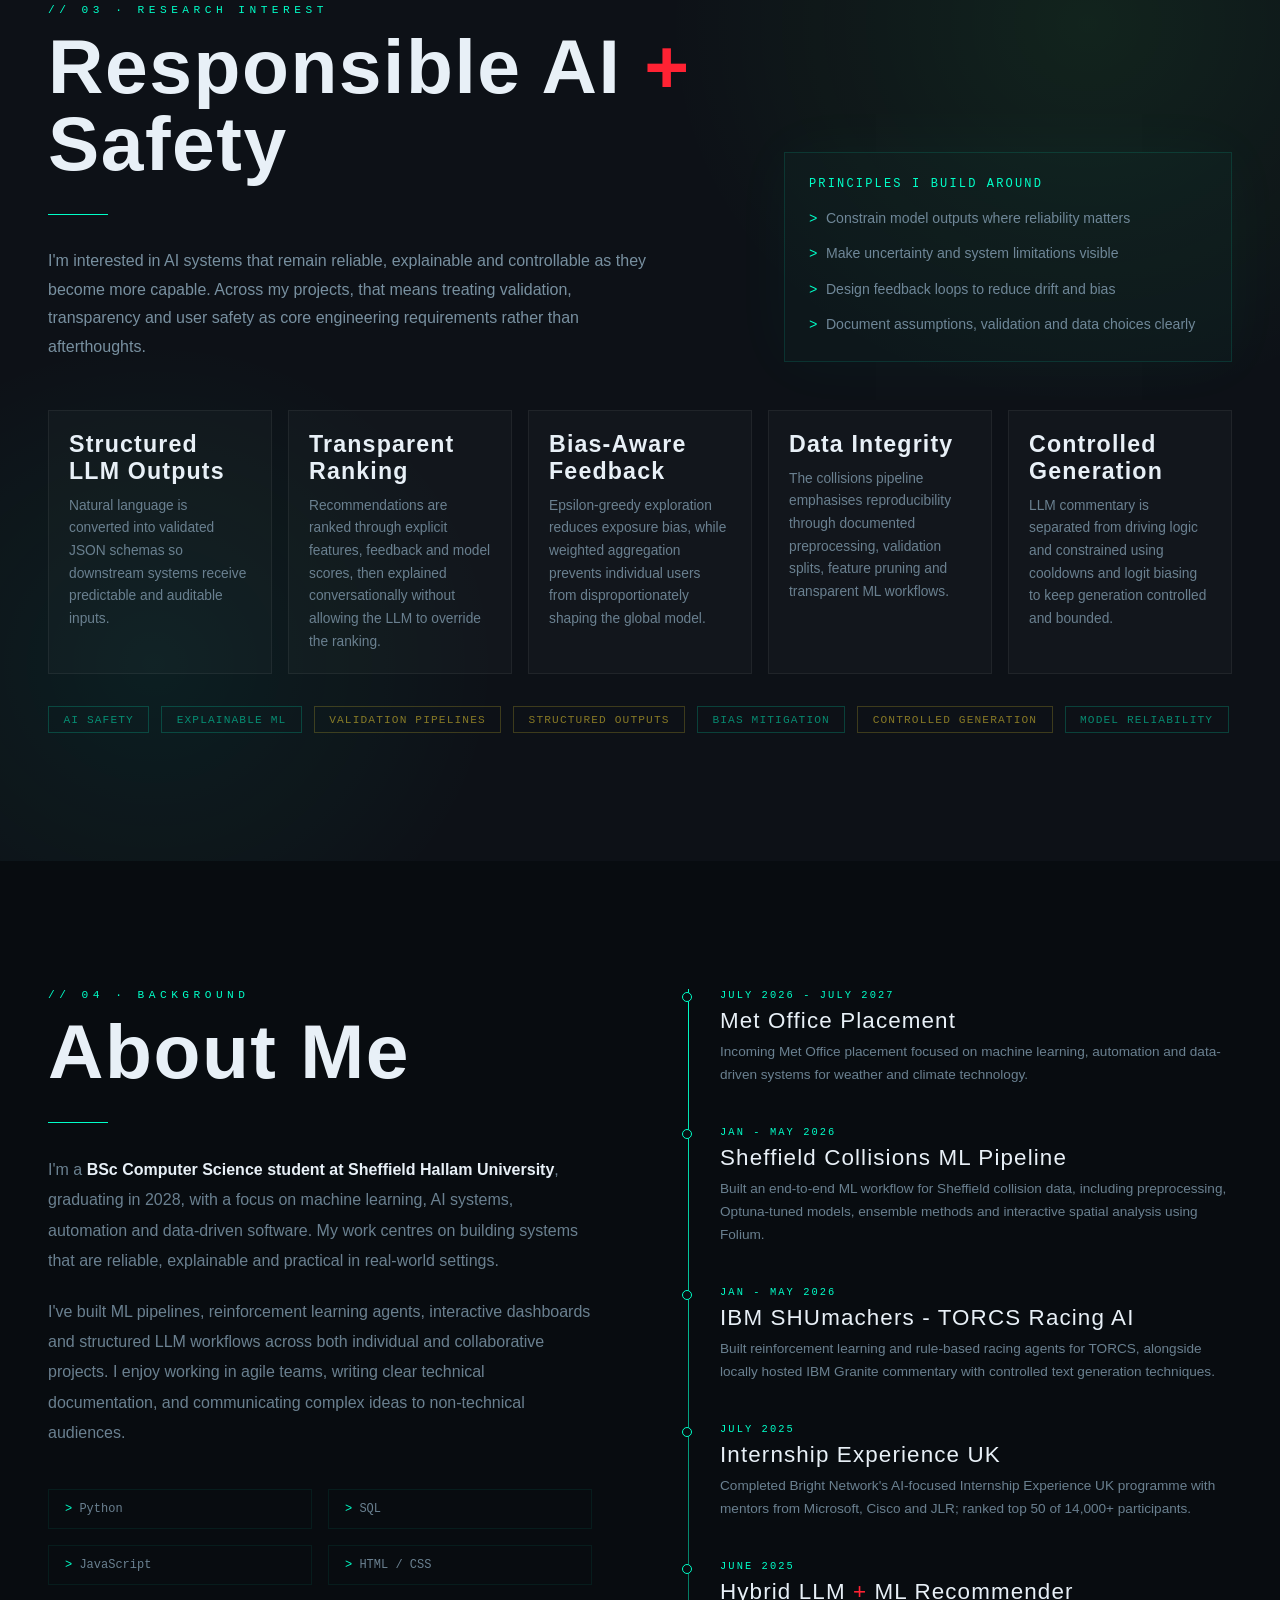
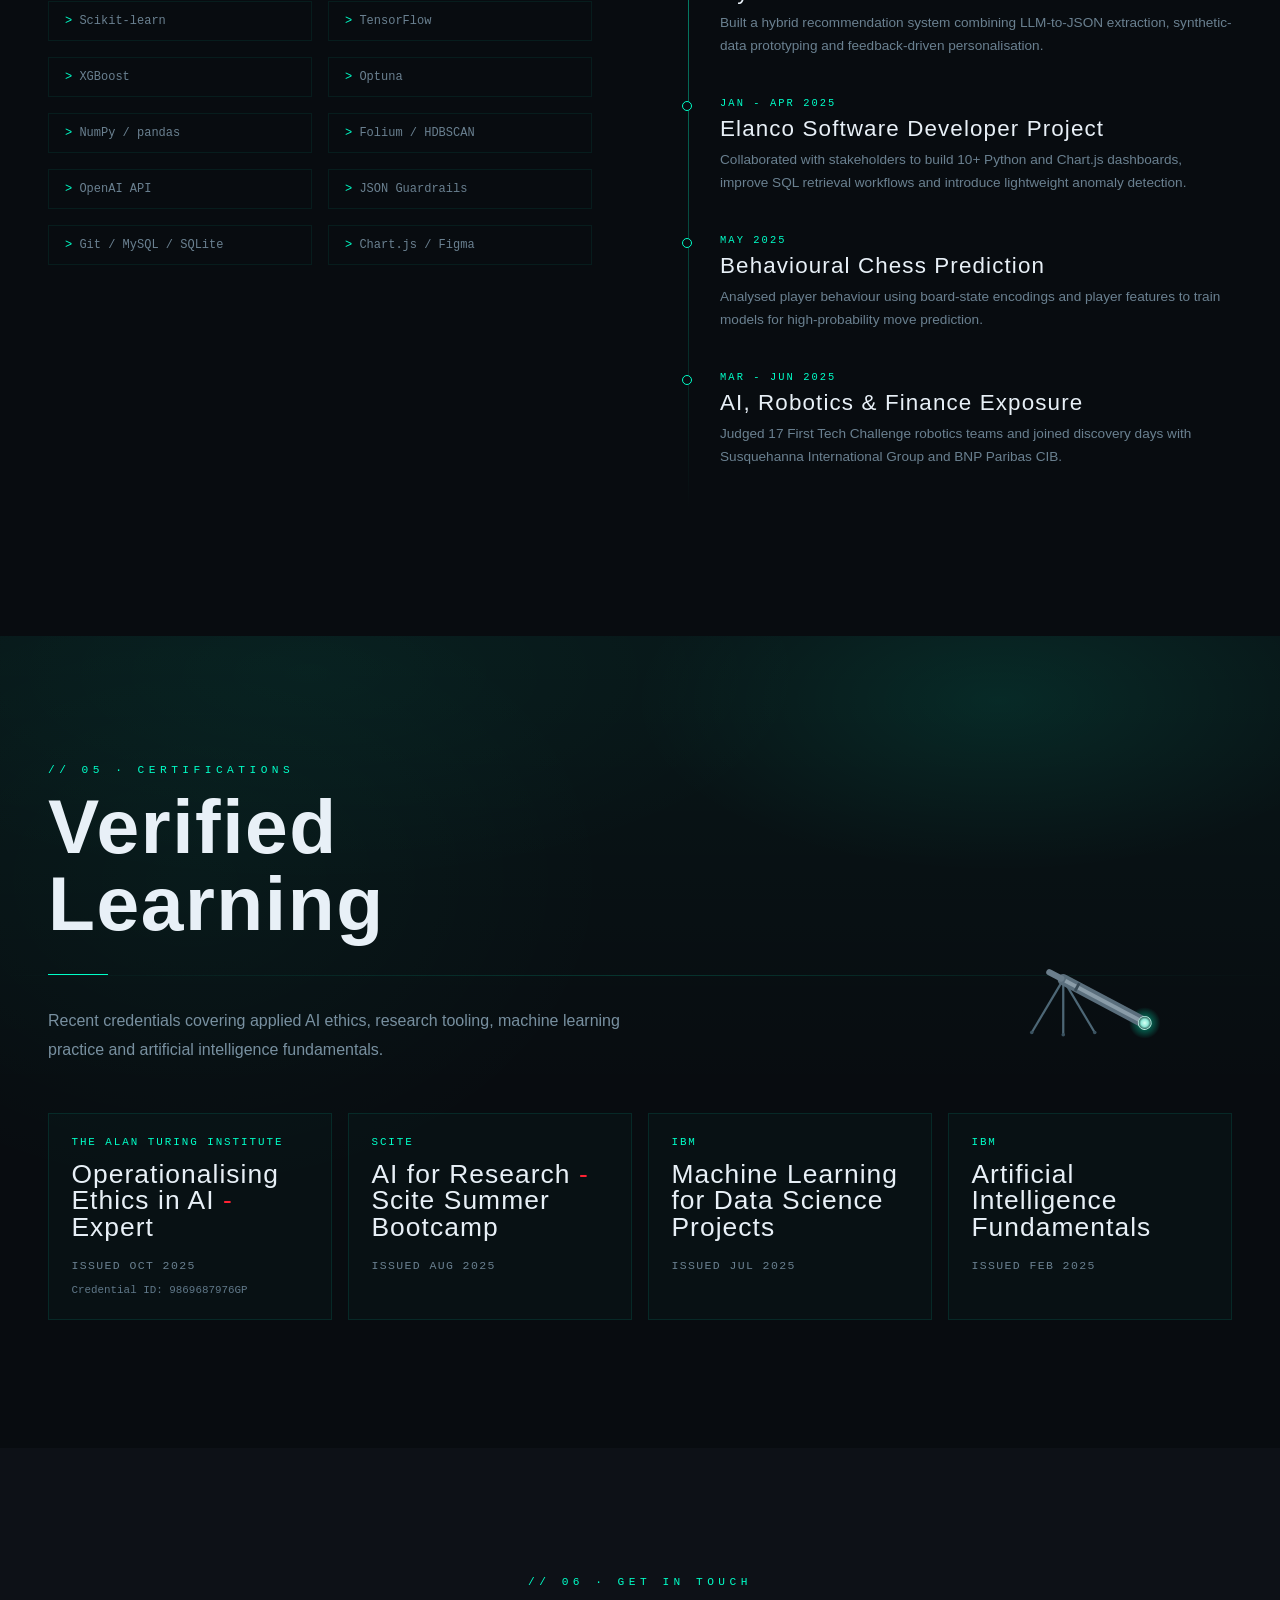
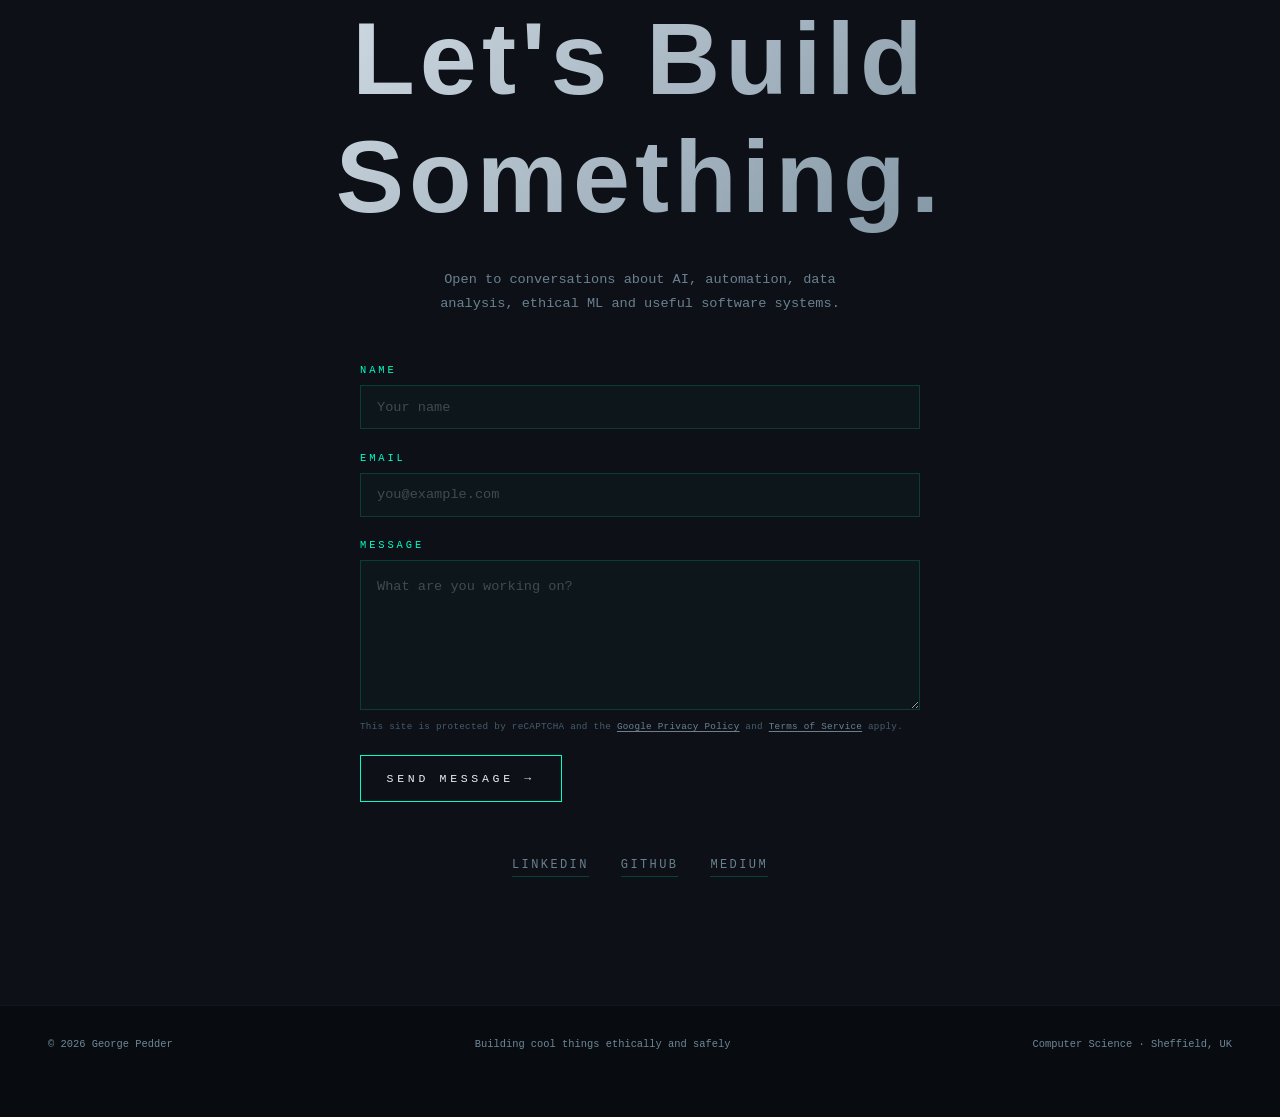
==== commit 11bdb7fc: "Add google site verification" ====
--- a/index.html
+++ b/index.html
@@ -8,6 +8,7 @@
 <meta name="description" content="Portfolio of George Pedder - BSc Computer Science (Sheffield Hallam), incoming Met Office AI placement. Building AI, automation and data tools with a focus on responsible, explainable ML.">
 <meta name="author" content="George Pedder">
 <meta name="theme-color" content="#080c10">
+<meta name="google-site-verification" content="PXgcBygTOKLgvVd3DhuC_QC_vo9mv8K2laDDUP0Y-pY" />
 <link rel="canonical" href="https://georgp23.github.io/">
 
 <!-- Open Graph / social previews -->
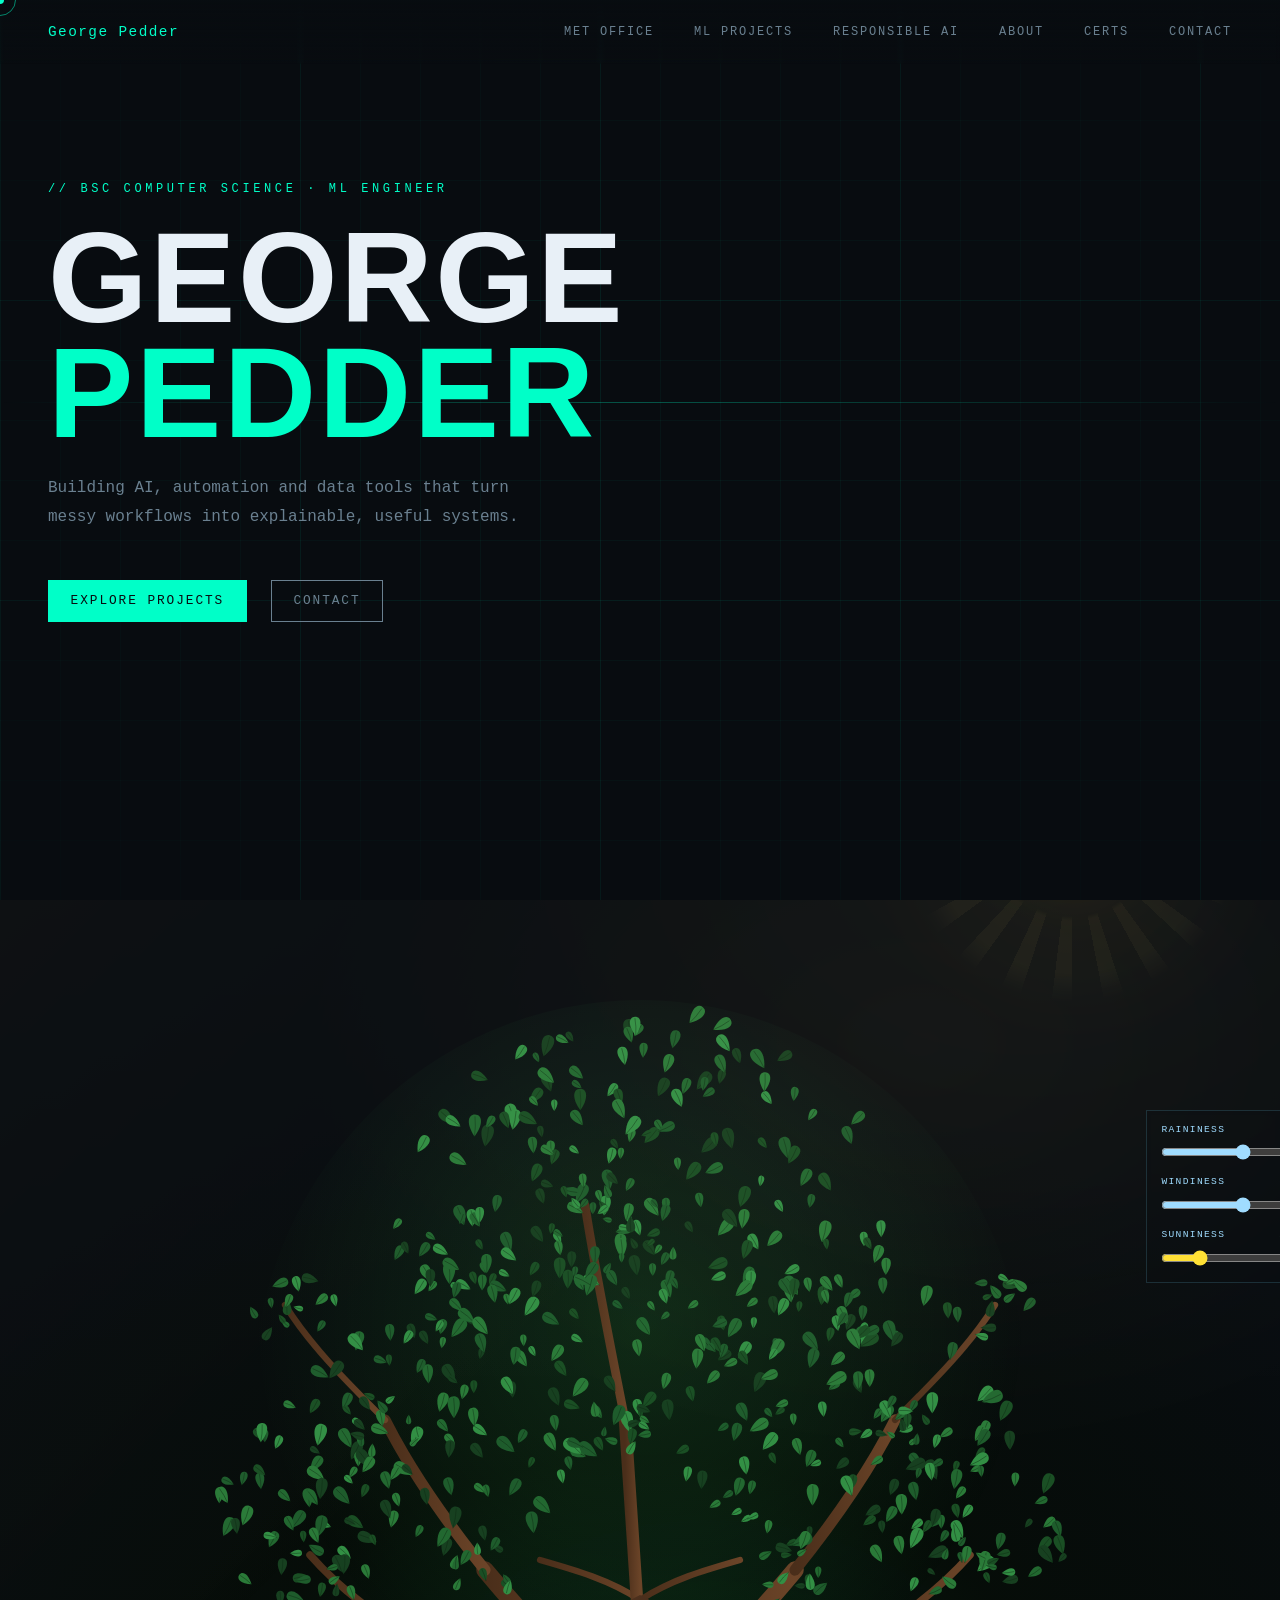
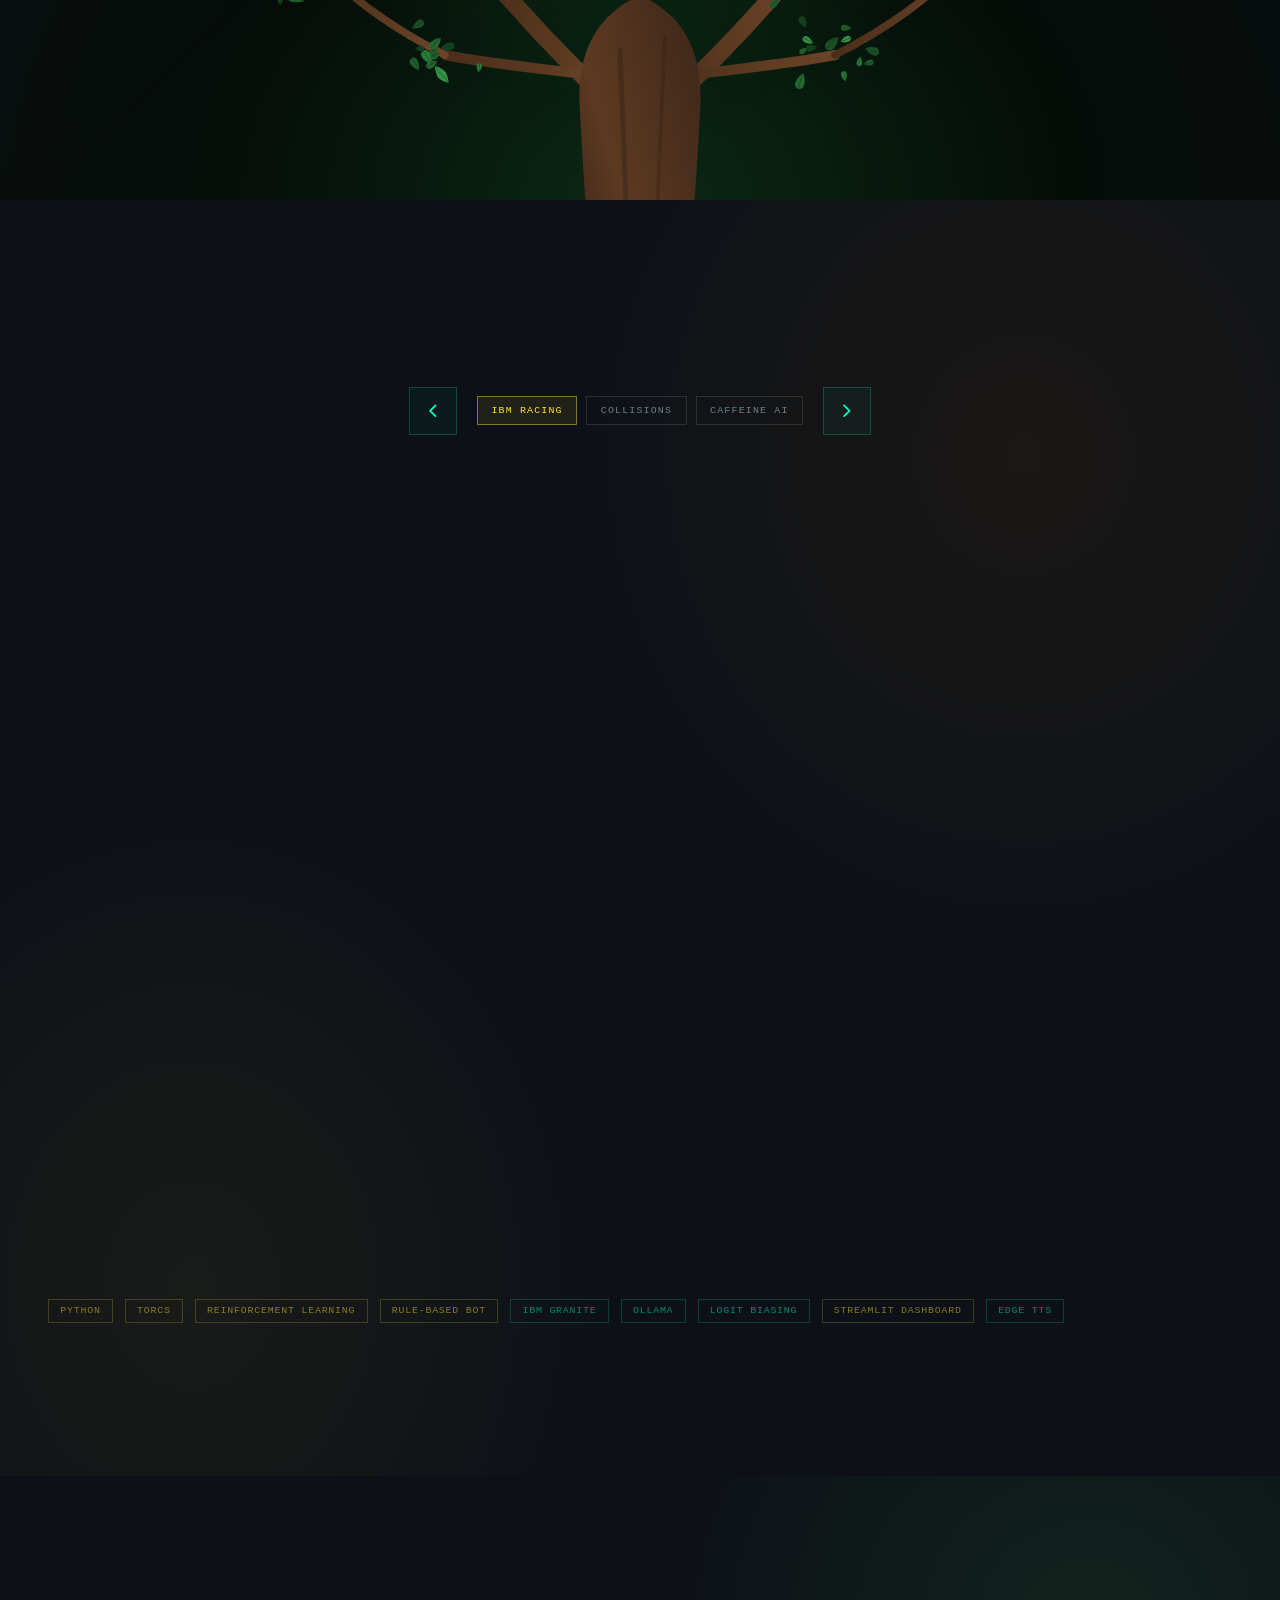
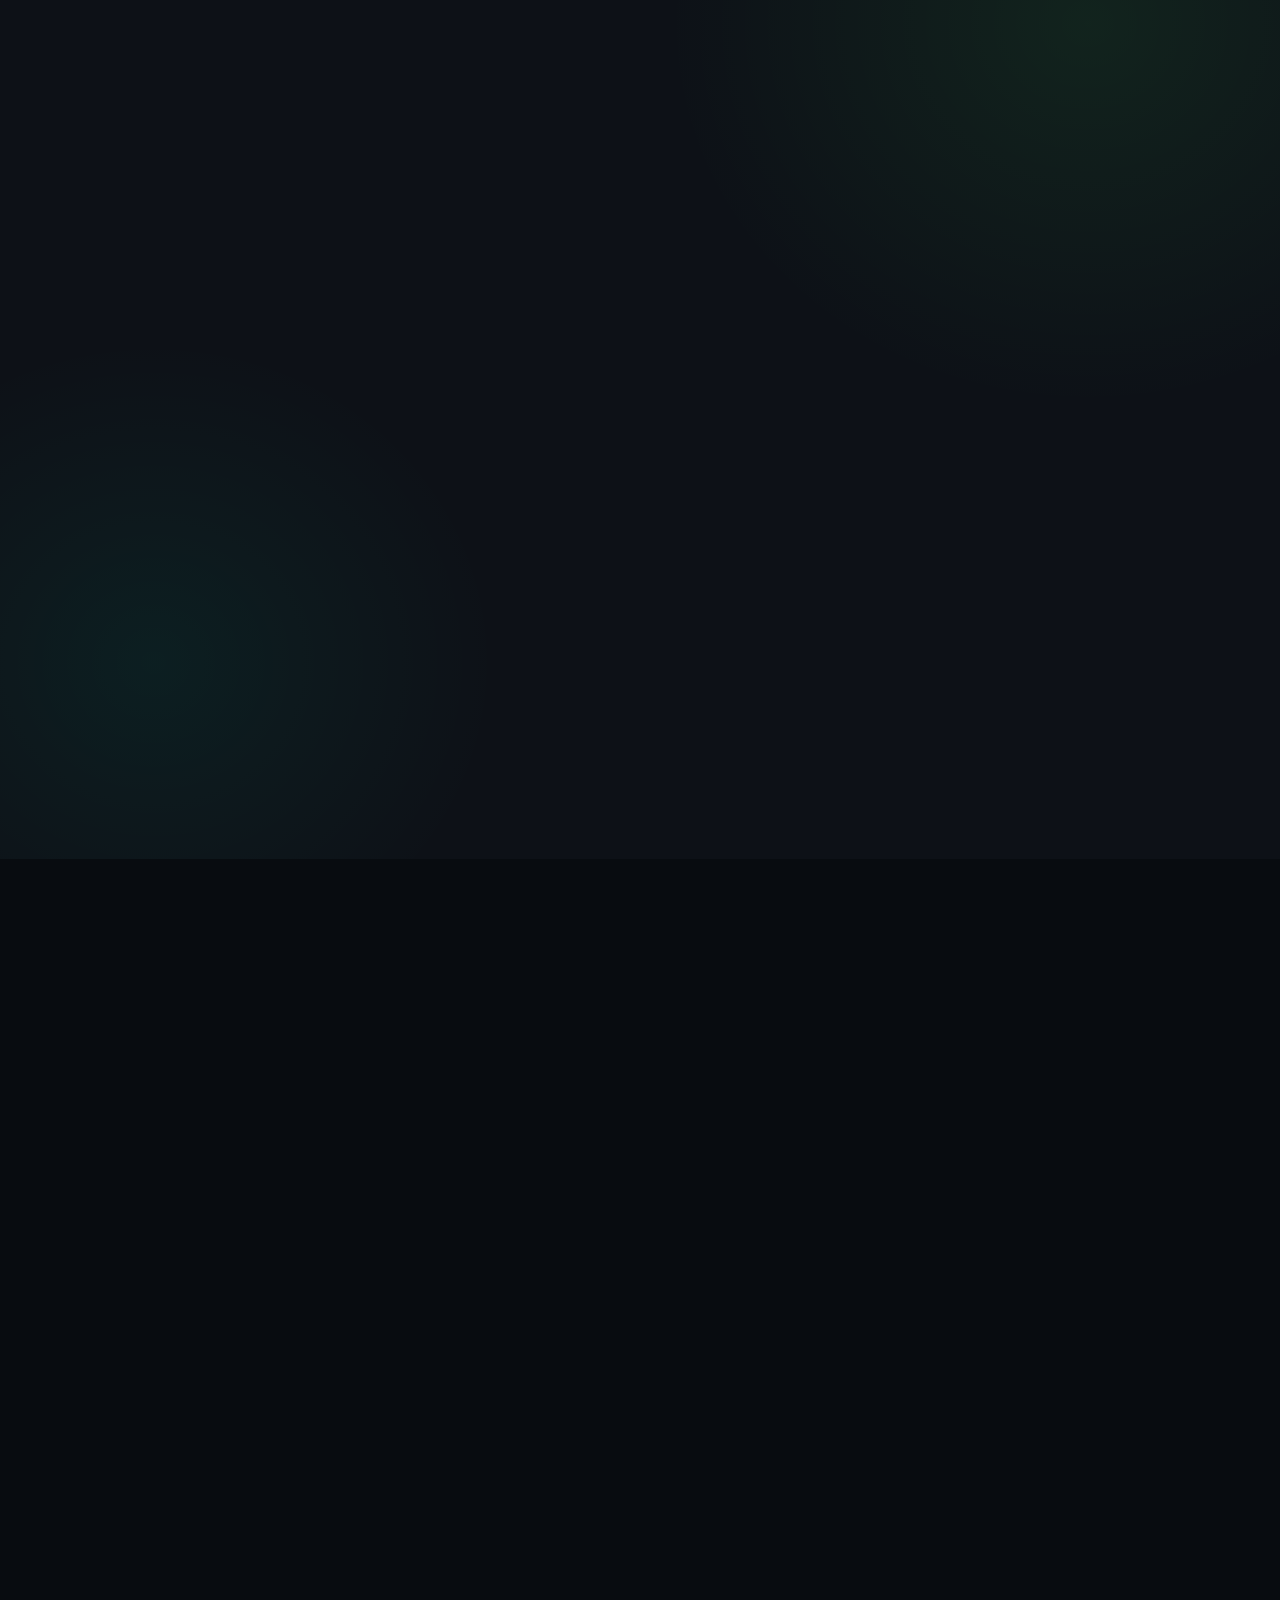
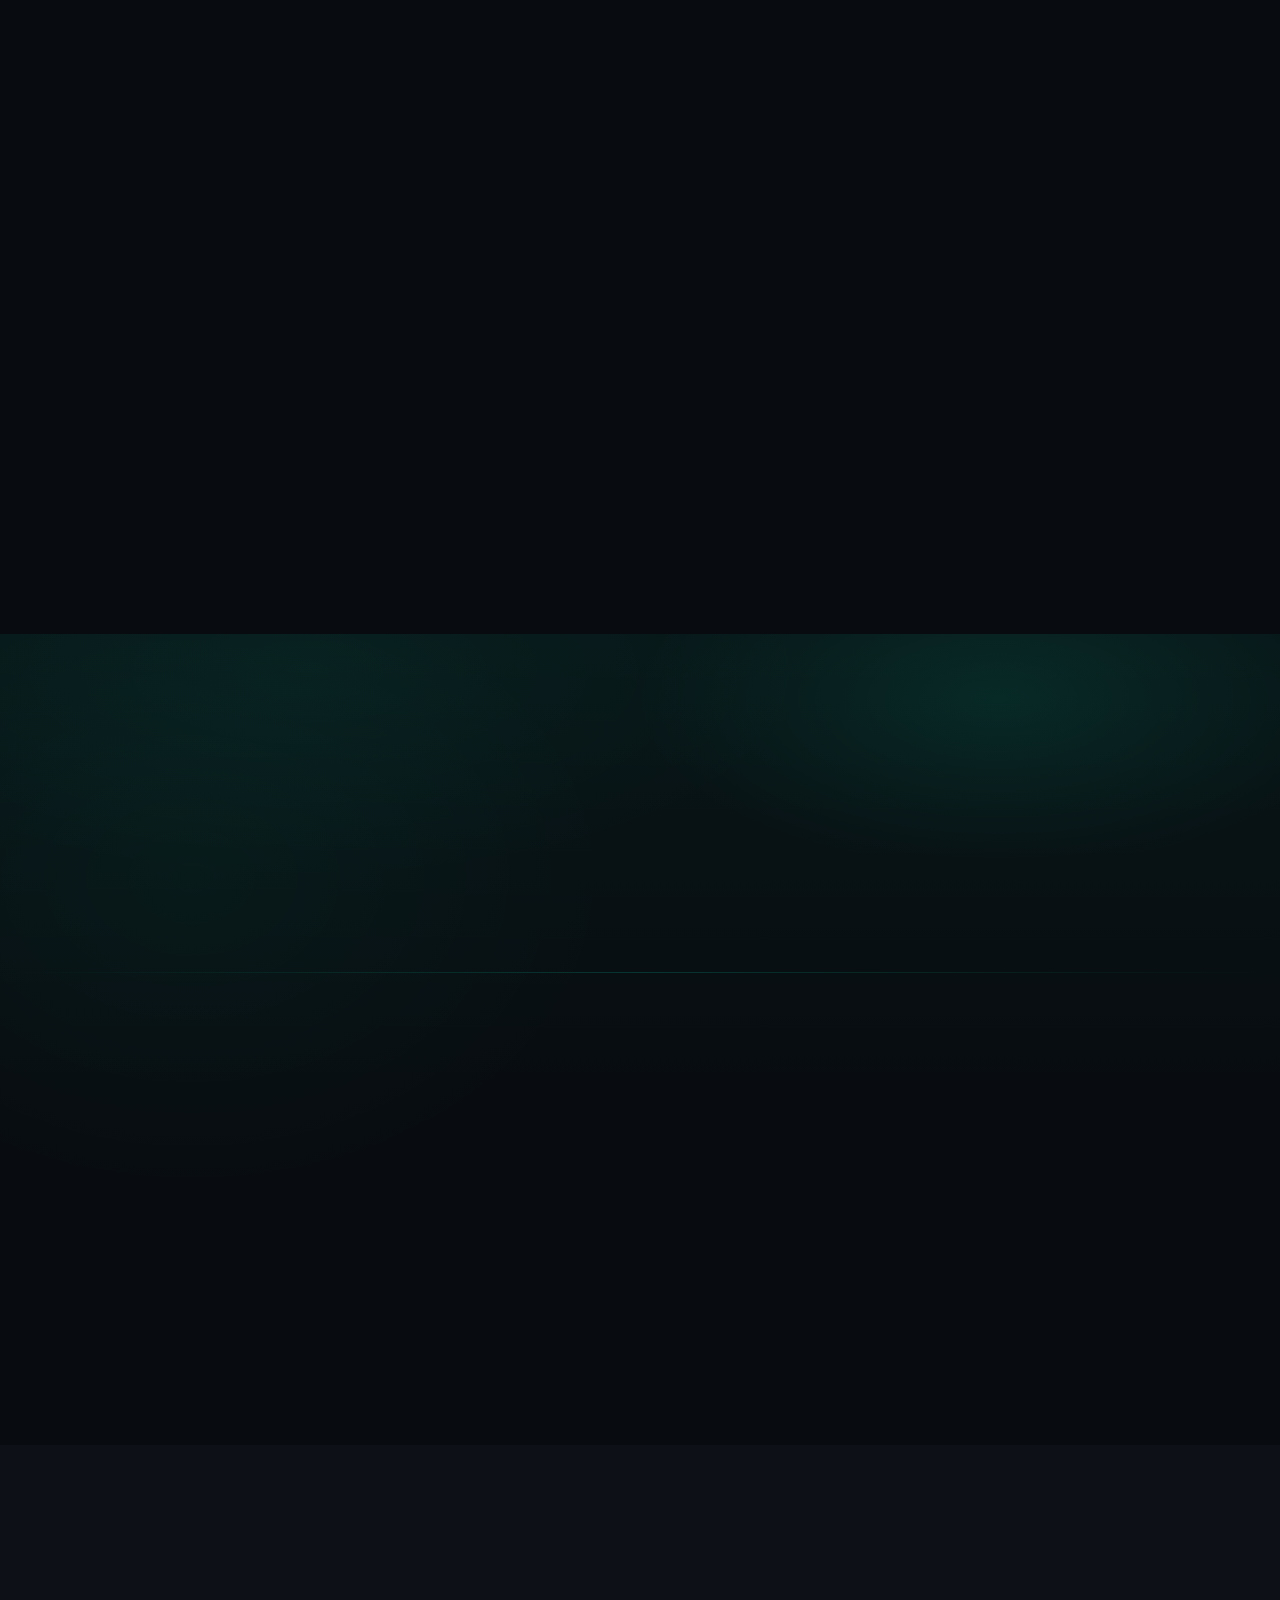
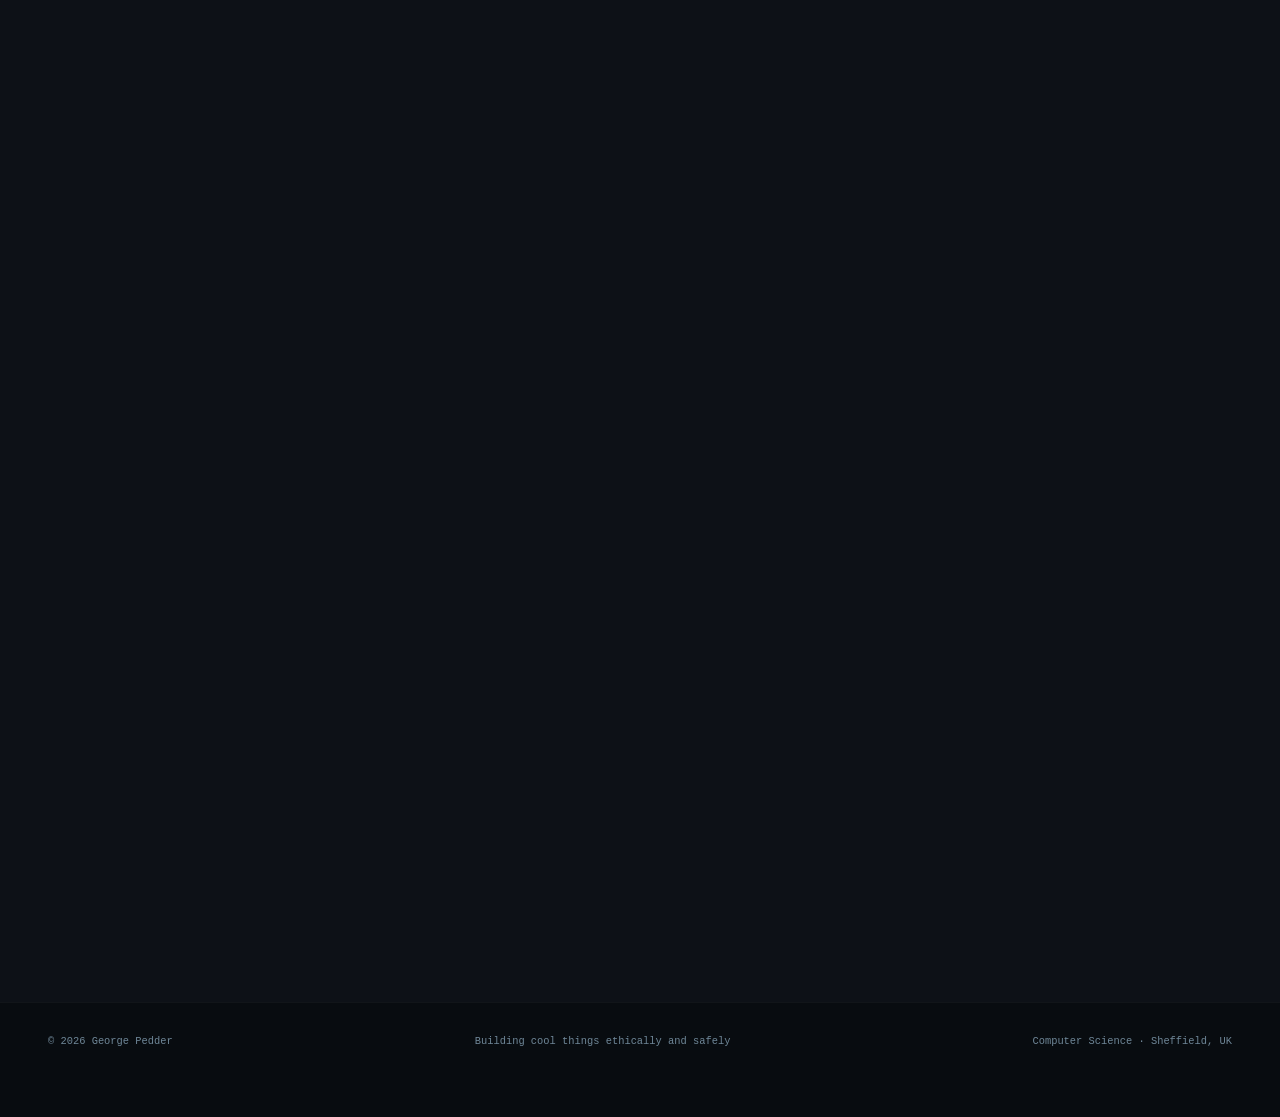
==== commit 3cb03cee: "improve security policy" ====
--- a/index.html
+++ b/index.html
@@ -3,7 +3,8 @@
 <head>
 <meta charset="UTF-8">
 <meta name="viewport" content="width=device-width, initial-scale=1.0">
-<meta http-equiv="Content-Security-Policy" content="default-src 'self'; script-src 'self' 'unsafe-inline' https://www.google.com/recaptcha/ https://www.gstatic.com/recaptcha/; style-src 'self' 'unsafe-inline' https://fonts.googleapis.com; font-src 'self' https://fonts.gstatic.com; img-src 'self' data:; connect-src 'self' https://formspree.io https://www.google.com/recaptcha/; frame-src https://www.google.com/recaptcha/; form-action 'self' https://formspree.io; base-uri 'self'; object-src 'none'">
+<meta http-equiv="Content-Security-Policy" content="default-src 'self'; script-src 'self' https://www.google.com/recaptcha/ https://www.gstatic.com/recaptcha/; style-src 'self' https://fonts.googleapis.com; font-src 'self' https://fonts.gstatic.com; img-src 'self' data:; connect-src 'self' https://formspree.io https://www.google.com/recaptcha/; frame-src https://www.google.com/recaptcha/; form-action 'self' https://formspree.io; base-uri 'self'; object-src 'none'">
+<meta name="referrer" content="strict-origin-when-cross-origin">
 <title>George Pedder - ML Engineer</title>
 <meta name="description" content="Portfolio of George Pedder - BSc Computer Science (Sheffield Hallam), incoming Met Office AI placement. Building AI, automation and data tools with a focus on responsible, explainable ML.">
 <meta name="author" content="George Pedder">
@@ -144,7 +145,7 @@
     <div class="met-badge">Incoming Placement · July 2026 - July 2027</div>
     <div class="section-label">// 01 · Placement</div>
     <h2 class="section-title">Met Office</h2>
-    <div class="divider" style="background: var(--leaf-glow);"></div>
+    <div class="divider divider--leaf-glow"></div>
     <p class="met-desc">
     Incoming Met Office placement focused on machine learning, automation and data-driven systems for weather and climate technology.</p>
     <div class="met-details">
@@ -416,7 +417,7 @@
     <div>
       <div class="section-label">// 03 · Hybrid AI System</div>
       <h2 class="section-title">Hybrid LLM + ML Recommendation System</h2>
-      <div class="divider" style="background: var(--racing-orange);"></div>
+      <div class="divider divider--racing-orange"></div>
       <p class="project-desc">
         A hybrid recommendation system for data-scarce domains, combining LLM-based input parsing,
         synthetic-data prototyping and feedback-driven personalisation. The system starts without real
@@ -640,32 +641,32 @@
 <!-- ═══ CERTIFICATIONS ═══════════════════════════════════════════════════ -->
 <section id="certifications">
   <div class="cert-sky-bg reveal" aria-hidden="true">
-    <span class="cert-bg-star" style="--x:9%; --y:18%; --s:3px; --star-d:0.55s; --star-final:1;"></span>
-    <span class="cert-bg-star" style="--x:16%; --y:9%; --s:2px; --star-d:0.70s; --star-final:0.85;"></span>
-    <span class="cert-bg-star" style="--x:24%; --y:24%; --s:2.4px; --star-d:0.85s; --star-final:0.95; --star-color:#9beae0;"></span>
-    <span class="cert-bg-star" style="--x:33%; --y:13%; --s:3.4px; --star-d:1.00s; --star-final:1;"></span>
-    <span class="cert-bg-star" style="--x:44%; --y:22%; --s:2.4px; --star-d:1.10s; --star-final:0.9;"></span>
-    <span class="cert-bg-star" style="--x:55%; --y:10%; --s:2.8px; --star-d:1.20s; --star-final:1; --star-color:#9beae0;"></span>
-    <span class="cert-bg-star" style="--x:66%; --y:19%; --s:2.2px; --star-d:1.30s; --star-final:0.85;"></span>
-    <span class="cert-bg-star" style="--x:78%; --y:29%; --s:2.6px; --star-d:1.45s; --star-final:0.95;"></span>
-    <span class="cert-bg-star" style="--x:88%; --y:14%; --s:2px; --star-d:0.65s; --star-final:0.7; --star-color:#9beae0;"></span>
-    <span class="cert-bg-star" style="--x:12%; --y:45%; --s:1.8px; --star-d:0.80s; --star-final:0.85;"></span>
-    <span class="cert-bg-star" style="--x:36%; --y:50%; --s:2px; --star-d:0.95s; --star-final:0.8;"></span>
-    <span class="cert-bg-star" style="--x:61%; --y:55%; --s:2.2px; --star-d:1.05s; --star-final:0.9; --star-color:#9beae0;"></span>
-    <span class="cert-bg-star" style="--x:82%; --y:48%; --s:1.8px; --star-d:1.25s; --star-final:0.75;"></span>
-    <span class="cert-bg-star" style="--x:5%; --y:32%; --s:1.6px; --star-d:0.58s; --star-final:0.72;"></span>
-    <span class="cert-bg-star" style="--x:21%; --y:38%; --s:2.1px; --star-d:0.74s; --star-final:0.82; --star-color:#9beae0;"></span>
-    <span class="cert-bg-star" style="--x:29%; --y:7%; --s:1.7px; --star-d:0.90s; --star-final:0.78;"></span>
-    <span class="cert-bg-star" style="--x:41%; --y:34%; --s:1.9px; --star-d:1.02s; --star-final:0.86;"></span>
-    <span class="cert-bg-star" style="--x:48%; --y:6%; --s:1.5px; --star-d:1.13s; --star-final:0.7; --star-color:#9beae0;"></span>
-    <span class="cert-bg-star" style="--x:52%; --y:43%; --s:2px; --star-d:1.18s; --star-final:0.82;"></span>
-    <span class="cert-bg-star" style="--x:69%; --y:7%; --s:1.8px; --star-d:1.28s; --star-final:0.76;"></span>
-    <span class="cert-bg-star" style="--x:73%; --y:39%; --s:2.1px; --star-d:1.34s; --star-final:0.88; --star-color:#9beae0;"></span>
-    <span class="cert-bg-star" style="--x:91%; --y:31%; --s:1.7px; --star-d:1.42s; --star-final:0.74;"></span>
-    <span class="cert-bg-star" style="--x:18%; --y:60%; --s:1.5px; --star-d:0.88s; --star-final:0.68;"></span>
-    <span class="cert-bg-star" style="--x:46%; --y:63%; --s:1.8px; --star-d:1.08s; --star-final:0.76; --star-color:#9beae0;"></span>
-    <span class="cert-bg-star" style="--x:70%; --y:64%; --s:1.6px; --star-d:1.22s; --star-final:0.72;"></span>
-    <span class="cert-bg-star" style="--x:93%; --y:57%; --s:2px; --star-d:1.48s; --star-final:0.82;"></span>
+    <span class="cert-bg-star" data-x="9%" data-y="18%" data-s="3px" data-star-d="0.55s" data-star-final="1"></span>
+    <span class="cert-bg-star" data-x="16%" data-y="9%" data-s="2px" data-star-d="0.70s" data-star-final="0.85"></span>
+    <span class="cert-bg-star" data-x="24%" data-y="24%" data-s="2.4px" data-star-d="0.85s" data-star-final="0.95" data-star-color="#9beae0"></span>
+    <span class="cert-bg-star" data-x="33%" data-y="13%" data-s="3.4px" data-star-d="1.00s" data-star-final="1"></span>
+    <span class="cert-bg-star" data-x="44%" data-y="22%" data-s="2.4px" data-star-d="1.10s" data-star-final="0.9"></span>
+    <span class="cert-bg-star" data-x="55%" data-y="10%" data-s="2.8px" data-star-d="1.20s" data-star-final="1" data-star-color="#9beae0"></span>
+    <span class="cert-bg-star" data-x="66%" data-y="19%" data-s="2.2px" data-star-d="1.30s" data-star-final="0.85"></span>
+    <span class="cert-bg-star" data-x="78%" data-y="29%" data-s="2.6px" data-star-d="1.45s" data-star-final="0.95"></span>
+    <span class="cert-bg-star" data-x="88%" data-y="14%" data-s="2px" data-star-d="0.65s" data-star-final="0.7" data-star-color="#9beae0"></span>
+    <span class="cert-bg-star" data-x="12%" data-y="45%" data-s="1.8px" data-star-d="0.80s" data-star-final="0.85"></span>
+    <span class="cert-bg-star" data-x="36%" data-y="50%" data-s="2px" data-star-d="0.95s" data-star-final="0.8"></span>
+    <span class="cert-bg-star" data-x="61%" data-y="55%" data-s="2.2px" data-star-d="1.05s" data-star-final="0.9" data-star-color="#9beae0"></span>
+    <span class="cert-bg-star" data-x="82%" data-y="48%" data-s="1.8px" data-star-d="1.25s" data-star-final="0.75"></span>
+    <span class="cert-bg-star" data-x="5%" data-y="32%" data-s="1.6px" data-star-d="0.58s" data-star-final="0.72"></span>
+    <span class="cert-bg-star" data-x="21%" data-y="38%" data-s="2.1px" data-star-d="0.74s" data-star-final="0.82" data-star-color="#9beae0"></span>
+    <span class="cert-bg-star" data-x="29%" data-y="7%" data-s="1.7px" data-star-d="0.90s" data-star-final="0.78"></span>
+    <span class="cert-bg-star" data-x="41%" data-y="34%" data-s="1.9px" data-star-d="1.02s" data-star-final="0.86"></span>
+    <span class="cert-bg-star" data-x="48%" data-y="6%" data-s="1.5px" data-star-d="1.13s" data-star-final="0.7" data-star-color="#9beae0"></span>
+    <span class="cert-bg-star" data-x="52%" data-y="43%" data-s="2px" data-star-d="1.18s" data-star-final="0.82"></span>
+    <span class="cert-bg-star" data-x="69%" data-y="7%" data-s="1.8px" data-star-d="1.28s" data-star-final="0.76"></span>
+    <span class="cert-bg-star" data-x="73%" data-y="39%" data-s="2.1px" data-star-d="1.34s" data-star-final="0.88" data-star-color="#9beae0"></span>
+    <span class="cert-bg-star" data-x="91%" data-y="31%" data-s="1.7px" data-star-d="1.42s" data-star-final="0.74"></span>
+    <span class="cert-bg-star" data-x="18%" data-y="60%" data-s="1.5px" data-star-d="0.88s" data-star-final="0.68"></span>
+    <span class="cert-bg-star" data-x="46%" data-y="63%" data-s="1.8px" data-star-d="1.08s" data-star-final="0.76" data-star-color="#9beae0"></span>
+    <span class="cert-bg-star" data-x="70%" data-y="64%" data-s="1.6px" data-star-d="1.22s" data-star-final="0.72"></span>
+    <span class="cert-bg-star" data-x="93%" data-y="57%" data-s="2px" data-star-d="1.48s" data-star-final="0.82"></span>
     <span class="cert-sky-line"></span>
   </div>
   <div class="cert-header">
@@ -673,7 +674,7 @@
       <div class="section-label reveal">// 05 · Certifications</div>
       <h2 class="section-title reveal">Verified Learning</h2>
       <div class="divider reveal"></div>
-      <p class="project-desc reveal" style="margin-bottom:0;">
+      <p class="project-desc reveal cert-header-desc">
         Recent credentials covering applied AI ethics, research tooling, machine learning practice and
         artificial intelligence fundamentals.
       </p>
@@ -746,7 +747,7 @@
 
 <!-- ═══ CONTACT ═══════════════════════════════════════════════════════════ -->
 <section id="contact">
-  <div class="section-label reveal" style="text-align:center; letter-spacing:0.4em;">// 06 · Get In Touch</div>
+  <div class="section-label reveal contact-section-label">// 06 · Get In Touch</div>
   <h2 class="contact-big reveal">Let's Build<br>Something.</h2>
   <p class="contact-sub reveal">
     Open to conversations about AI, automation, data analysis, ethical ML and useful software systems.
--- a/styles.css
+++ b/styles.css
@@ -334,6 +334,10 @@
     width: 60px; height: 1px;
     background: var(--cyan); margin: 2rem 0;
   }
+  .divider--leaf-glow { background: var(--leaf-glow); }
+  .divider--racing-orange { background: var(--racing-orange); }
+  .cert-header-desc { margin-bottom: 0; }
+  .contact-section-label { text-align: center; letter-spacing: 0.4em; }
 
   /* ─── MET OFFICE ────────────────────────────────────────────────────── */
   #met-office {
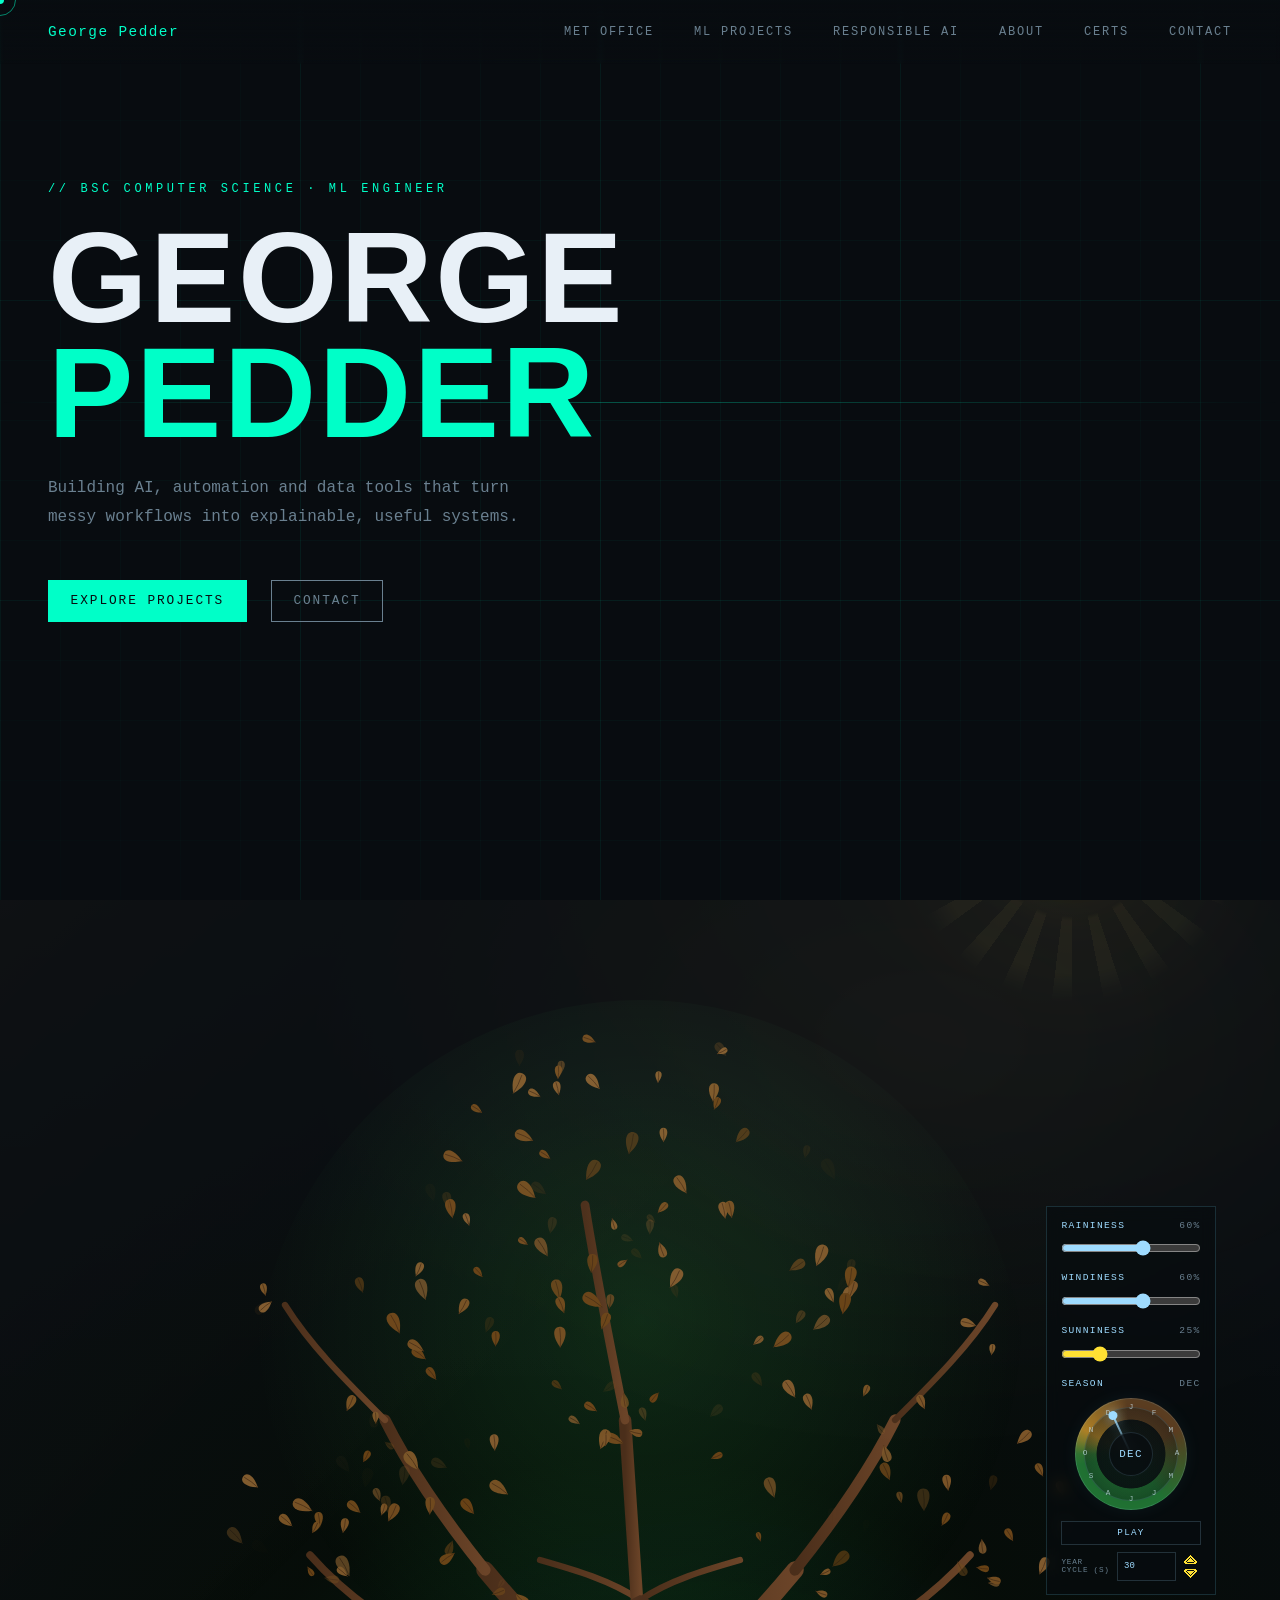
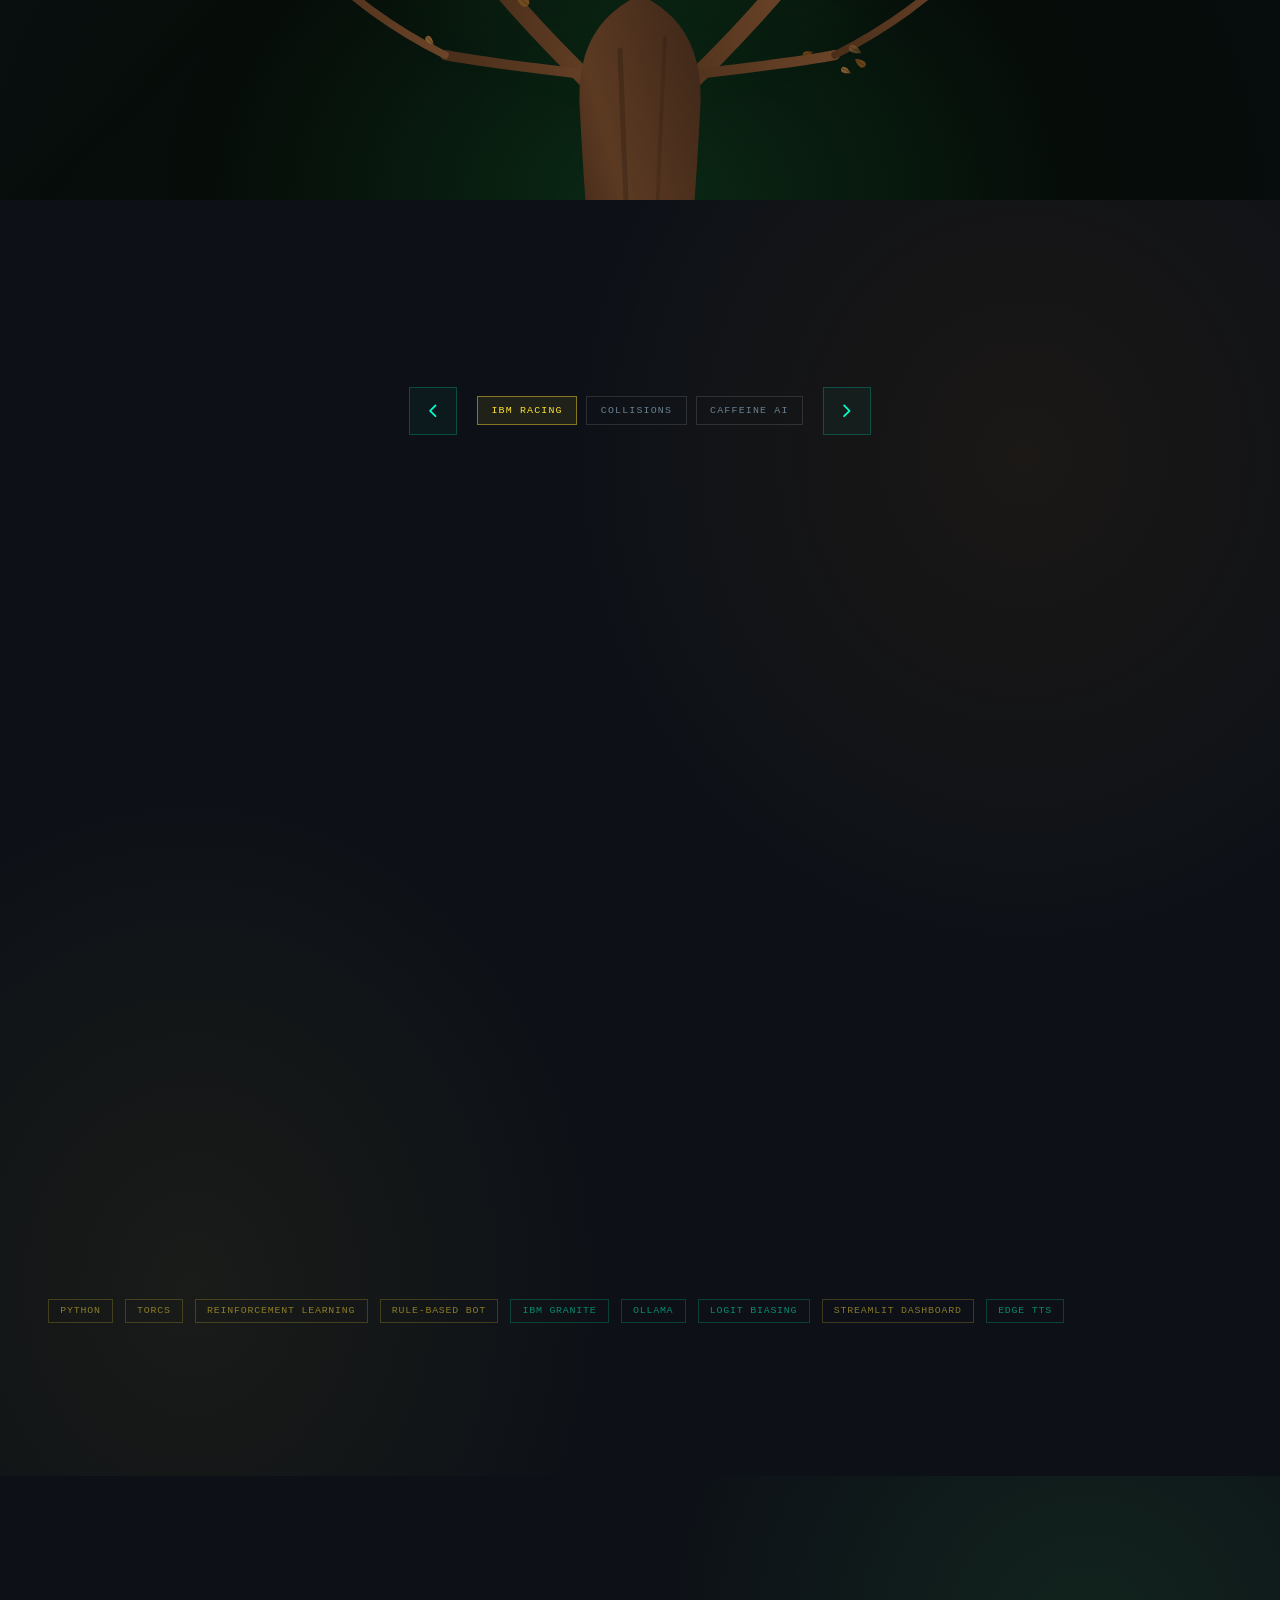
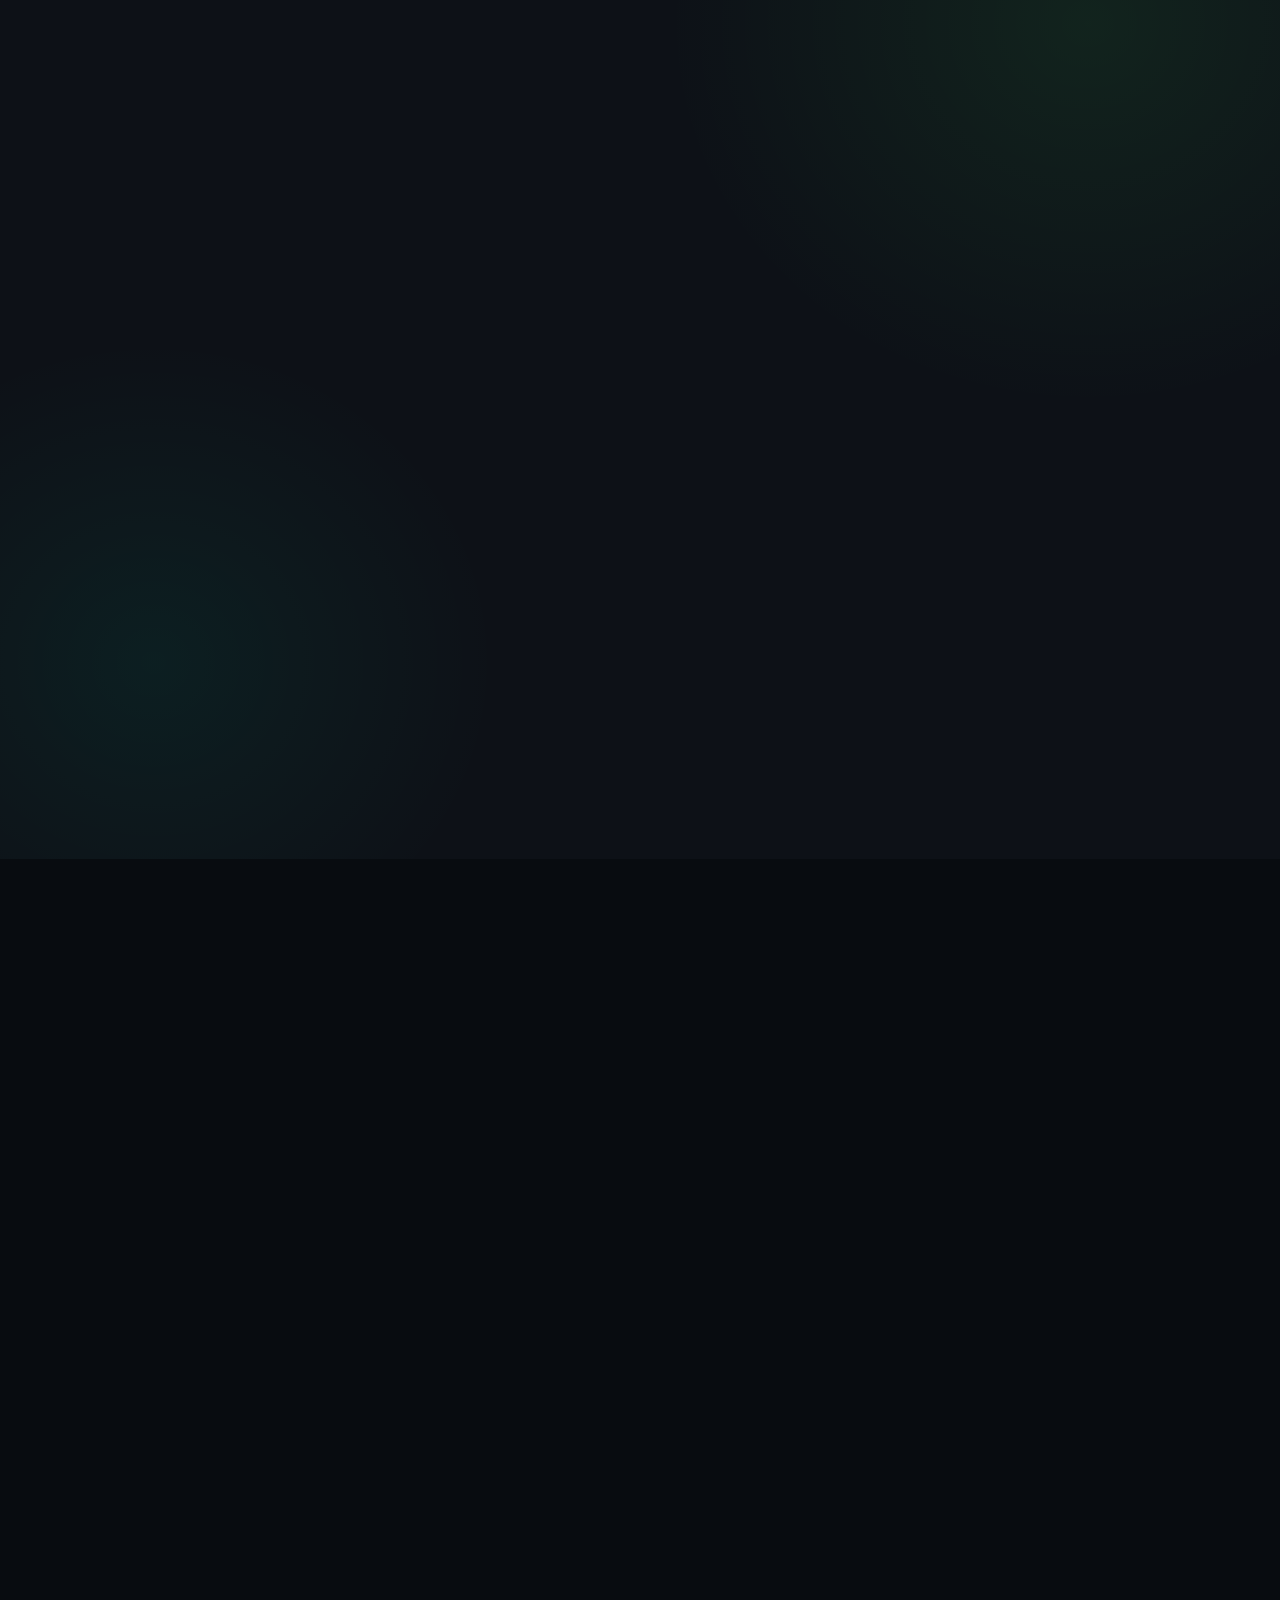
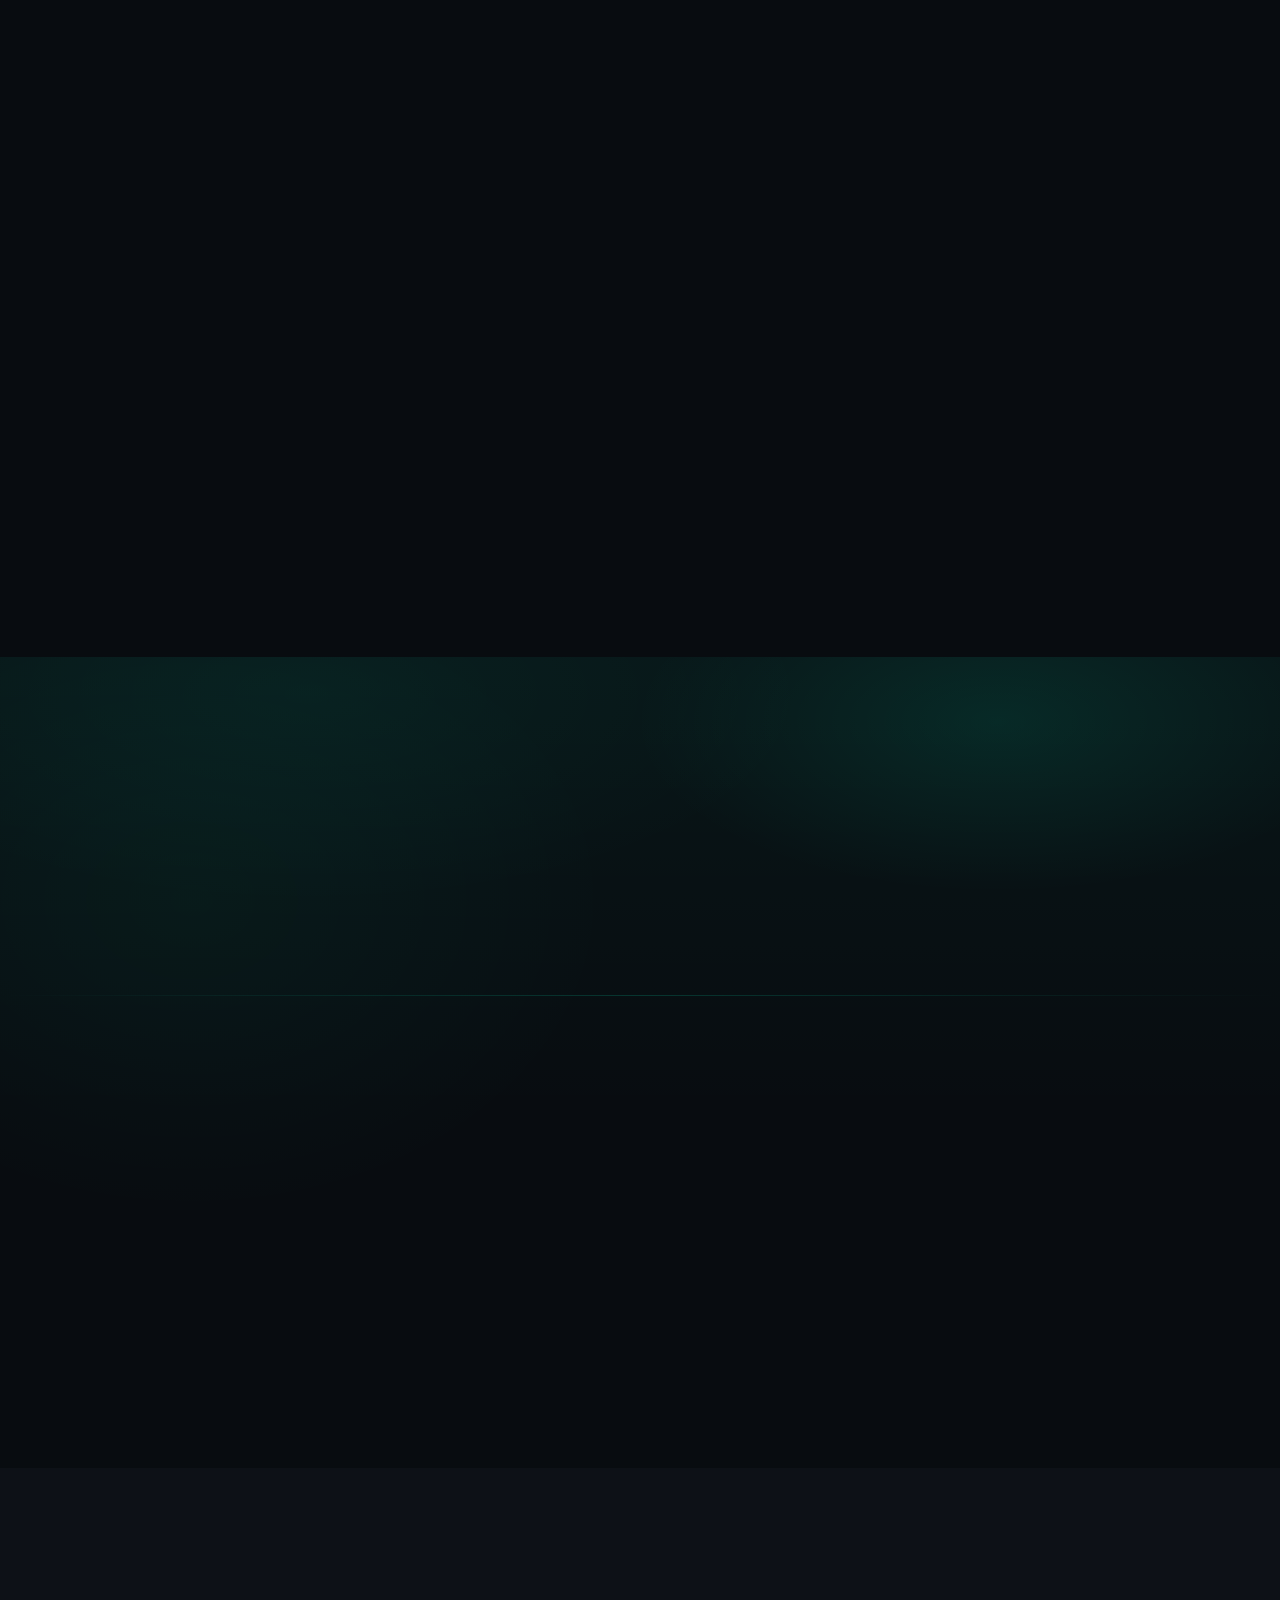
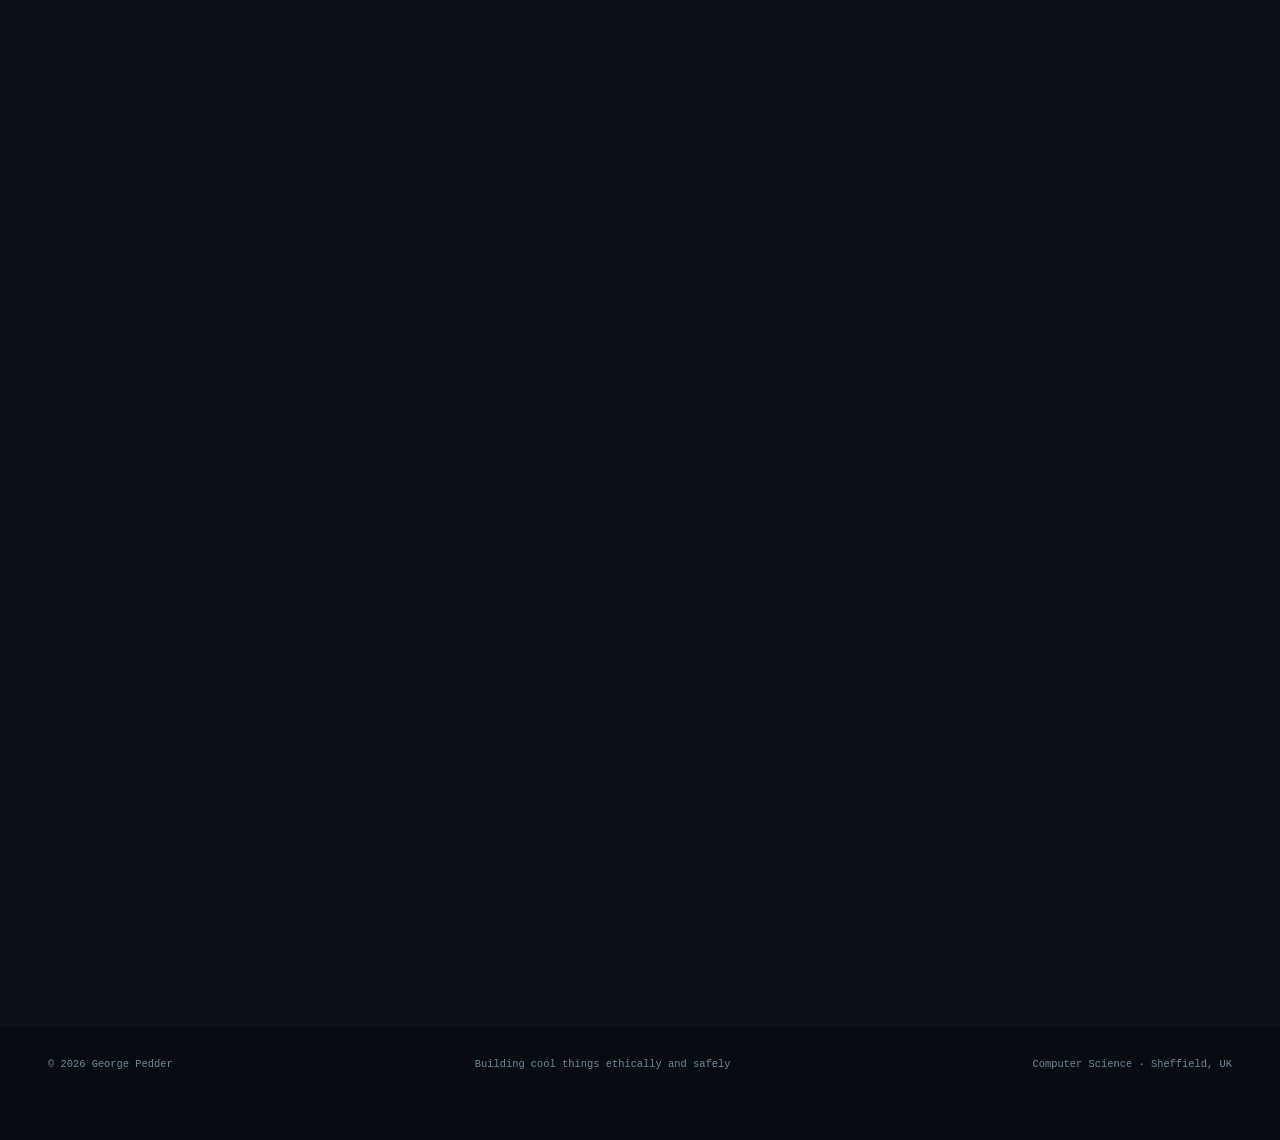
==== commit 3ded7e6c: "v2 complete" ====
--- a/index.html
+++ b/index.html
@@ -6,7 +6,7 @@
 <meta http-equiv="Content-Security-Policy" content="default-src 'self'; script-src 'self' https://www.google.com/recaptcha/ https://www.gstatic.com/recaptcha/; style-src 'self' https://fonts.googleapis.com; font-src 'self' https://fonts.gstatic.com; img-src 'self' data:; connect-src 'self' https://formspree.io https://www.google.com/recaptcha/; frame-src https://www.google.com/recaptcha/; form-action 'self' https://formspree.io; base-uri 'self'; object-src 'none'">
 <meta name="referrer" content="strict-origin-when-cross-origin">
 <title>George Pedder - ML Engineer</title>
-<meta name="description" content="Portfolio of George Pedder - BSc Computer Science (Sheffield Hallam), incoming Met Office AI placement. Building AI, automation and data tools with a focus on responsible, explainable ML.">
+<meta name="description" content="Portfolio of George Pedder - BSc Computer Science (Sheffield Hallam),  placement MLOps student at the Met Office. Building AI, automation and data tools with a focus on responsible, explainable ML.">
 <meta name="author" content="George Pedder">
 <meta name="theme-color" content="#080c10">
 <meta name="google-site-verification" content="PXgcBygTOKLgvVd3DhuC_QC_vo9mv8K2laDDUP0Y-pY" />
@@ -142,12 +142,12 @@
 <!-- ═══ MET OFFICE ════════════════════════════════════════════════════════ -->
 <section id="met-office">
   <div class="met-content reveal">
-    <div class="met-badge">Incoming Placement · July 2026 - July 2027</div>
+    <div class="met-badge">July 2026 - July 2027</div>
     <div class="section-label">// 01 · Placement</div>
     <h2 class="section-title">Met Office</h2>
     <div class="divider divider--leaf-glow"></div>
     <p class="met-desc">
-    Incoming Met Office placement focused on machine learning, automation and data-driven systems for weather and climate technology.</p>
+    Data Engineer Placement on the MLOps team at the Met Office focused on machine learning, automation and data-driven systems for weather and climate technology.</p>
     <div class="met-details">
       <div class="met-detail">Machine learning and automation in operational environments</div>
       <div class="met-detail">Data analysis and scalable workflow tooling</div>
@@ -161,29 +161,6 @@
     <div class="tree-sun" aria-hidden="true"></div>
     <div class="ground-glow"></div>
     <canvas id="tree-rain-canvas" aria-hidden="true"></canvas>
-    <div class="rain-controls" aria-label="Rain animation controls">
-      <div class="weather-control-row">
-        <label class="rain-control-label" for="raininess">
-          Raininess
-          <output id="raininess-value" for="raininess">60%</output>
-        </label>
-        <input class="rain-slider" id="raininess" type="range" min="0" max="100" step="5" value="60">
-      </div>
-      <div class="weather-control-row">
-        <label class="rain-control-label" for="windiness">
-          Windiness
-          <output id="windiness-value" for="windiness">60%</output>
-        </label>
-        <input class="wind-slider" id="windiness" type="range" min="0" max="100" step="5" value="60">
-      </div>
-      <div class="weather-control-row">
-        <label class="rain-control-label" for="sunniness">
-          Sunniness
-          <output id="sunniness-value" for="sunniness">0%</output>
-        </label>
-        <input class="sun-slider" id="sunniness" type="range" min="0" max="100" step="5" value="0">
-      </div>
-    </div>
     <svg id="tree-svg" viewBox="0 0 500 600" xmlns="http://www.w3.org/2000/svg">
       <defs>
         <linearGradient id="trunkGrad" x1="0%" y1="100%" x2="100%" y2="0%">
@@ -238,6 +215,83 @@
       <g id="leaves-layer"></g>
     </svg>
   </div>
+  <div class="rain-controls-anchor">
+    <div class="controls-sprite rain-controls-ghost" id="rain-controls-ghost" aria-hidden="true">
+      <span class="controls-sprite-layer controls-sprite-layer--head" aria-hidden="true"></span>
+      <span class="controls-sprite-layer controls-sprite-layer--overlap" aria-hidden="true"></span>
+      <span class="controls-sprite-layer controls-sprite-layer--body" aria-hidden="true"></span>
+    </div>
+    <div class="controls-sprite rain-controls-rabbit" id="rain-controls-rabbit" aria-hidden="true">
+      <span class="controls-sprite-layer controls-sprite-layer--head" aria-hidden="true"></span>
+      <span class="controls-sprite-layer controls-sprite-layer--overlap" aria-hidden="true"></span>
+      <span class="controls-sprite-layer controls-sprite-layer--body" aria-hidden="true"></span>
+    </div>
+    <div class="controls-sprite rain-controls-father" id="rain-controls-father" aria-hidden="true">
+      <span class="controls-sprite-layer controls-sprite-layer--head" aria-hidden="true"></span>
+      <span class="controls-sprite-layer controls-sprite-layer--overlap" aria-hidden="true"></span>
+      <span class="controls-sprite-layer controls-sprite-layer--body" aria-hidden="true"></span>
+    </div>
+    <div class="controls-sprite rain-controls-mother" id="rain-controls-mother" aria-hidden="true">
+      <span class="controls-sprite-layer controls-sprite-layer--head" aria-hidden="true"></span>
+      <span class="controls-sprite-layer controls-sprite-layer--overlap" aria-hidden="true"></span>
+      <span class="controls-sprite-layer controls-sprite-layer--body" aria-hidden="true"></span>
+    </div>
+    <div class="rain-controls" aria-label="Rain animation controls">
+    <div class="weather-control-row">
+      <label class="rain-control-label" for="raininess">
+        Raininess
+        <output id="raininess-value" for="raininess">60%</output>
+      </label>
+      <input class="rain-slider" id="raininess" type="range" min="0" max="100" step="5" value="60">
+    </div>
+    <div class="weather-control-row">
+      <label class="rain-control-label" for="windiness">
+        Windiness
+        <output id="windiness-value" for="windiness">60%</output>
+      </label>
+      <input class="wind-slider" id="windiness" type="range" min="0" max="100" step="5" value="60">
+    </div>
+    <div class="weather-control-row">
+      <label class="rain-control-label" for="sunniness">
+        Sunniness
+        <output id="sunniness-value" for="sunniness">0%</output>
+      </label>
+      <input class="sun-slider" id="sunniness" type="range" min="0" max="100" step="5" value="0">
+    </div>
+    <div class="weather-control-row">
+      <label class="rain-control-label" for="season">
+        Season
+        <output id="season-value" for="season">June</output>
+      </label>
+      <input id="season" type="hidden" value="6">
+      <div class="season-dial" id="season-dial" role="slider" tabindex="0" aria-label="Season" aria-valuemin="1" aria-valuemax="12" aria-valuenow="6" aria-valuetext="June">
+        <div class="season-dial-track" aria-hidden="true">
+          <span>J</span><span>F</span><span>M</span><span>A</span><span>M</span><span>J</span>
+          <span>J</span><span>A</span><span>S</span><span>O</span><span>N</span><span>D</span>
+        </div>
+        <div class="season-dial-hand" aria-hidden="true"></div>
+        <div class="season-dial-center" id="season-dial-label" aria-hidden="true">Jun</div>
+      </div>
+      <div class="season-debug" aria-label="Season animation debug controls">
+        <button class="season-debug-play" id="season-play" type="button">Play</button>
+        <label class="season-debug-speed" for="season-speed">
+          <span>Year cycle (s)</span>
+          <div class="season-speed-field">
+            <input id="season-speed" type="text" inputmode="numeric" maxlength="3" value="30">
+            <div class="season-speed-steppers">
+              <button class="season-speed-step" id="season-speed-up" type="button" aria-label="Increase speed">
+                <span class="season-speed-arrow" aria-hidden="true"></span>
+              </button>
+              <button class="season-speed-step" id="season-speed-down" type="button" aria-label="Decrease speed">
+                <span class="season-speed-arrow season-speed-arrow--down"></span>
+              </button>
+            </div>
+          </div>
+        </label>
+      </div>
+    </div>
+    </div>
+  </div>
 </section>
 
 <!-- ═══ ML PROJECTS CAROUSEL ═════════════════════════════════════════════ -->
@@ -552,12 +606,10 @@
     <div class="divider reveal"></div>
     <div class="about-text reveal">
       <p>
-        <p>
-          I'm a <strong>BSc Computer Science student at Sheffield Hallam University</strong>,
-          graduating in 2028, with a focus on machine learning, AI systems, automation and data-driven
-          software. My work centres on building systems that are reliable, explainable and practical in
-          real-world settings.
-        </p>
+        I'm a <strong>BSc Computer Science student at Sheffield Hallam University</strong>,
+        graduating in 2028, with a focus on machine learning, AI systems, automation and data-driven
+        software. My work centres on building systems that are reliable, explainable and practical in
+        real-world settings.
       </p>
       <p>
         I've built ML pipelines, reinforcement learning agents, interactive dashboards and structured
@@ -588,7 +640,7 @@
       <div class="t-dot"></div>
       <div class="t-date">July 2026 - July 2027</div>
       <div class="t-title">Met Office Placement</div>
-      <div class="t-desc">Incoming Met Office placement focused on machine learning, automation and data-driven systems for weather and climate technology.</div>
+      <div class="t-desc">Data Engineeer Placement on the MLOps team at the Met Office focused on machine learning, automation and data-driven systems for weather and climate technology.</div>
     </div>
     <div class="t-item">
       <div class="t-dot"></div>
--- a/styles.css
+++ b/styles.css
@@ -1,3 +1,7 @@
+@import url('sprites/rabbit-sprite.css');
+@import url('sprites/father-sprite.css');
+@import url('sprites/mother-sprite.css');
+
 *, *::before, *::after { box-sizing: border-box; margin: 0; padding: 0; }
 
   :root {
@@ -34,7 +38,11 @@
 
   /* CUSTOM CURSOR - only on devices with a precise pointer (mouse / trackpad) */
   @media (pointer: fine) {
-    body { cursor: none; }
+    body.custom-cursor-active { cursor: none; }
+    body:not(.custom-cursor-active) .cursor,
+    body:not(.custom-cursor-active) .cursor-ring {
+      display: none;
+    }
   }
   @media (pointer: coarse), (hover: none) {
     .cursor, .cursor-ring { display: none; }
@@ -498,17 +506,118 @@
     mix-blend-mode: screen;
     opacity: 0.62;
   }
-  .rain-controls {
-    position: absolute;
-    z-index: 4;
+  .rain-controls-anchor {
+    position: absolute;
     right: clamp(1rem, 5vw, 5rem);
     top: 34%;
     width: 170px;
+    pointer-events: none;
+  }
+  .rain-controls {
+    position: relative;
+    z-index: 4;
+    width: 100%;
     padding: 0.8rem 0.9rem;
     border: 1px solid rgba(120,220,255,0.16);
     background: rgba(8,12,16,0.62);
     backdrop-filter: blur(8px);
     pointer-events: auto;
+    overflow: visible;
+  }
+  .controls-sprite {
+    position: absolute;
+    left: 50%;
+    bottom: calc(100% - var(--sprite-body-height) * var(--sprite-scale) + var(--sprite-lift, 0px));
+    width: calc(var(--sprite-art-width) * var(--sprite-scale));
+    height: calc(var(--sprite-art-height) * var(--sprite-scale));
+    z-index: 0;
+    transform: translateX(-50%) translateY(calc(100% + var(--sprite-offset-y)));
+    opacity: 0;
+    visibility: hidden;
+    pointer-events: none;
+    transition:
+      transform 0.5s cubic-bezier(0.4, 0, 0.2, 1),
+      opacity 0.45s ease,
+      visibility 0s linear 0.5s;
+  }
+  .controls-sprite.is-visible {
+    transform: translateX(-50%) translateY(var(--sprite-offset-y));
+    opacity: 1;
+    visibility: visible;
+    transition:
+      transform 0.5s cubic-bezier(0.4, 0, 0.2, 1),
+      opacity 0.45s ease,
+      visibility 0s;
+  }
+  .controls-sprite-layer {
+    position: absolute;
+    left: 0;
+    width: 100%;
+    overflow: hidden;
+    pointer-events: none;
+  }
+  .controls-sprite-layer--head {
+    top: 0;
+    height: calc(var(--sprite-head-height) * var(--sprite-scale) - var(--sprite-offset-y));
+  }
+  .controls-sprite-layer--overlap {
+    top: calc(var(--sprite-head-height) * var(--sprite-scale) - var(--sprite-offset-y));
+    height: var(--sprite-offset-y);
+    opacity: var(--sprite-behind-opacity);
+  }
+  .controls-sprite-layer--body {
+    top: calc(var(--sprite-head-height) * var(--sprite-scale));
+    height: calc(var(--sprite-body-height) * var(--sprite-scale));
+    opacity: var(--sprite-behind-opacity);
+  }
+  .controls-sprite-layer::before {
+    content: '';
+    position: absolute;
+    left: 0;
+    top: 0;
+    width: 10px;
+    height: 10px;
+    transform: scale(var(--sprite-scale));
+    transform-origin: 0 0;
+    box-shadow: var(--sprite-pixels);
+  }
+  .controls-sprite-layer--overlap::before {
+    top: calc(-1 * (var(--sprite-head-height) * var(--sprite-scale) - var(--sprite-offset-y)));
+  }
+  .controls-sprite-layer--body::before {
+    top: calc(-1 * var(--sprite-head-height) * var(--sprite-scale));
+  }
+  @media (prefers-reduced-motion: reduce) {
+    .controls-sprite,
+    .controls-sprite.is-visible {
+      transition: none;
+    }
+  }
+  .rain-controls-ghost {
+    --sprite-scale: 0.5667;
+    --sprite-offset-y: 5px;
+    --sprite-behind-opacity: 0.2;
+    --sprite-art-width: 150px;
+    --sprite-art-height: 160px;
+    --sprite-head-height: 90px;
+    --sprite-body-height: 70px;
+    --sprite-pixels:
+      50px 0 0 0 #fff, 60px 0 0 0 #fff, 70px 0 0 0 #fff, 80px 0 0 0 #fff, 90px 0 0 0 #fff,
+      40px 10px 0 0 #fff, 50px 10px 0 0 #fff, 60px 10px 0 0 #fff, 70px 10px 0 0 #fff, 80px 10px 0 0 #fff, 90px 10px 0 0 #fff, 100px 10px 0 0 #fff,
+      40px 20px 0 0 #fff, 50px 20px 0 0 #fff, 60px 20px 0 0 #000, 70px 20px 0 0 #fff, 80px 20px 0 0 #fff, 90px 20px 0 0 #000, 100px 20px 0 0 #fff, 110px 20px 0 0 #fff,
+      40px 30px 0 0 #fff, 50px 30px 0 0 #fff, 60px 30px 0 0 #000, 70px 30px 0 0 #000, 80px 30px 0 0 #fff, 90px 30px 0 0 #000, 100px 30px 0 0 #000, 110px 30px 0 0 #fff,
+      40px 40px 0 0 #607d8b, 50px 40px 0 0 #607d8b, 60px 40px 0 0 #fff, 70px 40px 0 0 #fff, 80px 40px 0 0 #fff, 90px 40px 0 0 #fff, 100px 40px 0 0 #fff, 110px 40px 0 0 #fff,
+      10px 50px 0 0 #fff, 20px 50px 0 0 #fff, 30px 50px 0 0 #fff, 40px 50px 0 0 #fff, 50px 50px 0 0 #607d8b, 60px 50px 0 0 #fff, 70px 50px 0 0 #000, 80px 50px 0 0 #000, 90px 50px 0 0 #fff, 100px 50px 0 0 #fff, 110px 50px 0 0 #fff, 120px 50px 0 0 #fff, 130px 50px 0 0 #fff,
+      0 60px 0 0 #fff, 10px 60px 0 0 #fff, 20px 60px 0 0 #fff, 30px 60px 0 0 #fff, 40px 60px 0 0 #fff, 50px 60px 0 0 #607d8b, 60px 60px 0 0 #fff, 70px 60px 0 0 #000, 80px 60px 0 0 #000, 90px 60px 0 0 #fff, 100px 60px 0 0 #fff, 110px 60px 0 0 #fff, 120px 60px 0 0 #fff, 130px 60px 0 0 #fff, 140px 60px 0 0 #fff,
+      0 70px 0 0 #fff, 10px 70px 0 0 #fff, 20px 70px 0 0 #fff, 30px 70px 0 0 #fff, 40px 70px 0 0 #fff, 50px 70px 0 0 #607d8b, 60px 70px 0 0 #fff, 70px 70px 0 0 #fff, 80px 70px 0 0 #fff, 90px 70px 0 0 #fff, 100px 70px 0 0 #fff, 110px 70px 0 0 #fff, 120px 70px 0 0 #fff, 130px 70px 0 0 #fff, 140px 70px 0 0 #fff,
+      0 80px 0 0 #607d8b, 10px 80px 0 0 #607d8b, 20px 80px 0 0 #607d8b, 30px 80px 0 0 #607d8b, 40px 80px 0 0 #607d8b, 50px 80px 0 0 #fff, 60px 80px 0 0 #fff, 70px 80px 0 0 #fff, 80px 80px 0 0 #fff, 90px 80px 0 0 #fff, 100px 80px 0 0 #fff, 110px 80px 0 0 #fff, 120px 80px 0 0 #fff, 130px 80px 0 0 #fff, 140px 80px 0 0 #fff,
+      50px 90px 0 0 #fff, 60px 90px 0 0 #fff, 70px 90px 0 0 #fff, 80px 90px 0 0 #fff, 90px 90px 0 0 #fff, 100px 90px 0 0 #fff, 110px 90px 0 0 #fff, 120px 90px 0 0 #fff, 130px 90px 0 0 #fff,
+      60px 100px 0 0 #fff, 70px 100px 0 0 #fff, 80px 100px 0 0 #fff, 90px 100px 0 0 #fff, 100px 100px 0 0 #fff, 110px 100px 0 0 #fff, 120px 100px 0 0 #fff, 130px 100px 0 0 #fff,
+      60px 110px 0 0 #fff, 70px 110px 0 0 #fff, 80px 110px 0 0 #fff, 90px 110px 0 0 #fff, 100px 110px 0 0 #fff, 110px 110px 0 0 #fff, 120px 110px 0 0 #fff, 130px 110px 0 0 #fff,
+      50px 120px 0 0 #fff, 60px 120px 0 0 #fff, 70px 120px 0 0 #fff, 80px 120px 0 0 #fff, 90px 120px 0 0 #fff, 100px 120px 0 0 #fff, 110px 120px 0 0 #fff, 120px 120px 0 0 #fff,
+      40px 130px 0 0 #fff, 50px 130px 0 0 #fff, 60px 130px 0 0 #fff, 70px 130px 0 0 #fff, 80px 130px 0 0 #fff, 90px 130px 0 0 #fff, 100px 130px 0 0 #fff, 110px 130px 0 0 #fff, 120px 130px 0 0 #fff,
+      50px 140px 0 0 #fff, 60px 140px 0 0 #fff, 70px 140px 0 0 #fff, 80px 140px 0 0 #fff, 90px 140px 0 0 #fff, 100px 140px 0 0 #fff, 110px 140px 0 0 #fff,
+      70px 150px 0 0 #fff, 80px 150px 0 0 #fff, 90px 150px 0 0 #fff, 100px 150px 0 0 #fff;
   }
   .weather-control-row + .weather-control-row { margin-top: 0.75rem; }
   .rain-control-label {
@@ -530,6 +639,215 @@
     accent-color: #9edbff;
   }
   .sun-slider { accent-color: var(--racing-yellow); }
+  .season-dial {
+    --season-angle: 150deg;
+    position: relative;
+    width: 112px;
+    aspect-ratio: 1;
+    margin: 0.1rem auto 0;
+    border-radius: 50%;
+    cursor: grab;
+    touch-action: none;
+    background:
+      radial-gradient(circle at 50% 50%, rgba(8,12,16,0.92) 0 43%, transparent 44%),
+      conic-gradient(
+        from 0deg,
+        rgb(91,58,32) 0deg 63deg,
+        rgb(81,66,34) 75deg,
+        rgb(60,87,41) 105deg,
+        rgb(32,111,50) 144deg 258deg,
+        rgb(48,113,49) 270deg,
+        rgb(126,120,43) 285deg,
+        rgb(174,126,38) 297deg,
+        rgb(154,109,37) 315deg,
+        rgb(110,73,34) 345deg,
+        rgb(91,58,32) 355.5deg 360deg
+      );
+    box-shadow:
+      inset 0 0 0 1px rgba(158,219,255,0.15),
+      inset 0 0 18px rgba(74,255,106,0.05),
+      0 0 18px rgba(120,220,255,0.06);
+  }
+  .season-dial:active { cursor: grabbing; }
+  .season-dial:focus-visible {
+    outline: 1px solid rgba(158,219,255,0.9);
+    outline-offset: 4px;
+  }
+  .season-dial::before {
+    content: '';
+    position: absolute;
+    inset: 9px;
+    border-radius: 50%;
+    border: 1px solid rgba(158,219,255,0.14);
+    background: radial-gradient(circle, rgba(74,255,106,0.04), rgba(8,12,16,0.5));
+  }
+  .season-dial-track {
+    position: absolute;
+    inset: 0;
+    border-radius: 50%;
+    font-family: 'Space Mono', monospace;
+    font-size: 0.48rem;
+    line-height: 1;
+    color: rgba(210,235,245,0.72);
+    letter-spacing: 0;
+  }
+  .season-dial-track span {
+    position: absolute;
+    left: 50%;
+    top: 50%;
+    width: 1em;
+    height: 1em;
+    margin: -0.5em;
+    text-align: center;
+    transform: rotate(calc((var(--i) - 1) * 30deg)) translateY(-46px) rotate(calc((var(--i) - 1) * -30deg));
+  }
+  .season-dial-track span:nth-child(1) { --i: 1; }
+  .season-dial-track span:nth-child(2) { --i: 2; }
+  .season-dial-track span:nth-child(3) { --i: 3; }
+  .season-dial-track span:nth-child(4) { --i: 4; }
+  .season-dial-track span:nth-child(5) { --i: 5; }
+  .season-dial-track span:nth-child(6) { --i: 6; }
+  .season-dial-track span:nth-child(7) { --i: 7; }
+  .season-dial-track span:nth-child(8) { --i: 8; }
+  .season-dial-track span:nth-child(9) { --i: 9; }
+  .season-dial-track span:nth-child(10) { --i: 10; }
+  .season-dial-track span:nth-child(11) { --i: 11; }
+  .season-dial-track span:nth-child(12) { --i: 12; }
+  .season-dial-hand {
+    position: absolute;
+    left: 50%;
+    top: 50%;
+    width: 2px;
+    height: 43px;
+    border-radius: 999px;
+    background: linear-gradient(to bottom, rgba(158,219,255,0.95), rgba(158,219,255,0.12));
+    box-shadow: 0 0 12px rgba(158,219,255,0.35);
+    transform: translate(-50%, -100%) rotate(var(--season-angle));
+    transform-origin: 50% 100%;
+  }
+  .season-dial-hand::before {
+    content: '';
+    position: absolute;
+    left: 50%;
+    top: -4px;
+    width: 9px;
+    height: 9px;
+    transform: translateX(-50%);
+    border-radius: 50%;
+    background: #9edbff;
+    box-shadow: 0 0 12px rgba(158,219,255,0.7);
+  }
+  .season-dial-center {
+    position: absolute;
+    inset: 34px;
+    display: grid;
+    place-items: center;
+    border-radius: 50%;
+    border: 1px solid rgba(158,219,255,0.14);
+    background: rgba(8,12,16,0.76);
+    color: #9edbff;
+    font-family: 'Space Mono', monospace;
+    font-size: 0.68rem;
+    letter-spacing: 0.12em;
+    text-transform: uppercase;
+  }
+  .season-debug {
+    display: grid;
+    grid-template-columns: 1fr;
+    gap: 0.45rem;
+    margin-top: 0.65rem;
+    font-family: 'Space Mono', monospace;
+  }
+  .season-debug-play,
+  .season-debug-speed input {
+    width: 100%;
+    border: 1px solid rgba(158,219,255,0.18);
+    background: rgba(8,12,16,0.72);
+    color: #9edbff;
+    font-family: inherit;
+  }
+  .season-debug-play {
+    padding: 0.35rem 0.45rem;
+    cursor: pointer;
+    font-size: 0.58rem;
+    letter-spacing: 0.14em;
+    text-transform: uppercase;
+  }
+  .season-debug-play.is-playing {
+    color: #071014;
+    background: #9edbff;
+  }
+  .season-debug-speed {
+    display: grid;
+    grid-template-columns: 1fr 5.2rem;
+    align-items: center;
+    gap: 0.45rem;
+    color: var(--muted);
+    font-size: 0.48rem;
+    letter-spacing: 0.1em;
+    text-transform: uppercase;
+  }
+  .season-speed-field {
+    display: grid;
+    grid-template-columns: 1fr auto;
+    gap: 0.2rem;
+    align-items: stretch;
+  }
+  .season-debug-speed input {
+    padding: 0.28rem 0.35rem;
+    font-size: 0.56rem;
+  }
+  .season-speed-steppers {
+    display: grid;
+    grid-template-rows: 1fr 1fr;
+    gap: 0.12rem;
+  }
+  .season-speed-step {
+    width: 1.35rem;
+    min-height: 0.85rem;
+    padding: 0;
+    border: none;
+    background: transparent;
+    cursor: pointer;
+    display: flex;
+    align-items: center;
+    justify-content: center;
+    overflow: hidden;
+  }
+  .season-speed-step:hover {
+    background: rgba(158,219,255,0.08);
+  }
+  .season-speed-arrow {
+    display: block;
+    width: 12px;
+    height: 8px;
+    position: relative;
+    flex-shrink: 0;
+    margin: auto;
+  }
+  .season-speed-arrow::before {
+    content: '';
+    position: absolute;
+    top: 50%;
+    left: 50%;
+    width: 10px;
+    height: 10px;
+    transform: translate(-6px, -4px) scale(0.1);
+    transform-origin: 0 0;
+    box-shadow:
+      60px 0 0 0 #ffe033, 50px 10px 0 0 #ffe033, 60px 10px 0 0 #ffe033, 70px 10px 0 0 #ffe033,
+      40px 20px 0 0 #ffe033, 50px 20px 0 0 #ffe033, 70px 20px 0 0 #ffe033, 80px 20px 0 0 #ffe033,
+      30px 30px 0 0 #ffe033, 40px 30px 0 0 #ffe033, 60px 30px 0 0 #ffe033, 80px 30px 0 0 #ffe033, 90px 30px 0 0 #ffe033,
+      20px 40px 0 0 #ffe033, 30px 40px 0 0 #ffe033, 50px 40px 0 0 #ffe033, 60px 40px 0 0 #ffe033, 70px 40px 0 0 #ffe033, 90px 40px 0 0 #ffe033, 100px 40px 0 0 #ffe033,
+      10px 50px 0 0 #ffe033, 20px 50px 0 0 #ffe033, 40px 50px 0 0 #ffe033, 50px 50px 0 0 #ffe033, 60px 50px 0 0 #ffe033, 70px 50px 0 0 #ffe033, 80px 50px 0 0 #ffe033, 100px 50px 0 0 #ffe033, 110px 50px 0 0 #ffe033,
+      0 60px 0 0 #ffe033, 10px 60px 0 0 #ffe033, 30px 60px 0 0 #ffe033, 40px 60px 0 0 #ffe033, 50px 60px 0 0 #ffe033, 60px 60px 0 0 #ffe033, 70px 60px 0 0 #ffe033, 80px 60px 0 0 #ffe033, 90px 60px 0 0 #ffe033, 110px 60px 0 0 #ffe033, 120px 60px 0 0 #ffe033,
+      0 70px 0 0 #ffe033, 10px 70px 0 0 #ffe033, 20px 70px 0 0 #ffe033, 100px 70px 0 0 #ffe033, 110px 70px 0 0 #ffe033, 120px 70px 0 0 #ffe033,
+      10px 80px 0 0 #ffe033, 20px 80px 0 0 #ffe033, 30px 80px 0 0 #ffe033, 40px 80px 0 0 #ffe033, 50px 80px 0 0 #ffe033, 60px 80px 0 0 #ffe033, 70px 80px 0 0 #ffe033, 80px 80px 0 0 #ffe033, 90px 80px 0 0 #ffe033, 100px 80px 0 0 #ffe033, 110px 80px 0 0 #ffe033;
+  }
+  .season-speed-arrow--down {
+    transform: translateX(1px) rotate(180deg);
+    transform-origin: center center;
+  }
   @media (max-width: 900px) {
     .rain-controls {
       right: 1rem;
@@ -537,6 +855,10 @@
       bottom: 7rem;
       width: 150px;
     }
+    .season-dial { width: 100px; }
+    .season-dial-track span {
+      transform: rotate(calc((var(--i) - 1) * 30deg)) translateY(-41px) rotate(calc((var(--i) - 1) * -30deg));
+    }
   }
   .tree-canopy-glow {
     pointer-events: none;
@@ -585,6 +907,7 @@
   .leaf {
     cursor: pointer;
     pointer-events: all;
+    transition: opacity 0.38s ease;
   }
   .leaf .leaf-body {
     transition: fill 0.3s ease, opacity 0.3s ease;
@@ -599,11 +922,11 @@
     pointer-events: all;
   }
   .leaf.lit .leaf-body {
-    fill: var(--leaf-glow) !important;
+    fill: var(--leaf-hover-fill, var(--leaf-glow)) !important;
     opacity: 1;
   }
   .leaf.lit .leaf-vein {
-    stroke: rgba(200,255,210,0.7);
+    stroke: var(--leaf-hover-vein, rgba(200,255,210,0.7));
     opacity: 1;
   }
   .ground-glow {
@@ -1611,9 +1934,9 @@
     }
 
     #met-office {
-      min-height: 920px;
+      min-height: 1080px;
       padding-top: 6.5rem;
-      padding-bottom: 20rem;
+      padding-bottom: 19rem;
     }
 
     .met-content {
@@ -1644,12 +1967,12 @@
     }
 
     .rain-controls {
-      left: calc(50% + 50vw - min(170px, calc(100vw - 3rem)) - 1.5rem);
+      left: 50%;
       right: auto;
-      top: auto;
-      bottom: 1.5rem;
+      top: 41rem;
+      bottom: auto;
       width: min(170px, calc(100vw - 3rem));
-      transform: none;
+      transform: translateX(-50%);
     }
 
     .carousel-nav {
@@ -1826,8 +2149,8 @@
     }
 
     #met-office {
-      min-height: 900px;
-      padding-bottom: 18rem;
+      min-height: 1080px;
+      padding-bottom: 19rem;
     }
 
     .tree-container {
@@ -1838,8 +2161,9 @@
     }
 
     .rain-controls {
-      left: calc(50% + 50vw - min(170px, calc(100vw - 2rem)) - 1rem);
-      bottom: 1rem;
+      left: 50%;
+      top: 41.5rem;
+      bottom: auto;
       width: min(170px, calc(100vw - 2rem));
     }
 
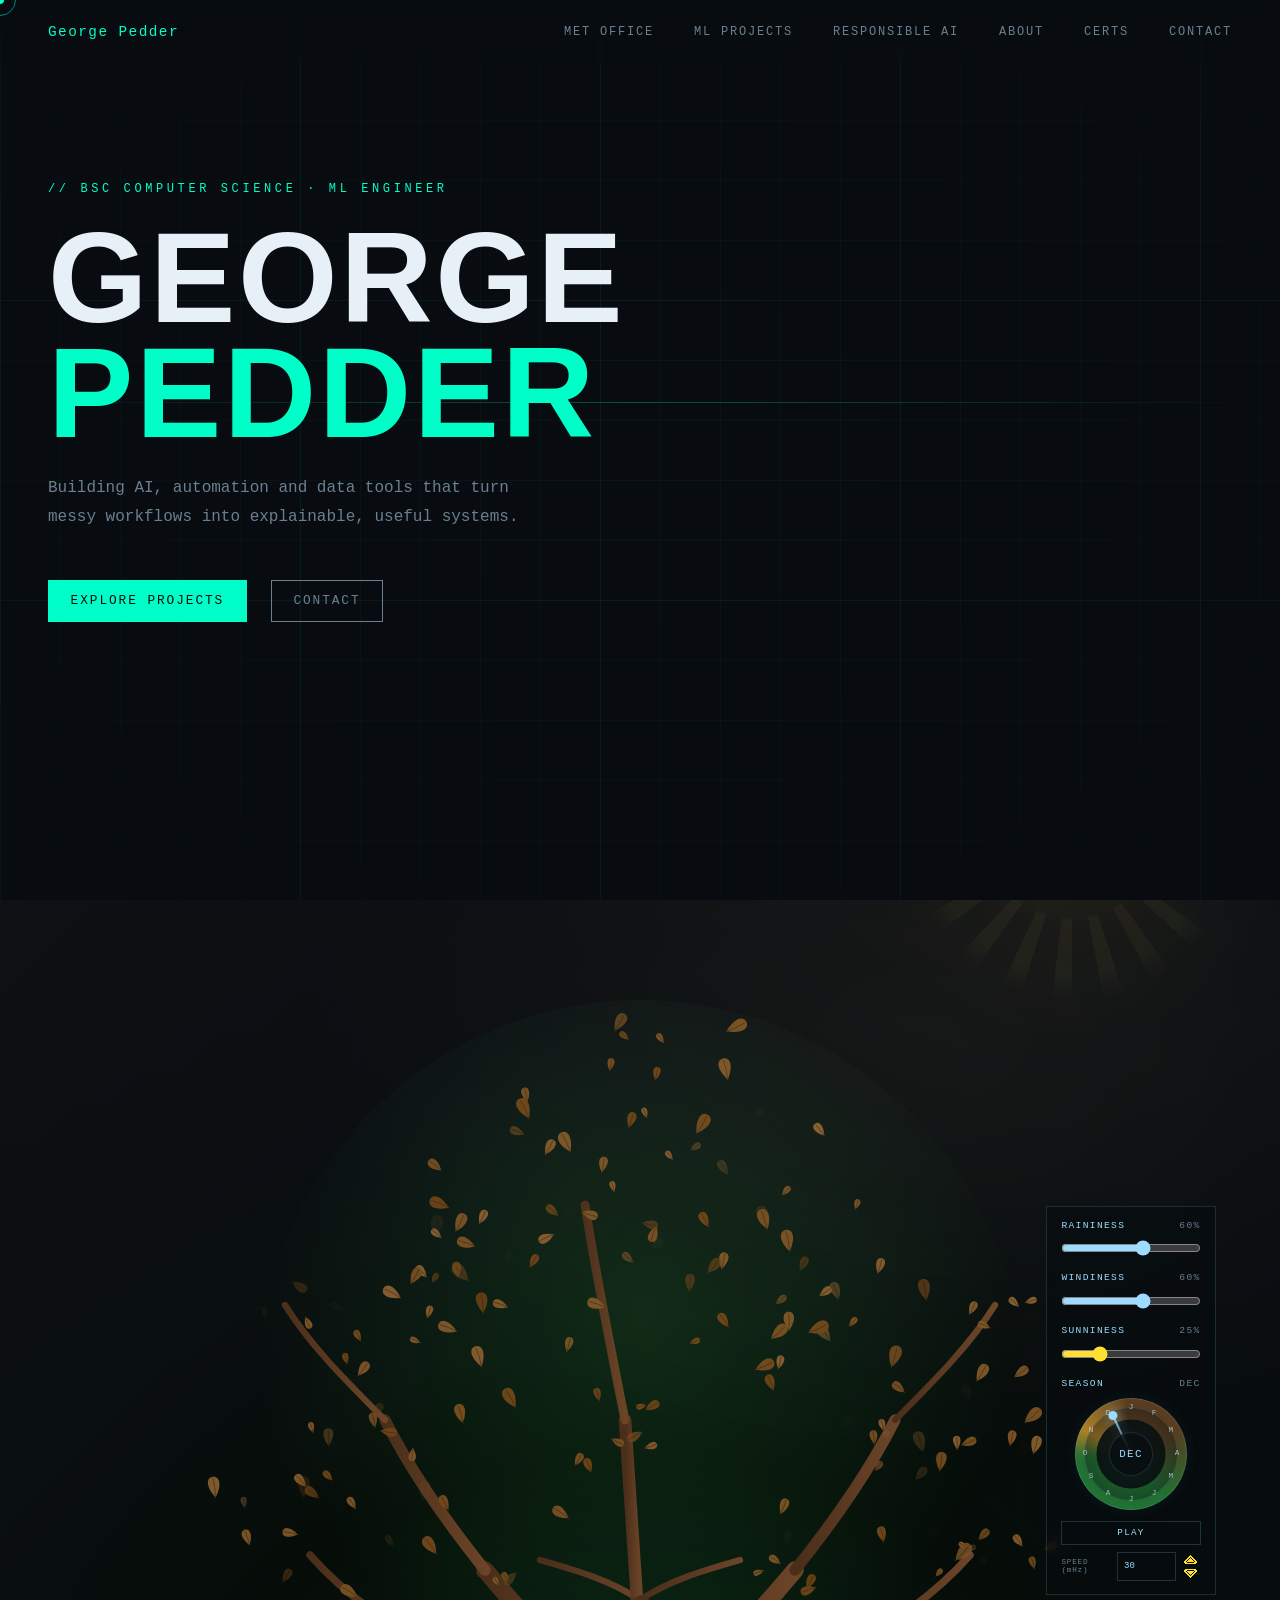
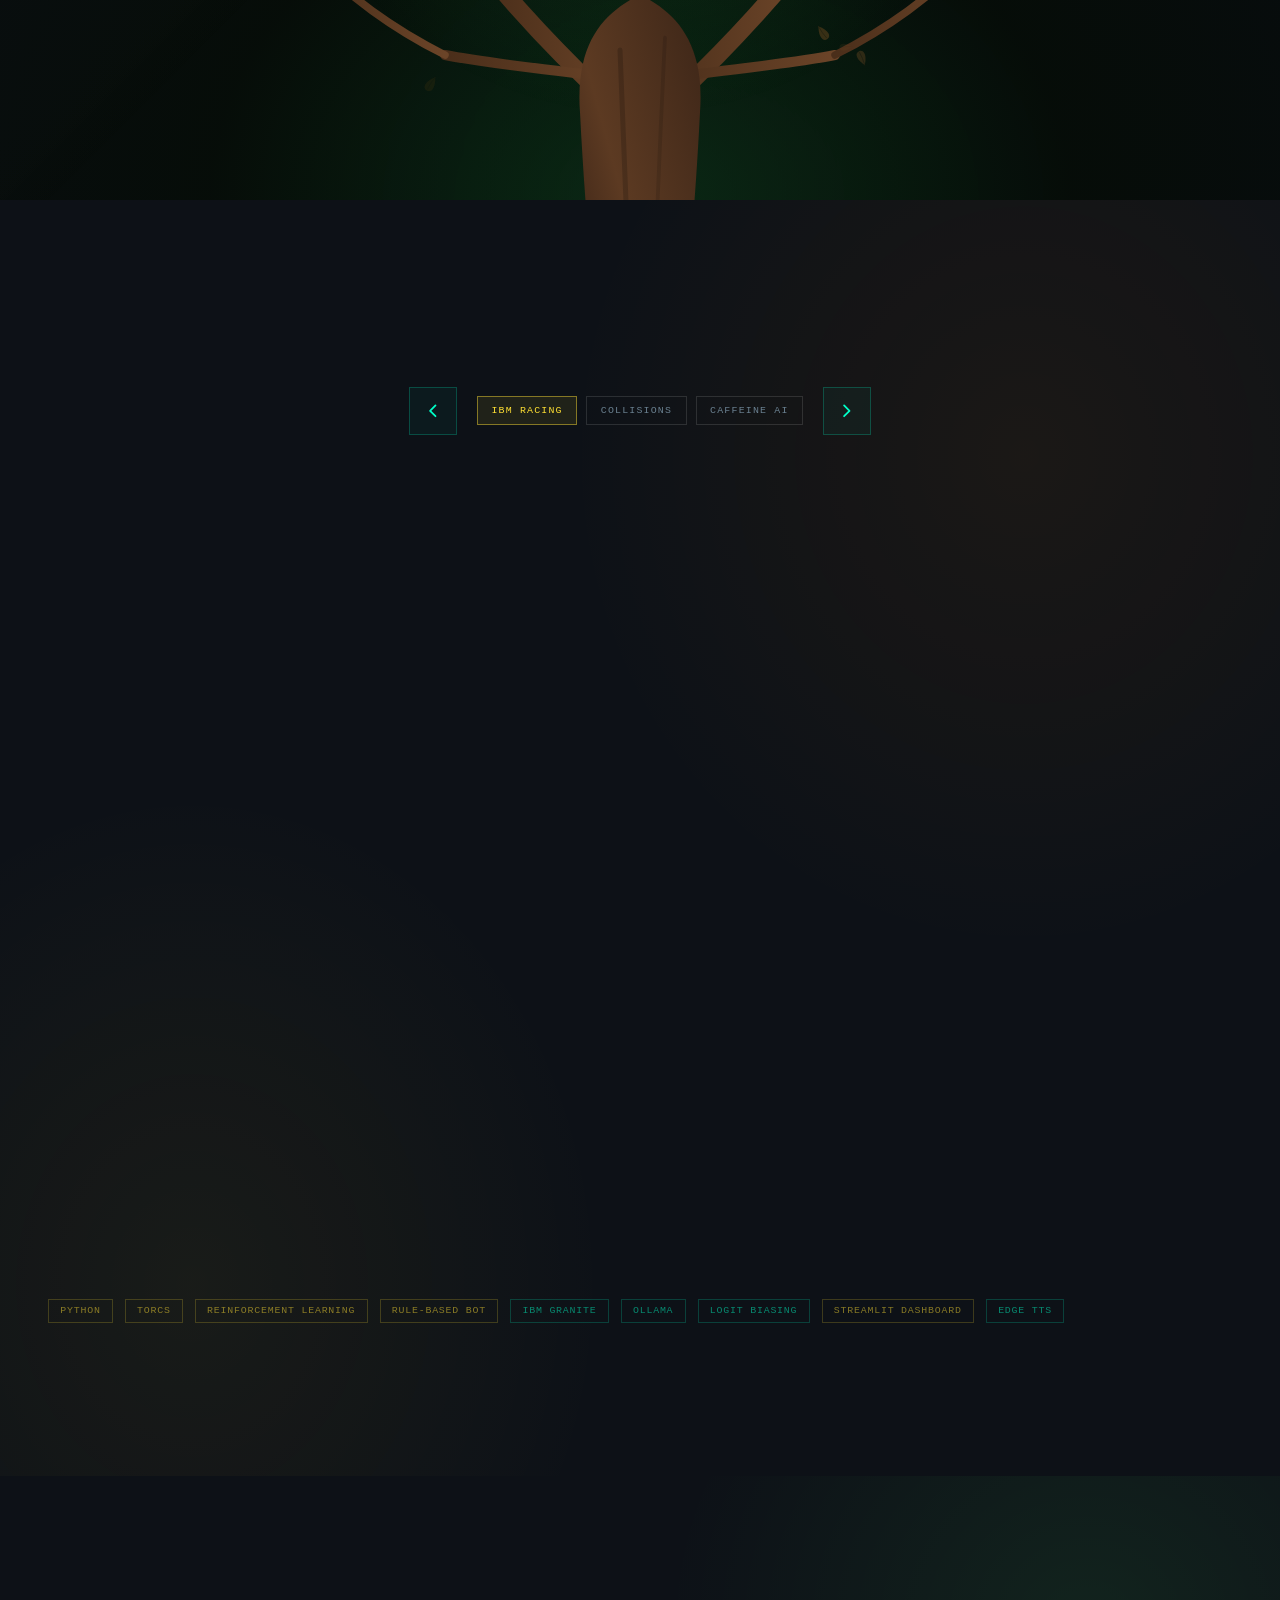
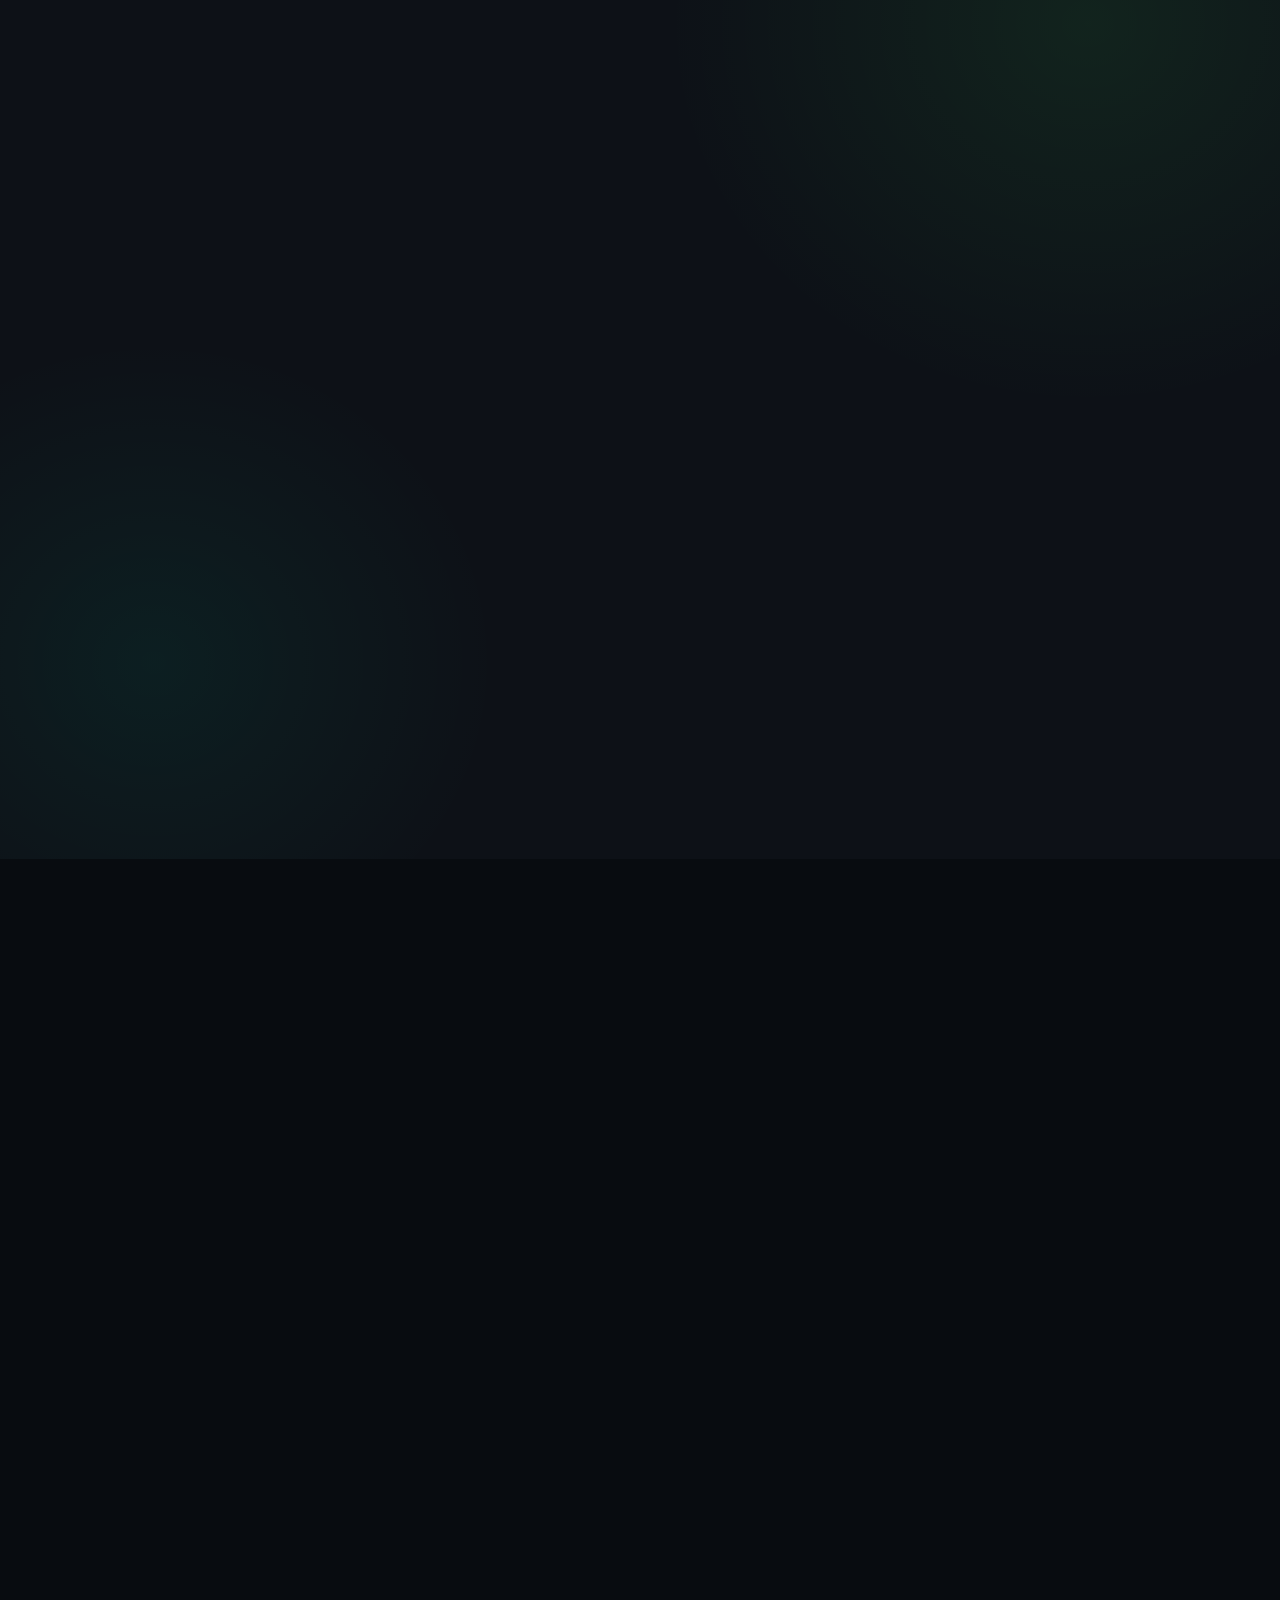
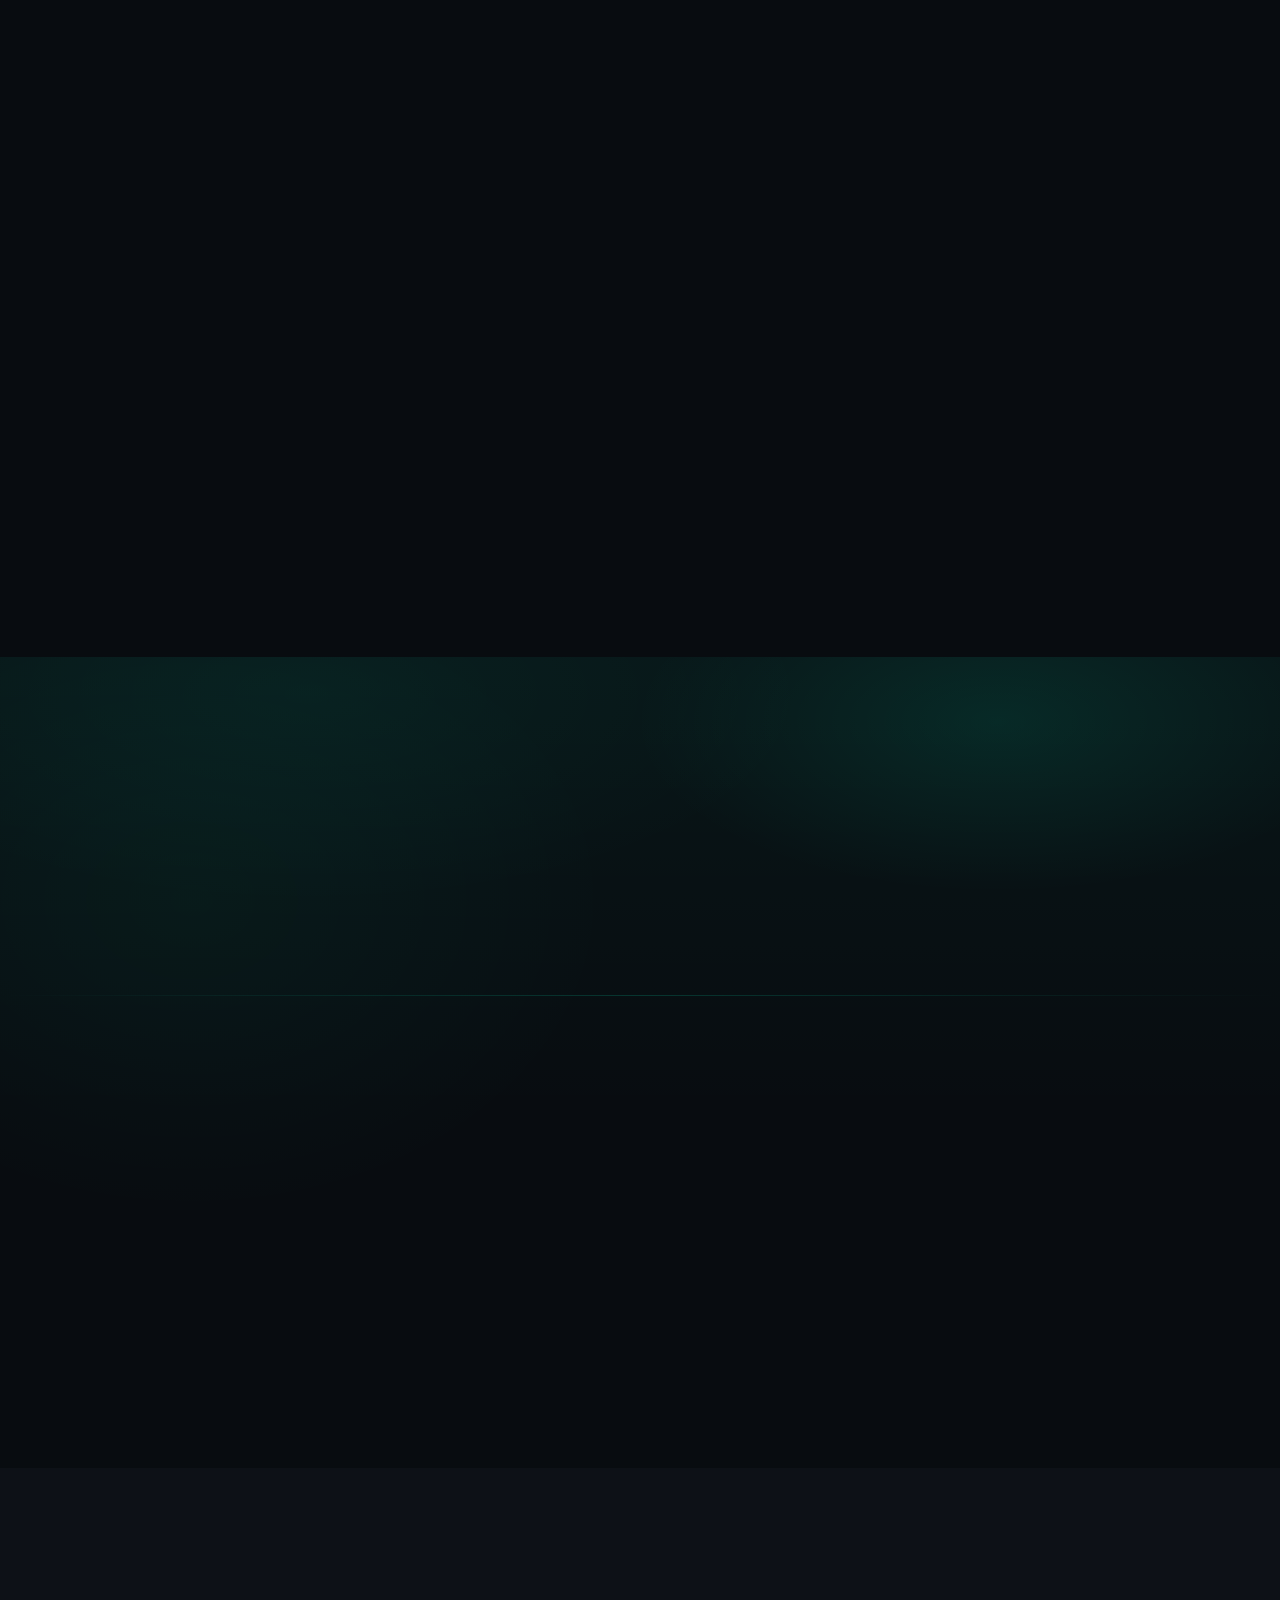
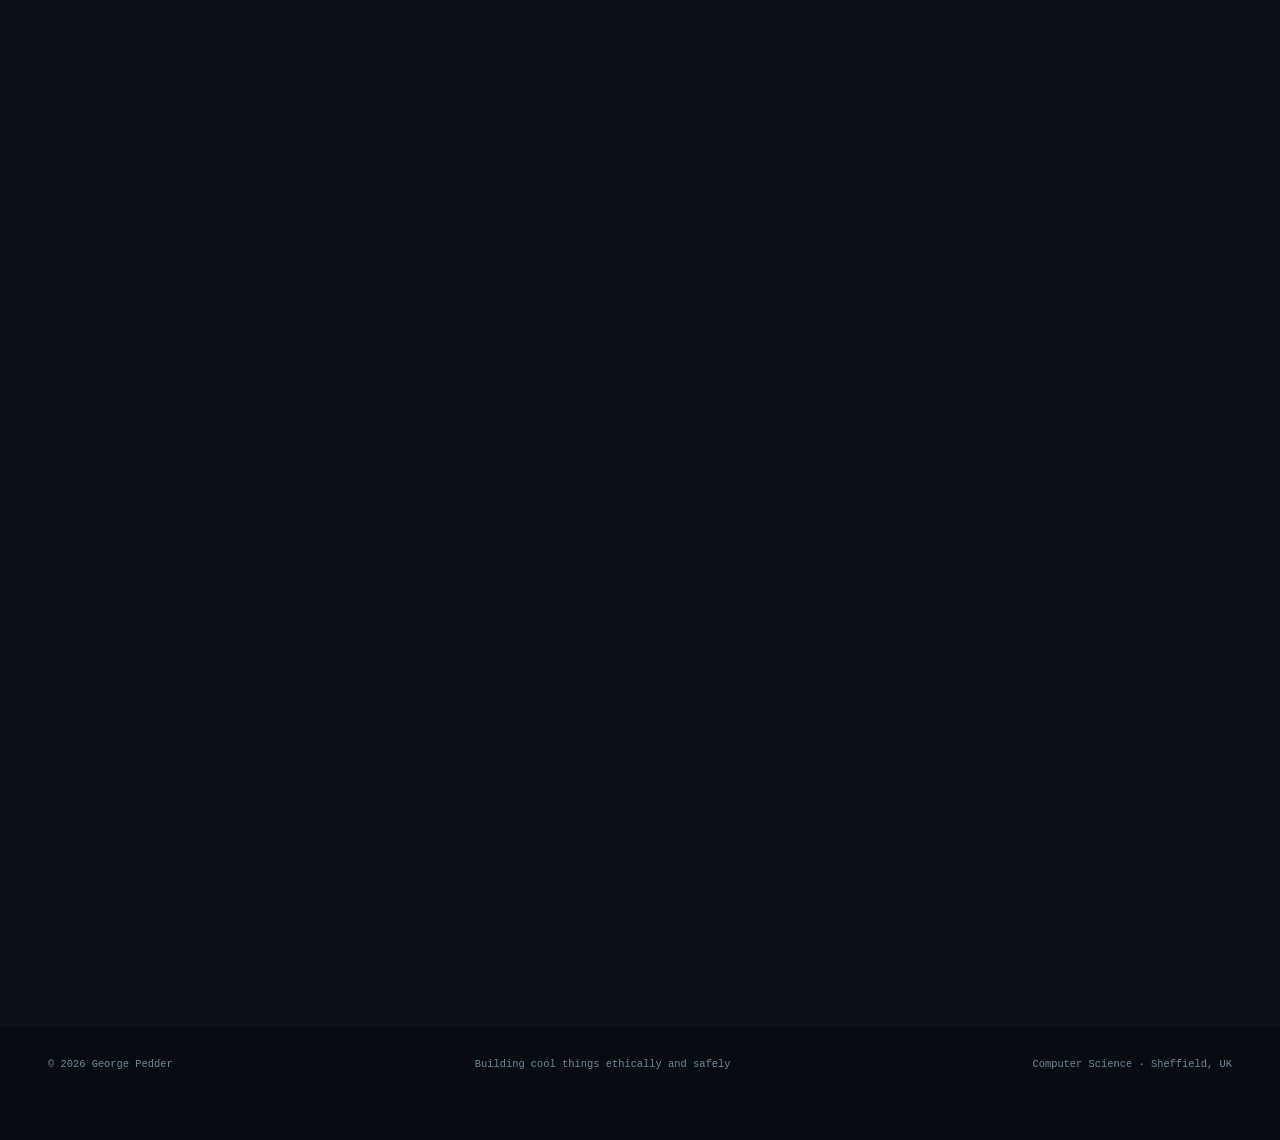
==== commit b0a2a5e8: "Change speed to mHz for unit clarity" ====
--- a/index.html
+++ b/index.html
@@ -275,7 +275,7 @@
       <div class="season-debug" aria-label="Season animation debug controls">
         <button class="season-debug-play" id="season-play" type="button">Play</button>
         <label class="season-debug-speed" for="season-speed">
-          <span>Year cycle (s)</span>
+          <span>Speed (<span class="mHz-lowercase">m</span>H<span class="mHz-lowercase--z">z</span>)</span>
           <div class="season-speed-field">
             <input id="season-speed" type="text" inputmode="numeric" maxlength="3" value="30">
             <div class="season-speed-steppers">
--- a/styles.css
+++ b/styles.css
@@ -39,6 +39,15 @@
   /* CUSTOM CURSOR - only on devices with a precise pointer (mouse / trackpad) */
   @media (pointer: fine) {
     body.custom-cursor-active { cursor: none; }
+    body.custom-cursor-active .tree-container,
+    body.custom-cursor-active #tree-svg,
+    body.custom-cursor-active #leaves-layer,
+    body.custom-cursor-active .leaf,
+    body.custom-cursor-active .leaf-hit-zone,
+    body.custom-cursor-active .tree-canopy-glow,
+    body.custom-cursor-active .tree-wind-group {
+      cursor: none !important;
+    }
     body:not(.custom-cursor-active) .cursor,
     body:not(.custom-cursor-active) .cursor-ring {
       display: none;
@@ -511,11 +520,12 @@
     right: clamp(1rem, 5vw, 5rem);
     top: 34%;
     width: 170px;
+    z-index: 5;
     pointer-events: none;
   }
   .rain-controls {
     position: relative;
-    z-index: 4;
+    z-index: 5;
     width: 100%;
     padding: 0.8rem 0.9rem;
     border: 1px solid rgba(120,220,255,0.16);
@@ -787,6 +797,10 @@
     letter-spacing: 0.1em;
     text-transform: uppercase;
   }
+  .season-debug-speed .mHz-lowercase,
+  .season-debug-speed .mHz-lowercase--z {
+    text-transform: lowercase !important;
+  }
   .season-speed-field {
     display: grid;
     grid-template-columns: 1fr auto;
@@ -905,7 +919,7 @@
     stroke-linecap: round;
   }
   .leaf {
-    cursor: pointer;
+    cursor: none;
     pointer-events: all;
     transition: opacity 0.38s ease;
   }
@@ -917,7 +931,7 @@
     pointer-events: none;
   }
   .leaf-hit-zone {
-    cursor: pointer;
+    cursor: none;
     fill: transparent;
     pointer-events: all;
   }
@@ -1966,13 +1980,23 @@
       width: clamp(110px, 34vw, 180px);
     }
 
-    .rain-controls {
+    .rain-controls-anchor {
       left: 50%;
       right: auto;
-      top: 41rem;
+      top: clamp(35rem, 68vh, 40rem);
+      transform: translateX(-50%);
+      width: min(170px, calc(100vw - 3rem));
+      z-index: 6;
+    }
+
+    .rain-controls {
+      left: auto;
+      right: auto;
+      top: 0;
       bottom: auto;
-      width: min(170px, calc(100vw - 3rem));
-      transform: translateX(-50%);
+      width: 100%;
+      z-index: 6;
+      transform: none;
     }
 
     .carousel-nav {
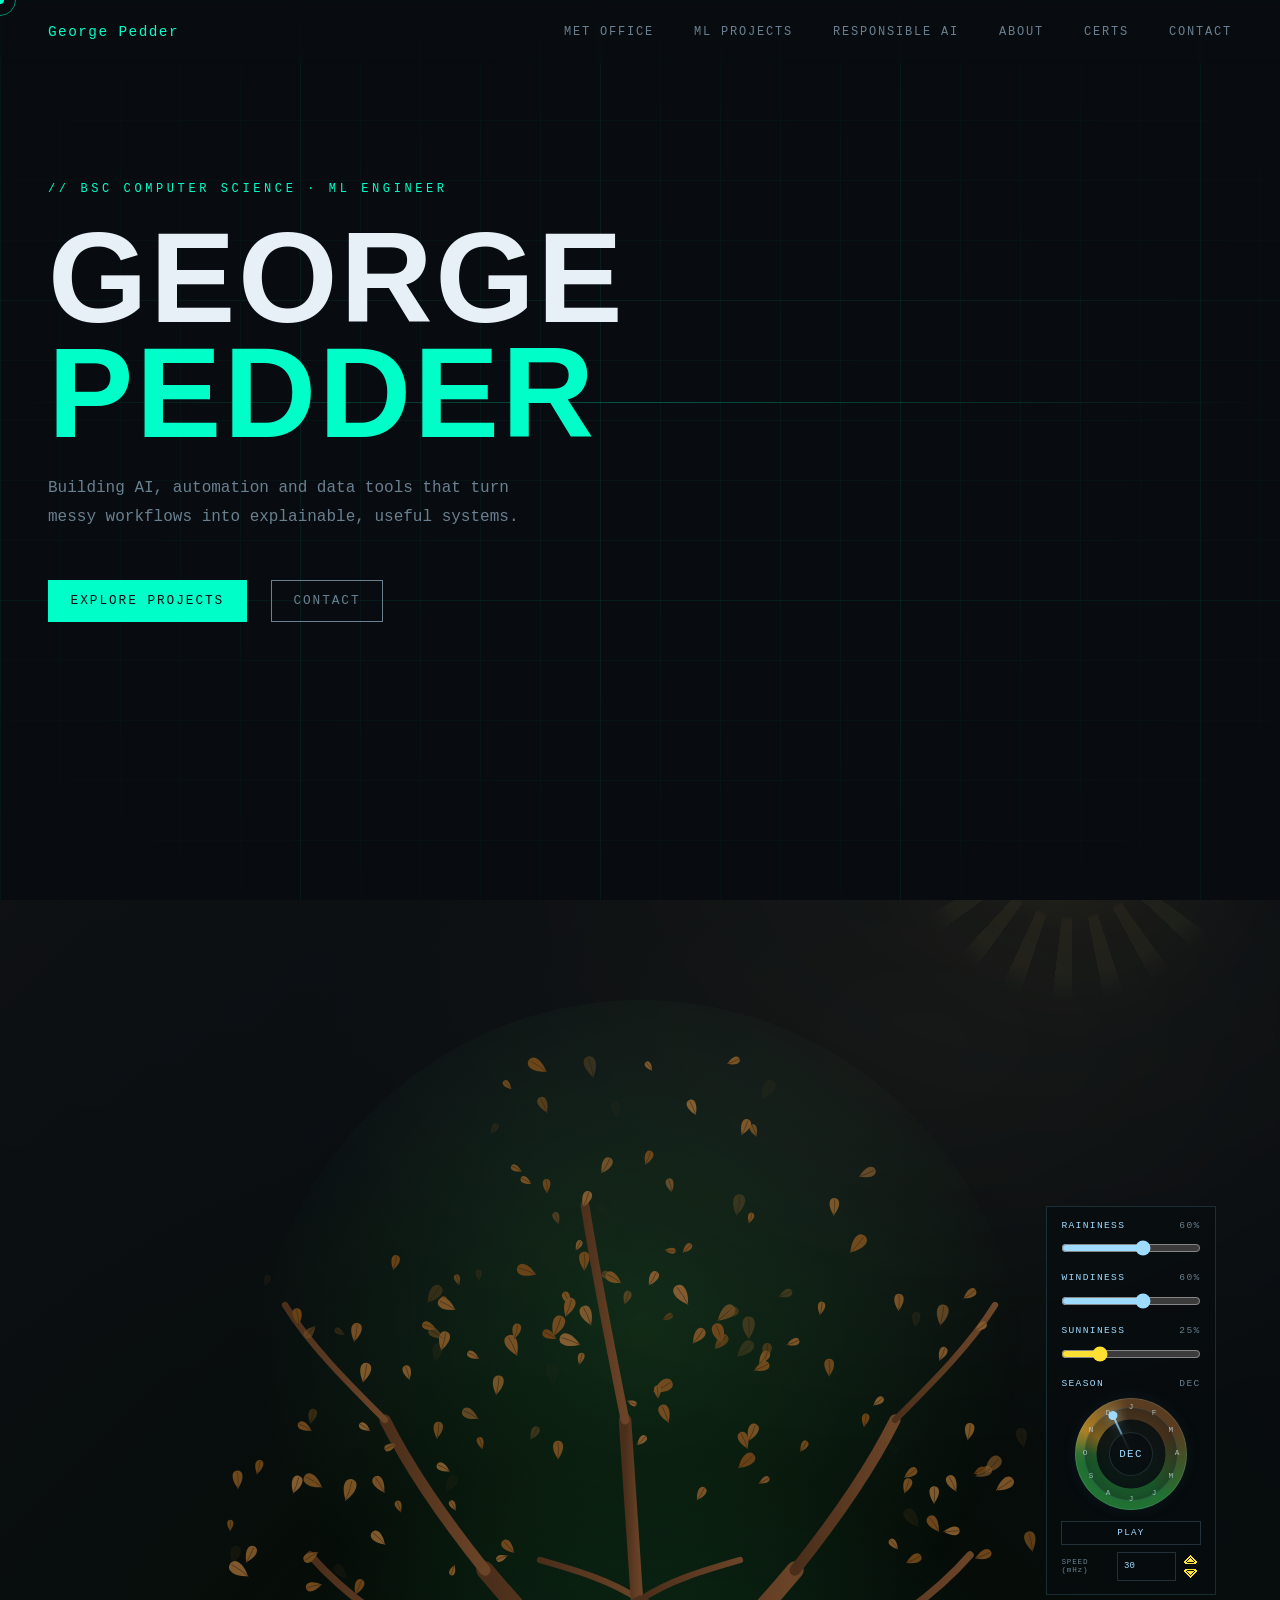
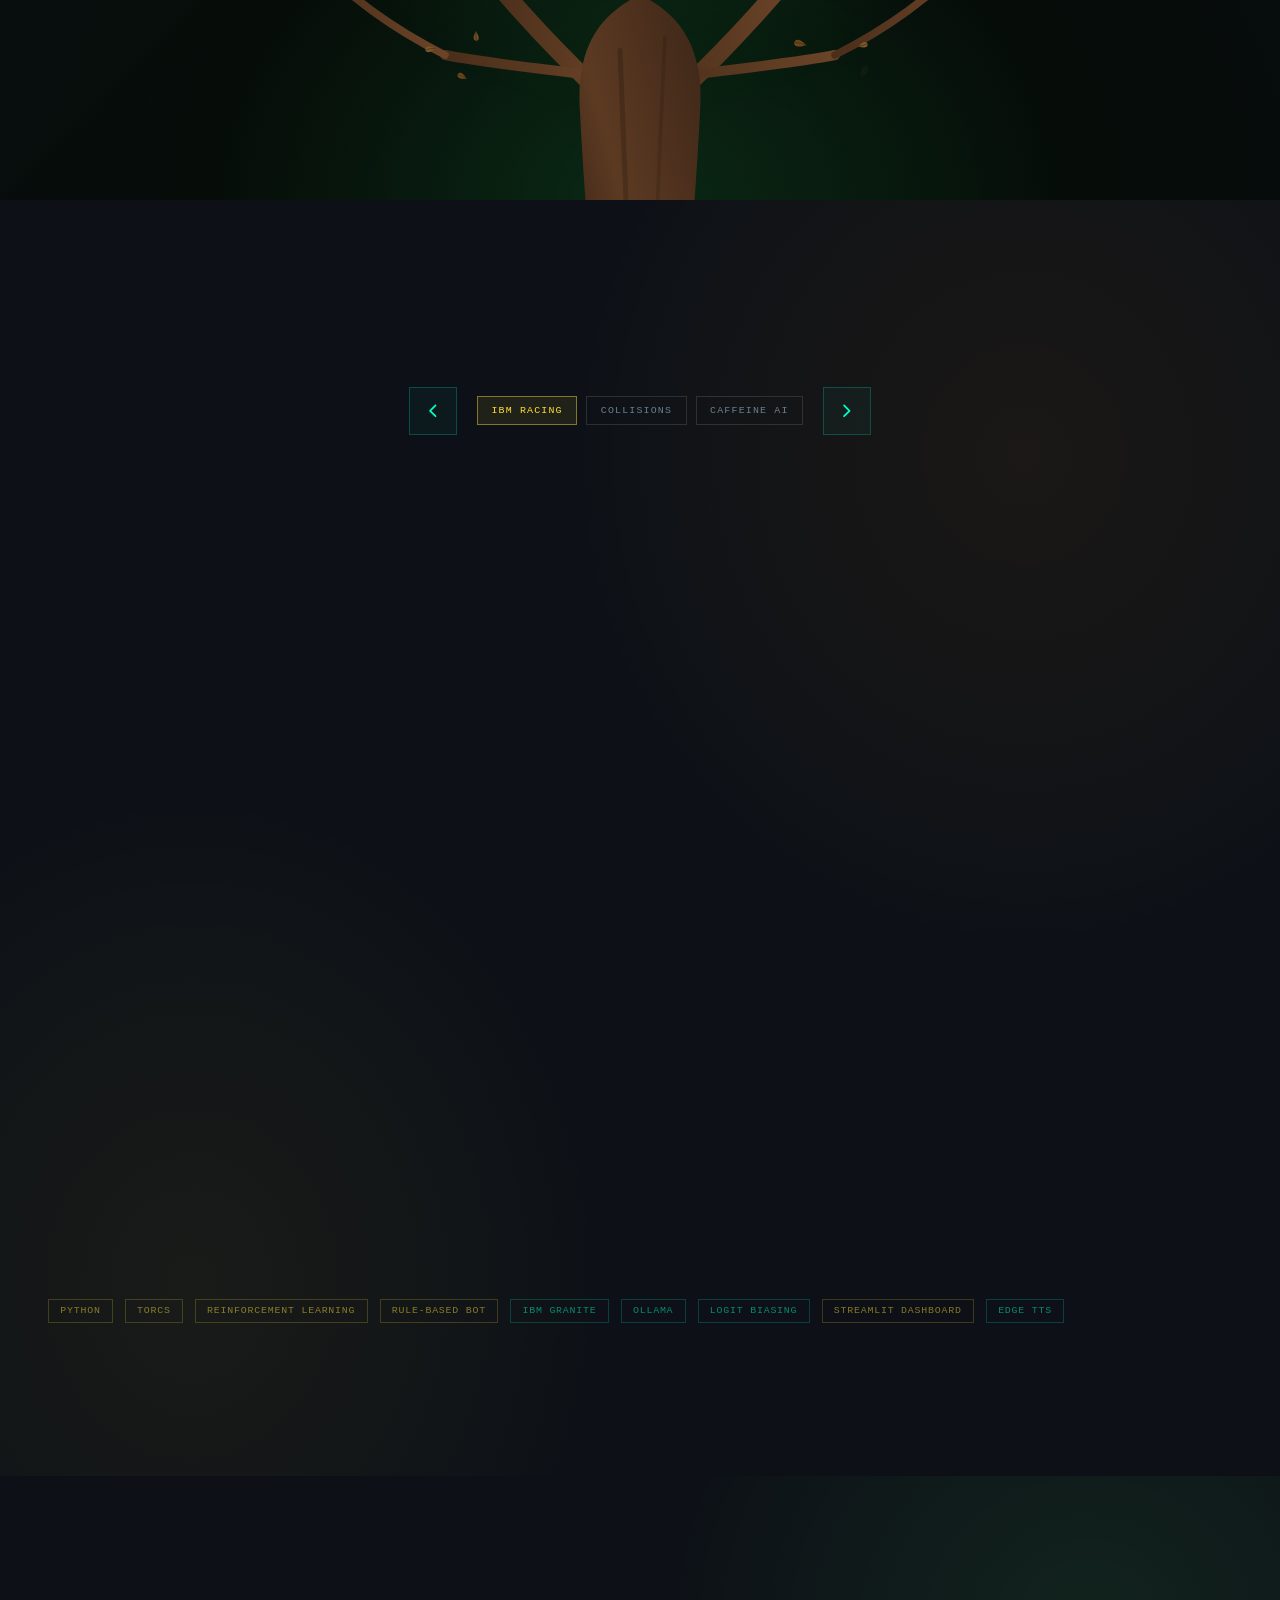
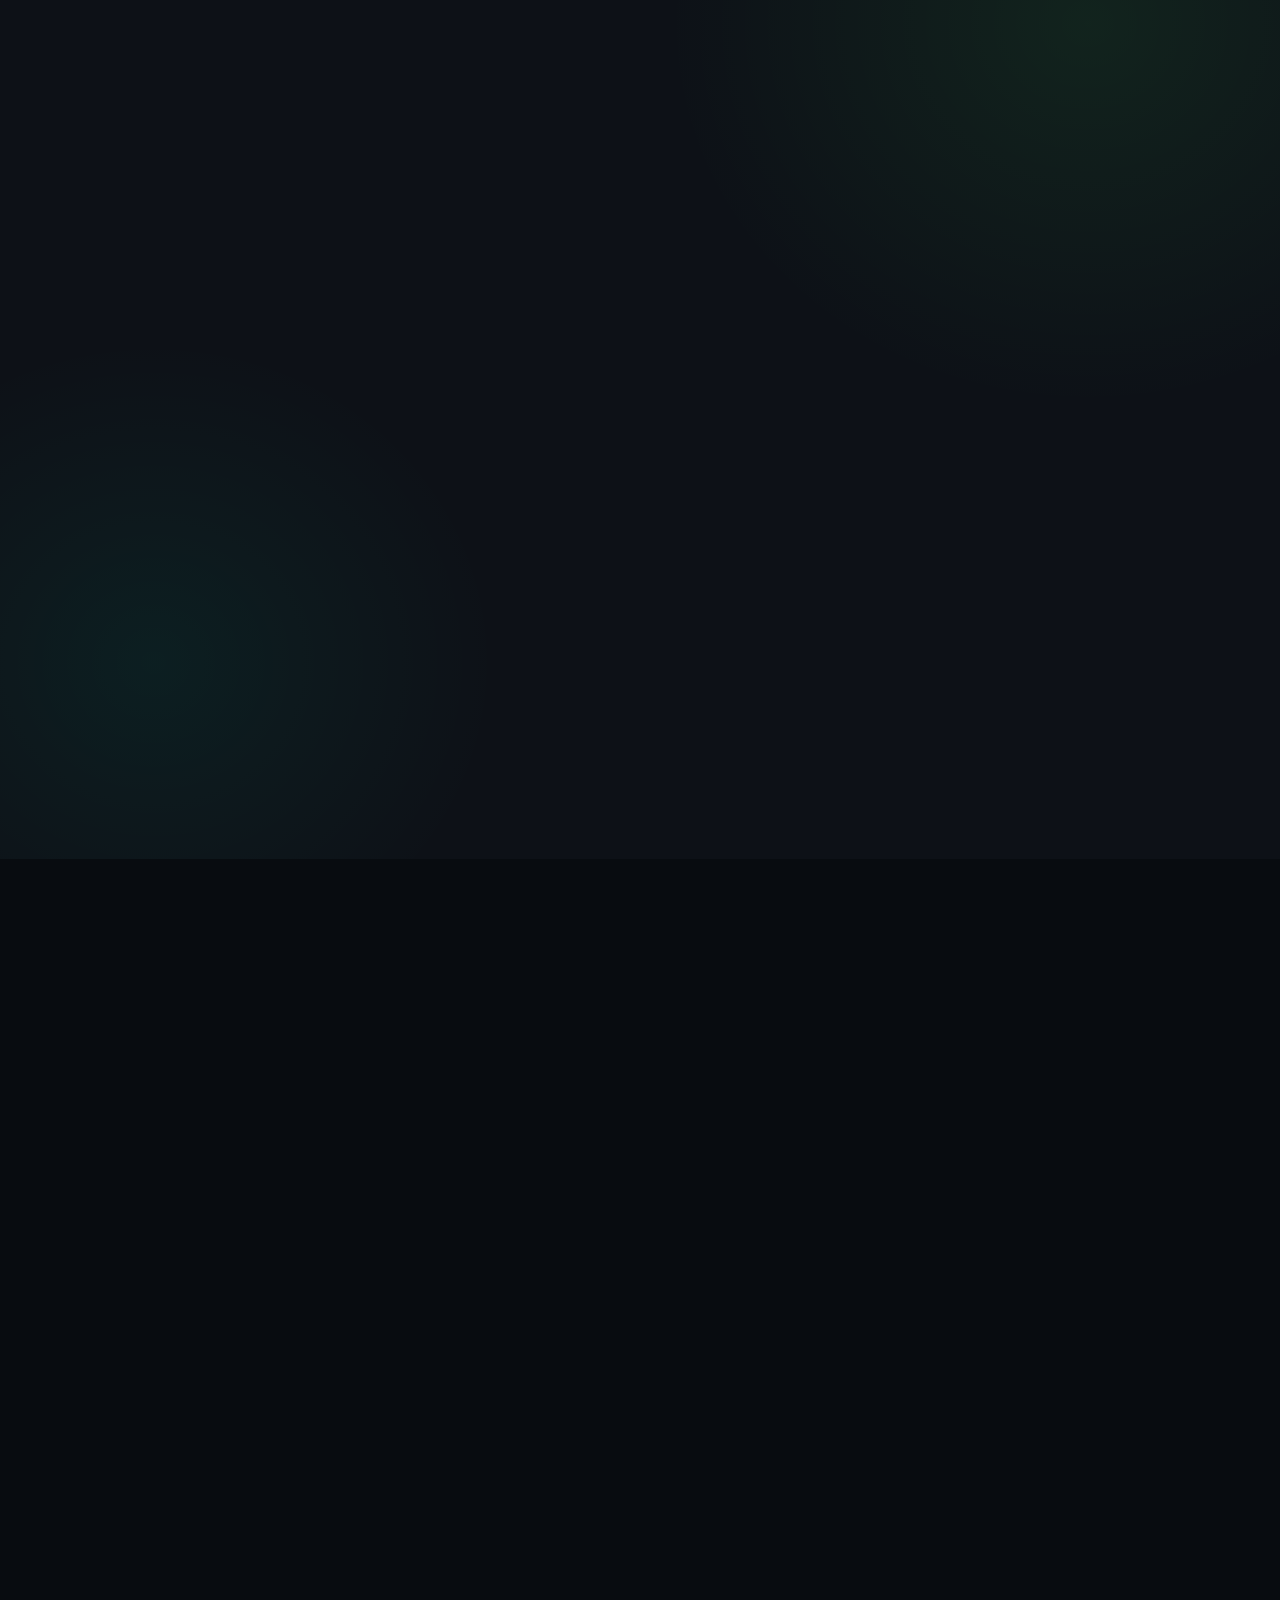
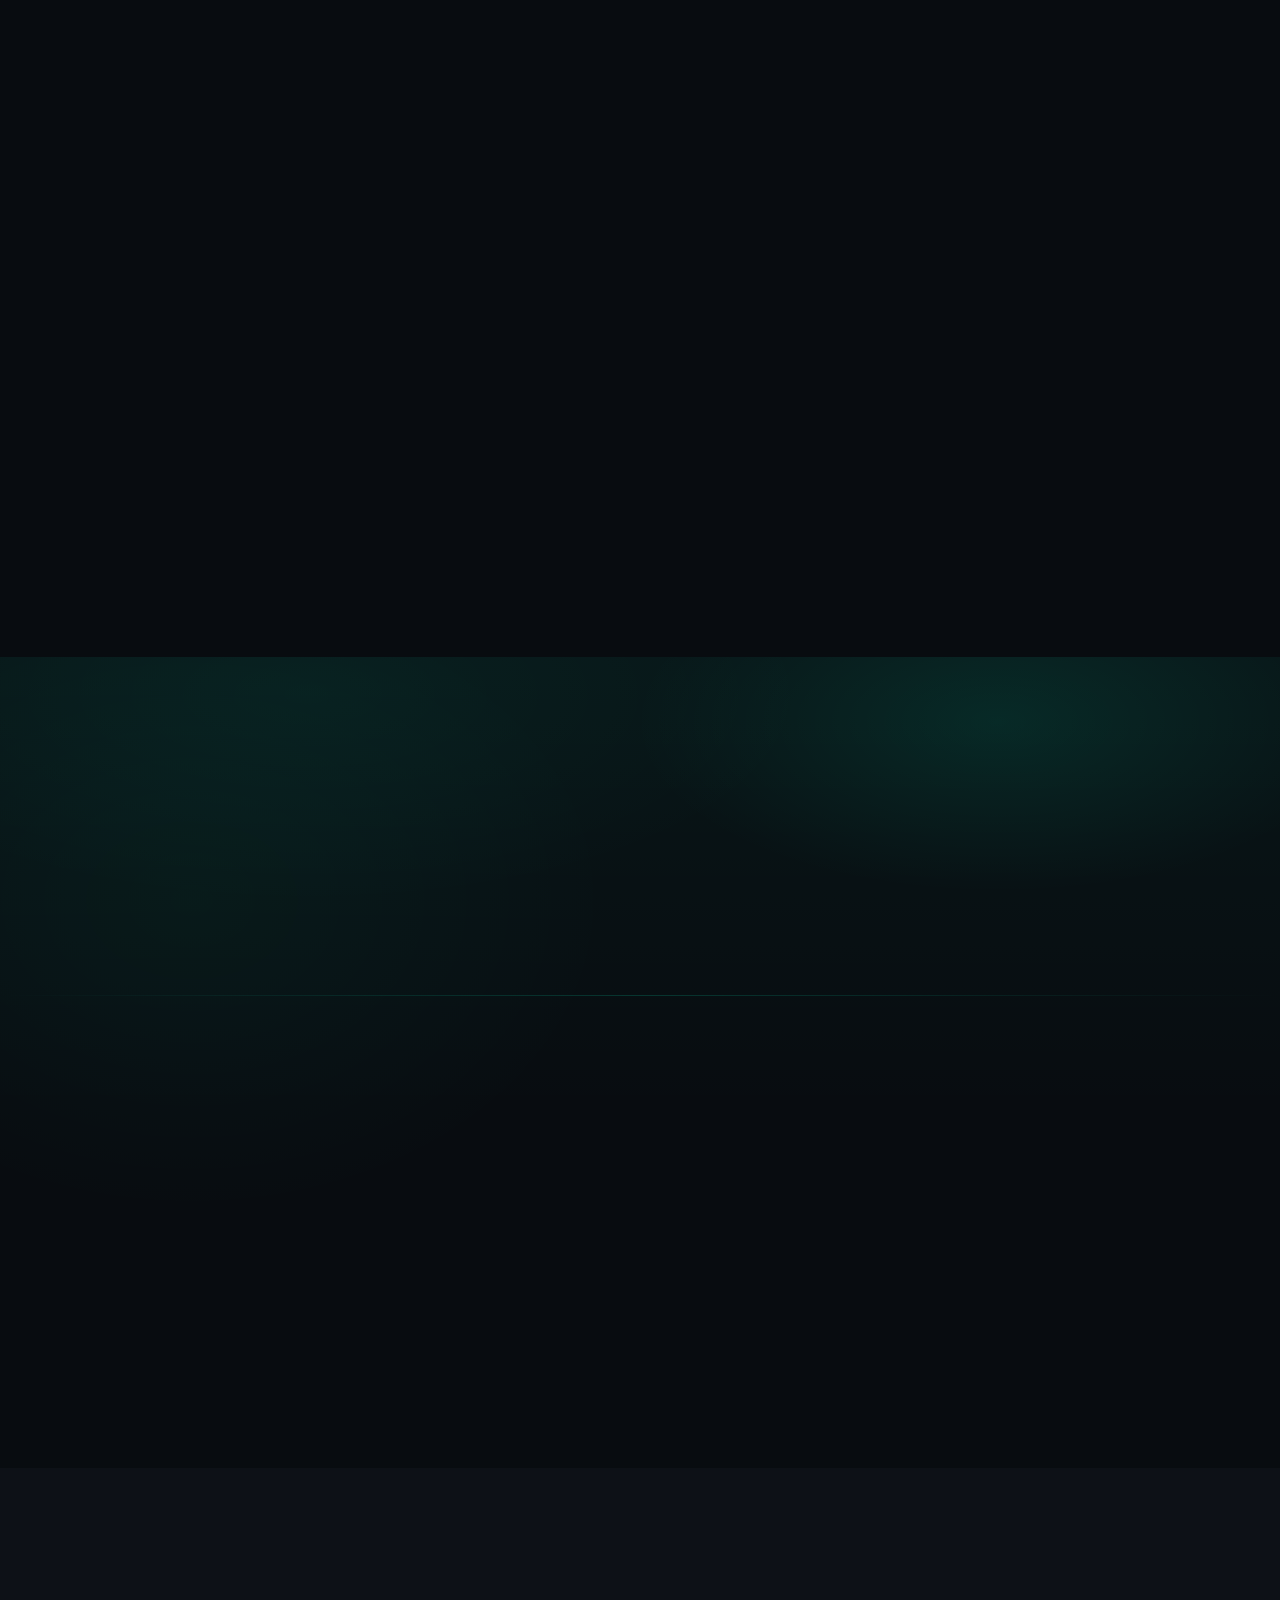
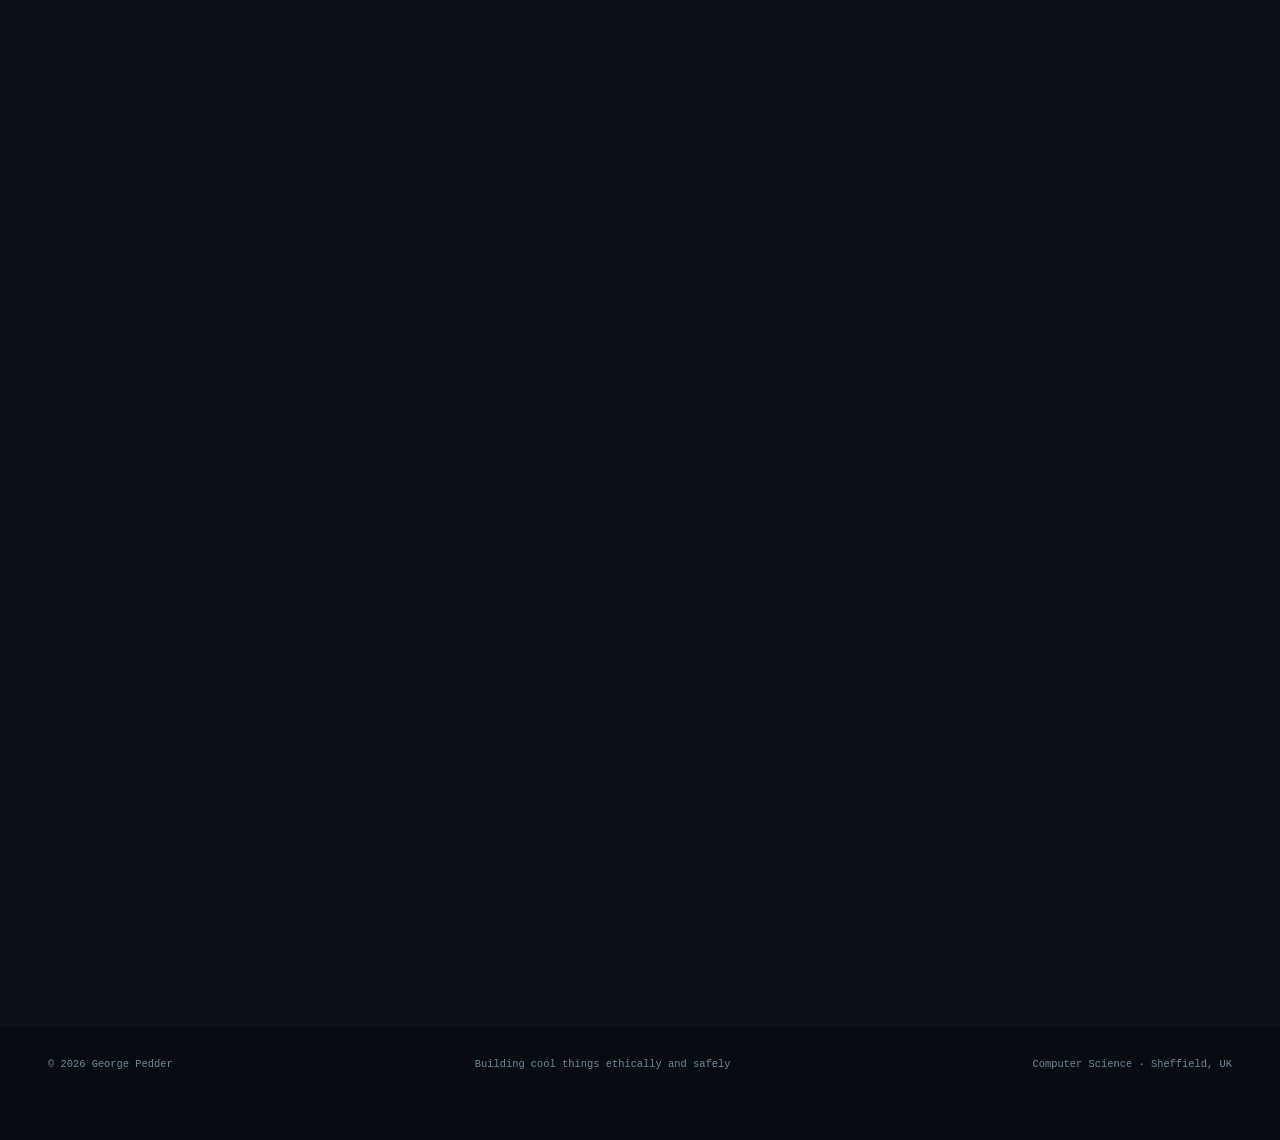
==== commit c56913f2: "Add demo link and clarify ownership" ====
--- a/index.html
+++ b/index.html
@@ -332,6 +332,7 @@
       <h4 class="section-title racing-subtitle">- TORCS Racing AI</h4>
      <div class="project-meta-links">
         <a class="project-meta-link" href="https://www.linkedin.com/posts/george-p-28a83b1a5_artificialintelligence-machinelearning-softwareengineering-share-7459568022010339328-P5xs" target="_blank" rel="noopener noreferrer">→ View Project Poster</a>
+        <a class ="project-meta-link" href="https://youtu.be/Lf0szwoM1x0?t=49s"target="_blank" rel="noopener noreferrer">→ Watch demo</a>
       </div>
       <div class="checkered"></div>
     </div>
@@ -339,7 +340,7 @@
     <div class="racing-desc">
     <ul>
       <li>Built an AI racing system in TORCS for an IBM client project, working directly with John McNamara, IBM Master Inventor</li>
-      <li>Developed a reinforcement learning driver and a rule-based race bot</li>
+      <li>Led the development of a SAC reinforcement learning driver and a rule-based race bot</li>
       <li>Integrated locally hosted LLM race commentary using IBM Granite and Ollama</li>
       <li>Achieved a lap time of 1:18, <strong>5 seconds faster than all other competitors</strong></li>
     </ul>
